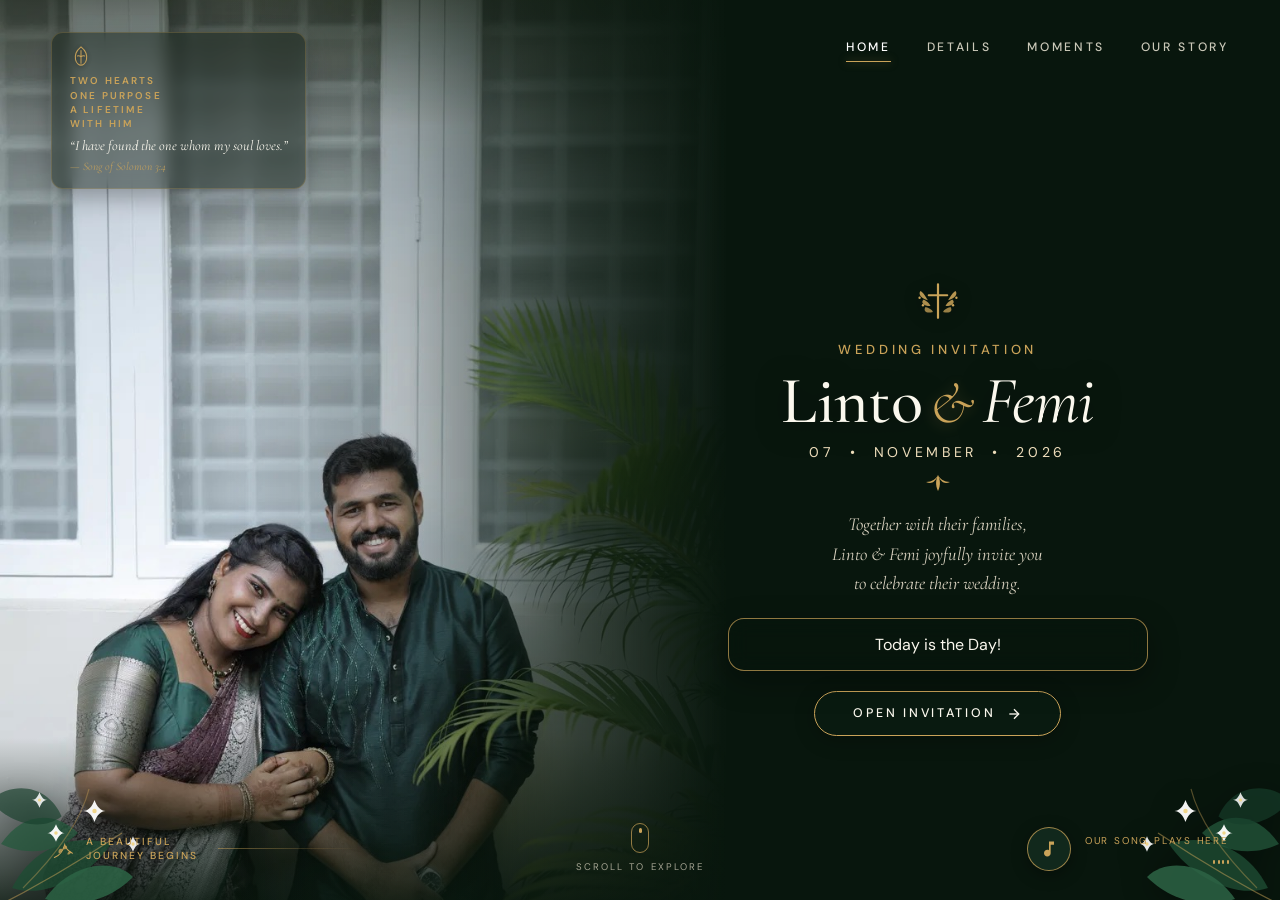
==== index.html @ 7516a6d4 "Show full Groom image without zoom/cropping, adjust Hero image framing with natural headroom" ====
<!DOCTYPE html>
<html lang="en">

<head>
  <meta charset="UTF-8" />
  <meta name="viewport" content="width=device-width, initial-scale=1.0" />
  <meta http-equiv="X-UA-Compatible" content="IE=edge" />

  <!-- SEO -->
  <title>Linto &amp; Femi | Wedding Invitation</title>
  <meta name="description"
    content="Join Linto George &amp; Femi Roy as they celebrate their wedding on 7 November 2026 at St. Mary's Church, Chittissery, Thrissur." />
  <meta name="theme-color" content="#173F2B" />

  <!-- Open Graph -->
  <meta property="og:title" content="Linto &amp; Femi | Wedding Invitation" />
  <meta property="og:description"
    content="Join Linto George &amp; Femi Roy as they celebrate their wedding on 7 November 2026." />
  <meta property="og:image" content="Images/Hero.jpeg" />
  <meta property="og:type" content="website" />

  <!-- Fonts (display=swap for performance) -->
  <link rel="preconnect" href="https://fonts.googleapis.com" />
  <link rel="preconnect" href="https://fonts.gstatic.com" crossorigin />
  <link rel="preload"
    href="https://fonts.googleapis.com/css2?family=Alex+Brush&family=Cormorant+Garamond:ital,wght@0,300;0,400;0,500;0,600;0,700;1,300;1,400;1,500;1,600&family=DM+Sans:wght@300;400;500;600&family=Great+Vibes&display=swap"
    as="style" onload="this.onload=null;this.rel='stylesheet'" />
  <noscript>
    <link rel="stylesheet"
      href="https://fonts.googleapis.com/css2?family=Alex+Brush&family=Cormorant+Garamond:ital,wght@0,300;0,400;0,500;0,600;0,700;1,300;1,400;1,500;1,600&family=DM+Sans:wght@300;400;500;600&family=Great+Vibes&display=swap" />
  </noscript>

  <!-- Styles -->
  <link rel="stylesheet" href="css/style.css" />
</head>

<body>

  <!-- ═══════════════════════════════════════════════════════
       FLOATING NAVIGATION
  ═══════════════════════════════════════════════════════ -->
  <nav id="floating-nav" class="floating-nav" aria-label="Page navigation">
    <a href="#hero" class="floating-nav__link" data-scroll>Home</a>
    <div class="floating-nav__divider" aria-hidden="true"></div>
    <a href="#couple" class="floating-nav__link" data-scroll>Bride &amp; Groom</a>
    <div class="floating-nav__divider" aria-hidden="true"></div>
    <a href="#ceremony" class="floating-nav__link" data-scroll>Ceremony</a>
    <div class="floating-nav__divider" aria-hidden="true"></div>
    <a href="#reception" class="floating-nav__link" data-scroll>Reception</a>
    <div class="floating-nav__divider" aria-hidden="true"></div>
    <a href="#gallery" class="floating-nav__link" data-scroll>Moments</a>
    <div class="floating-nav__divider" aria-hidden="true"></div>
    <a href="#celebration-hub" class="floating-nav__link" data-scroll>Cards &amp; Wishes</a>
    <div class="floating-nav__divider" aria-hidden="true"></div>
    <a href="#journey" class="floating-nav__link" data-scroll>Our Story</a>
  </nav>

  <!-- ═══════════════════════════════════════════════════════
       MUSIC BUTTON
  ═══════════════════════════════════════════════════════ -->
  <button id="music-btn" class="music-btn" aria-label="Play music" title="Toggle wedding music (M)">
    <!-- Play icon -->
    <svg class="music-btn__icon--play" xmlns="http://www.w3.org/2000/svg" viewBox="0 0 24 24" fill="currentColor"
      aria-hidden="true">
      <polygon points="5,3 19,12 5,21" />
    </svg>
    <!-- Pause icon -->
    <svg class="music-btn__icon--pause" xmlns="http://www.w3.org/2000/svg" viewBox="0 0 24 24" fill="currentColor"
      aria-hidden="true">
      <rect x="6" y="4" width="4" height="16"></rect>
      <rect x="14" y="4" width="4" height="16"></rect>
    </svg>
  </button>

  <!-- ═══════════════════════════════════════════════════════
       SECTION 1: HERO
  ═══════════════════════════════════════════════════════ -->
  <section id="hero" class="hero-section" aria-label="Hero — Linto &amp; Femi Wedding Invitation">

    <!-- Full-Bleed Photo Canvas & Natural Gradient Blend -->
    <div class="hero__photo-canvas" aria-hidden="true">
      <img src="Images/Hero.jpeg" alt="Linto &amp; Femi smiling together in green wedding attire"
        class="hero__photo-img" fetchpriority="high" decoding="async" />
      <div class="hero__photo-overlay"></div>

    </div>

    <!-- Top Header Bar -->
    <header class="hero__header">
      <!-- Left: Two Hearts & Song of Solomon Quote -->
      <div class="hero__header-left">
        <div class="hero__quote-crest">
          <svg class="hero__quote-leaf-svg" viewBox="0 0 24 24" fill="none" aria-hidden="true">
            <path d="M12 2C7 6 5 11 6 16C7 20 10 22 12 22C14 22 17 20 18 16C19 11 17 6 12 2Z" stroke="#caa359"
              stroke-width="1.2" />
            <path d="M12 6V20M8 12C10 11 12 13 12 13M16 12C14 11 12 13 12 13" stroke="#caa359" stroke-width="1.1"
              stroke-linecap="round" />
          </svg>
          <div class="hero__quote-content">
            <p class="hero__quote-eyebrow">TWO HEARTS<br />ONE PURPOSE<br />A LIFETIME<br />WITH HIM</p>
            <blockquote class="hero__quote-body">&ldquo;I have found the one whom my soul loves.&rdquo;</blockquote>
            <cite class="hero__quote-citation">&mdash; Song of Solomon 3:4</cite>
          </div>
        </div>
      </div>

      <!-- Right: Desktop Navigation Links -->
      <nav class="hero__desktop-nav" aria-label="Primary navigation">
        <a href="#hero" class="hero__nav-link hero__nav-link--active">HOME</a>
        <a href="#ceremony" class="hero__nav-link" data-scroll>DETAILS</a>
        <a href="#gallery" class="hero__nav-link" data-scroll>MOMENTS</a>
        <a href="#journey" class="hero__nav-link" data-scroll>OUR STORY</a>
      </nav>

      <!-- Right: Mobile Controls (Music + Hamburger) -->
      <div class="hero__mobile-controls">
        <button id="mobile-music-btn" class="hero__music-circle-btn" aria-label="Toggle wedding music"
          title="Toggle music">
          <svg class="hero__music-note-icon" viewBox="0 0 24 24" fill="currentColor">
            <path d="M12 3v10.55c-.59-.34-1.27-.55-2-.55-2.21 0-4 1.79-4 4s1.79 4 4 4 4-1.79 4-4V7h4V3h-6z" />
          </svg>
        </button>
        <button id="hero-menu-btn" class="hero__hamburger-btn" aria-label="Open mobile menu" aria-expanded="false">
          <span class="hero__hamburger-bar"></span>
          <span class="hero__hamburger-bar"></span>
          <span class="hero__hamburger-bar"></span>
        </button>
      </div>
    </header>

    <!-- Mobile Slide-In Navigation Drawer -->
    <div id="hero-mobile-drawer" class="hero__mobile-drawer" aria-hidden="true">
      <div class="hero__drawer-backdrop" id="hero-drawer-backdrop"></div>
      <div class="hero__drawer-panel">
        <button id="hero-drawer-close" class="hero__drawer-close" aria-label="Close menu">&times;</button>
        <div class="hero__drawer-header">
          <span class="hero__drawer-title">LINTO &amp; FEMI</span>
          <span class="hero__drawer-subtitle">07 &bull; NOVEMBER &bull; 2026</span>
        </div>
        <nav class="hero__drawer-nav">
          <a href="#hero" class="hero__drawer-link" data-drawer-link>HOME</a>
          <a href="#ceremony" class="hero__drawer-link" data-drawer-link>DETAILS</a>
          <a href="#gallery" class="hero__drawer-link" data-drawer-link>MOMENTS</a>
          <a href="#celebration-hub" class="hero__drawer-link" data-drawer-link>CARDS &amp; WISHES</a>
          <a href="#journey" class="hero__drawer-link" data-drawer-link>OUR STORY</a>
        </nav>
      </div>
    </div>

    <!-- "Better Together ♡" Script Badge (Mobile View over shoulder) -->
    <div class="hero__script-badge" aria-hidden="true">
      <span class="hero__script-line">Better</span>
      <span class="hero__script-line">Together</span>
      <span class="hero__script-heart">♡</span>
    </div>

    <!-- Main Invitation Content Area (Right on Desktop, Lower on Mobile) -->
    <div class="hero__content-wrap">
      <div class="hero__card">

        <!-- Golden Cross with Laurel Olive Sprigs Crest -->
        <div class="hero__crest" aria-hidden="true">
          <svg class="hero__crest-svg" viewBox="0 0 110 50" fill="none">
            <!-- Golden Latin Cross -->
            <path d="M55 4V44M44 17H66" stroke="#caa359" stroke-width="2.6" stroke-linecap="round" />
            <!-- Laurel Sprigs Left -->
            <path d="M43 23C35 21 31 16 34 12C38 14 40 19 43 23Z" fill="#caa359" opacity="0.9" />
            <path d="M46 30C37 30 34 25 38 22C42 24 45 27 46 30Z" fill="#caa359" opacity="0.85" />
            <path d="M49 37C41 39 37 36 40 31C44 32 48 34 49 37Z" fill="#caa359" opacity="0.75" />
            <circle cx="33" cy="20" r="1.4" fill="#caa359" />
            <circle cx="37" cy="29" r="1.4" fill="#caa359" />
            <!-- Laurel Sprigs Right -->
            <path d="M67 23C75 21 79 16 76 12C72 14 70 19 67 23Z" fill="#caa359" opacity="0.9" />
            <path d="M64 30C73 30 76 25 72 22C68 24 65 27 64 30Z" fill="#caa359" opacity="0.85" />
            <path d="M61 37C69 39 73 36 70 31C66 32 62 34 61 37Z" fill="#caa359" opacity="0.75" />
            <circle cx="77" cy="20" r="1.4" fill="#caa359" />
            <circle cx="73" cy="29" r="1.4" fill="#caa359" />
          </svg>
        </div>

        <!-- Eyebrow -->
        <p class="hero__eyebrow">WEDDING INVITATION</p>

        <!-- Couple Names: Upright "Linto", Italic "&", Italic "Femi" -->
        <h1 class="hero__names">
          <span class="hero__name--groom">Linto</span>
          <span class="hero__amp">&amp;</span>
          <span class="hero__name--bride">Femi</span>
        </h1>

        <!-- Date -->
        <p class="hero__date">07 &nbsp;&bull;&nbsp; NOVEMBER &nbsp;&bull;&nbsp; 2026</p>

        <!-- Botanical Leaf Flourish (Three Leaves from Reference) -->
        <div class="hero__flourish" aria-hidden="true">
          <svg width="26" height="16" viewBox="0 0 26 16" fill="none">
            <path d="M13 0C11 4 7 7 1 7C6 9 10 8 13 0Z" fill="#caa359" />
            <path d="M13 0C15 4 19 7 25 7C20 9 16 8 13 0Z" fill="#caa359" />
            <path d="M13 0C11 4 10 10 13 16C16 10 15 4 13 0Z" fill="#caa359" />
          </svg>
        </div>

        <!-- Invitation Tagline -->
        <p class="hero__tagline">
          Together with their families,<br />
          Linto &amp; Femi joyfully invite you<br />
          to celebrate their wedding.
        </p>

        <!-- Countdown Timer Pill Capsule -->
        <div class="hero__countdown-capsule" aria-label="Live wedding countdown timer">
          <div id="countdown-grid" class="hero__countdown-grid" aria-live="polite">
            <div class="hero__cd-col">
              <div id="cd-days-slot" class="hero__cd-slot">
                <span id="cd-days" class="hero__cd-val">48</span>
              </div>
              <span class="hero__cd-lbl">DAYS</span>
            </div>
            <span class="hero__cd-divider" aria-hidden="true"></span>
            <div class="hero__cd-col">
              <div id="cd-hours-slot" class="hero__cd-slot">
                <span id="cd-hours" class="hero__cd-val">02</span>
              </div>
              <span class="hero__cd-lbl">HOURS</span>
            </div>
            <span class="hero__cd-divider" aria-hidden="true"></span>
            <div class="hero__cd-col">
              <div id="cd-mins-slot" class="hero__cd-slot">
                <span id="cd-mins" class="hero__cd-val">19</span>
              </div>
              <span class="hero__cd-lbl">MINS</span>
            </div>
            <span class="hero__cd-divider" aria-hidden="true"></span>
            <div class="hero__cd-col">
              <div id="cd-secs-slot" class="hero__cd-slot">
                <span id="cd-secs" class="hero__cd-val">45</span>
              </div>
              <span class="hero__cd-lbl">SECS</span>
            </div>
          </div>
          <div id="countdown-complete" class="countdown__complete" style="display:none;">
            Today is the Day!
          </div>
        </div>

        <!-- Call-to-Action Button -->
        <div class="hero__actions">
          <a href="#invitation-intro" id="btn-open-invitation" class="hero__open-btn"
            aria-label="Open wedding invitation">
            <span>OPEN INVITATION</span>
            <svg class="hero__open-arrow" viewBox="0 0 24 24" fill="none" stroke="currentColor" stroke-width="2"
              aria-hidden="true">
              <line x1="5" y1="12" x2="19" y2="12"></line>
              <polyline points="12 5 19 12 12 19"></polyline>
            </svg>
          </a>
        </div>

        <!-- Mobile-Only Scroll Indicator directly below button -->
        <div class="hero__mobile-scroll">
          <div class="hero__scroll-lead" aria-hidden="true"></div>
          <a href="#invitation-intro" class="hero__scroll-indicator" aria-label="Scroll to explore">
            <div class="hero__scroll-pill">
              <div class="hero__scroll-dot"></div>
            </div>
            <span class="hero__scroll-label">SCROLL TO EXPLORE</span>
          </a>
        </div>

      </div>
    </div>

    <!-- Desktop Footer Controls -->
    <footer class="hero__footer">

      <!-- Bottom Left: Journey Begins Crest (Desktop) -->
      <div class="hero__footer-left">
        <div class="hero__journey-crest">
          <svg class="hero__journey-svg" viewBox="0 0 28 28" fill="none" aria-hidden="true">
            <path d="M4 24C10 22 14 16 16 9C17 13 21 17 25 19" stroke="#caa359" stroke-width="1.2"
              stroke-linecap="round" />
            <path d="M9 19C8 15 10 13 13 14C13 17 11 19 9 19Z" fill="#caa359" opacity="0.8" />
            <path d="M14 14C15 10 18 9 19 12C18 14 16 15 14 14Z" fill="#caa359" opacity="0.8" />
            <path d="M19 20C20 16 23 16 24 18C22 20 20 21 19 20Z" fill="#caa359" opacity="0.8" />
          </svg>
          <div class="hero__journey-text">
            <span>A BEAUTIFUL</span>
            <span>JOURNEY BEGINS</span>
          </div>
        </div>
        <div class="hero__journey-rule" aria-hidden="true"></div>
      </div>

      <!-- Bottom Center: Scroll to Explore Capsule (Desktop) -->
      <div class="hero__footer-center">
        <a href="#invitation-intro" id="hero-scroll-btn" class="hero__scroll-indicator"
          aria-label="Scroll to explore invitation">
          <div class="hero__scroll-pill">
            <div class="hero__scroll-dot"></div>
          </div>
          <span class="hero__scroll-label">SCROLL TO EXPLORE</span>
        </a>
      </div>

      <!-- Bottom Right: Music Control & Waveform (Desktop) -->
      <div class="hero__footer-right">
        <button id="desktop-music-btn" class="hero__music-circle-btn" aria-label="Toggle wedding music"
          title="Toggle music">
          <svg class="hero__music-note-icon" viewBox="0 0 24 24" fill="currentColor">
            <path d="M12 3v10.55c-.59-.34-1.27-.55-2-.55-2.21 0-4 1.79-4 4s1.79 4 4 4 4-1.79 4-4V7h4V3h-6z" />
          </svg>
        </button>
        <div class="hero__music-details">
          <span class="hero__music-caption">OUR SONG PLAYS HERE</span>
          <div class="hero__music-bars" aria-hidden="true">
            <span></span><span></span><span></span><span></span>
          </div>
        </div>
      </div>

    </footer>

    <!-- Jasmine Blossom & Botanical Corner Flourishes (Mobile & Desktop) -->
    <div class="hero__botanical-corners" aria-hidden="true">
      <!-- Left Blossom Cluster -->
      <svg class="hero__blossom hero__blossom--left" viewBox="0 0 200 200" fill="none">
        <!-- Foliage leaves -->
        <path d="M20 180C40 140 80 130 110 140C90 170 50 190 20 180Z" fill="#1e4d34" opacity="0.8" />
        <path d="M50 190C70 160 110 150 130 170C110 190 80 200 50 190Z" fill="#2d6446" opacity="0.85" />
        <path d="M10 140C30 110 60 110 80 130C60 150 30 150 10 140Z" fill="#24583d" opacity="0.75" />
        <path d="M0 100C25 80 55 90 65 115C45 130 15 120 0 100Z" fill="#173f2b" opacity="0.65" />
        <!-- Stems -->
        <path d="M0 200Q60 170 120 130" stroke="#caa359" stroke-width="1.2" opacity="0.5" />
        <path d="M30 180Q80 130 90 90" stroke="#caa359" stroke-width="1" opacity="0.4" />
        <!-- Star Jasmine Blossoms -->
        <g transform="translate(60, 130)">
          <path d="M0 -8C2 -3 5 0 8 0C5 0 2 3 0 8C-2 3 -5 0 -8 0C-5 0 -2 -3 0 -8Z" fill="#ffffff" opacity="0.95" />
          <circle cx="0" cy="0" r="1.6" fill="#f0d58a" />
        </g>
        <g transform="translate(95, 110)">
          <path d="M0 -10C2 -4 6 0 10 0C6 0 2 4 0 10C-2 4 -6 0 -10 0C-6 0 -2 -4 0 -10Z" fill="#ffffff" opacity="0.95" />
          <circle cx="0" cy="0" r="2" fill="#f0d58a" />
        </g>
        <g transform="translate(130, 140)">
          <path d="M0 -7C2 -2 4 0 7 0C4 0 2 2 0 7C-2 2 -4 0 -7 0C-4 0 -2 -2 0 -7Z" fill="#ffffff" opacity="0.9" />
          <circle cx="0" cy="0" r="1.5" fill="#f0d58a" />
        </g>
        <g transform="translate(45, 100)">
          <path d="M0 -7C2 -2 4 0 7 0C4 0 2 2 0 7C-2 2 -4 0 -7 0C-4 0 -2 -2 0 -7Z" fill="#ffffff" opacity="0.85" />
          <circle cx="0" cy="0" r="1.4" fill="#f0d58a" />
        </g>
      </svg>

      <!-- Right Blossom Cluster -->
      <svg class="hero__blossom hero__blossom--right" viewBox="0 0 200 200" fill="none">
        <!-- Foliage leaves -->
        <path d="M180 180C160 140 120 130 90 140C110 170 150 190 180 180Z" fill="#1e4d34" opacity="0.8" />
        <path d="M150 190C130 160 90 150 70 170C90 190 120 200 150 190Z" fill="#2d6446" opacity="0.85" />
        <path d="M190 140C170 110 140 110 120 130C140 150 170 150 190 140Z" fill="#24583d" opacity="0.75" />
        <path d="M200 100C175 80 145 90 135 115C155 130 185 120 200 100Z" fill="#173f2b" opacity="0.65" />
        <!-- Stems -->
        <path d="M200 200Q140 170 80 130" stroke="#caa359" stroke-width="1.2" opacity="0.5" />
        <path d="M170 180Q120 130 110 90" stroke="#caa359" stroke-width="1" opacity="0.4" />
        <!-- Star Jasmine Blossoms -->
        <g transform="translate(140, 130)">
          <path d="M0 -8C2 -3 5 0 8 0C5 0 2 3 0 8C-2 3 -5 0 -8 0C-5 0 -2 -3 0 -8Z" fill="#ffffff" opacity="0.95" />
          <circle cx="0" cy="0" r="1.6" fill="#f0d58a" />
        </g>
        <g transform="translate(105, 110)">
          <path d="M0 -10C2 -4 6 0 10 0C6 0 2 4 0 10C-2 4 -6 0 -10 0C-6 0 -2 -4 0 -10Z" fill="#ffffff" opacity="0.95" />
          <circle cx="0" cy="0" r="2" fill="#f0d58a" />
        </g>
        <g transform="translate(70, 140)">
          <path d="M0 -7C2 -2 4 0 7 0C4 0 2 2 0 7C-2 2 -4 0 -7 0C-4 0 -2 -2 0 -7Z" fill="#ffffff" opacity="0.9" />
          <circle cx="0" cy="0" r="1.5" fill="#f0d58a" />
        </g>
        <g transform="translate(155, 100)">
          <path d="M0 -7C2 -2 4 0 7 0C4 0 2 2 0 7C-2 2 -4 0 -7 0C-4 0 -2 -2 0 -7Z" fill="#ffffff" opacity="0.85" />
          <circle cx="0" cy="0" r="1.4" fill="#f0d58a" />
        </g>
      </svg>
    </div>

  </section>

  <!-- ═══════════════════════════════════════════════════════
       INVITATION CONTENT
  ═══════════════════════════════════════════════════════ -->
  <div id="invitation-content">

    <!-- ─── SECTION 2: WITH JOYFUL HEARTS ────────────────────── -->
    <section id="invitation-intro" class="joyful-hearts-section" aria-label="Invitation introduction">
      <!-- Crisp Vector Botanical Corner Branches -->
      <div class="joyful__bg-decorations" aria-hidden="true">
        <img src="Images/botanical-corner-branch.svg" alt="" class="joyful__bg-leaf joyful__bg-leaf--tl" />
        <img src="Images/botanical-corner-branch.svg" alt="" class="joyful__bg-leaf joyful__bg-leaf--tr" />
        <img src="Images/botanical-corner-branch.svg" alt="" class="joyful__bg-leaf joyful__bg-leaf--bl" />
        <img src="Images/botanical-corner-branch.svg" alt="" class="joyful__bg-leaf joyful__bg-leaf--br" />
      </div>

      <div class="container--narrow joyful-hearts__inner">

        <!-- Golden Floral Cross Vector Crest -->
        <div class="joyful__crest-wrap reveal" aria-hidden="true">
          <img src="Images/joyful-cross-crest.svg" alt="Golden wedding cross with eucalyptus foliage"
            class="joyful__crest-img" />
        </div>

        <!-- Section Eyebrow -->
        <p class="joyful__eyebrow reveal">WITH JOYFUL HEARTS</p>

        <!-- Golden Heart Line Divider -->
        <div class="joyful__heart-divider reveal" aria-hidden="true">
          <span class="joyful__divider-line"></span>
          <svg class="joyful__heart-icon" viewBox="0 0 24 24" fill="url(#heartGoldGrad)">
            <defs>
              <linearGradient id="heartGoldGrad" x1="0%" y1="0%" x2="100%" y2="100%">
                <stop offset="0%" stop-color="#caa359" />
                <stop offset="100%" stop-color="#9e7938" />
              </linearGradient>
            </defs>
            <path
              d="M12 21.35l-1.45-1.32C5.4 15.36 2 12.28 2 8.5 2 5.42 4.42 3 7.5 3c1.74 0 3.41.81 4.5 2.09C13.09 3.81 14.76 3 16.5 3 19.58 3 22 5.42 22 8.5c0 3.78-3.4 6.86-8.55 11.54L12 21.35z" />
          </svg>
          <span class="joyful__divider-line"></span>
        </div>

        <!-- Invitation Message -->
        <p class="joyful__quote reveal reveal-delay-1">
          With grateful hearts and the blessings of our families,<br class="desktop-br" />
          we invite you to share in the joy of our wedding celebration.
        </p>

        <!-- Vector Botanical Sprig Flourish Divider -->
        <div class="joyful__sprig-wrap reveal reveal-delay-1" aria-hidden="true">
          <img src="Images/joyful-sprig-divider.svg" alt="" class="joyful__sprig-img" />
        </div>

        <!-- Couple Full Names -->
        <h2 class="joyful__couple reveal reveal-delay-2">
          <span class="joyful__groom">Linto George</span>
          <span class="joyful__amp">&amp;</span>
          <span class="joyful__bride">Femi Roy</span>
        </h2>

        <!-- Wedding Date -->
        <p class="joyful__date reveal reveal-delay-3">
          SATURDAY &nbsp;&middot;&nbsp; 7 NOVEMBER 2026
        </p>

        <!-- Interlocking Wedding Rings Divider -->
        <div class="joyful__rings-divider reveal reveal-delay-3" aria-hidden="true">
          <span class="joyful__divider-line"></span>
          <svg class="joyful__rings-svg" viewBox="0 0 44 24" fill="none">
            <defs>
              <linearGradient id="ringGoldGrad" x1="0%" y1="0%" x2="100%" y2="100%">
                <stop offset="0%" stop-color="#caa359" />
                <stop offset="45%" stop-color="#edd8a8" />
                <stop offset="100%" stop-color="#9e7938" />
              </linearGradient>
            </defs>
            <ellipse cx="17" cy="12" rx="8.5" ry="6.5" transform="rotate(-15 17 12)" stroke="url(#ringGoldGrad)"
              stroke-width="1.8" />
            <ellipse cx="27" cy="12" rx="8.5" ry="6.5" transform="rotate(15 27 12)" stroke="url(#ringGoldGrad)"
              stroke-width="1.8" />
          </svg>
          <span class="joyful__divider-line"></span>
        </div>

      </div>
    </section>

    <!-- ─── SECTION 3: THE COUPLE ────────────────────────────── -->
    <section id="couple" class="couple-section" aria-label="Bride and Groom profiles">
      <!-- Crisp Vector Botanical Corner Branches -->
      <div class="couple__bg-decorations" aria-hidden="true">
        <img src="Images/botanical-corner-branch.svg" alt="" class="couple__bg-leaf couple__bg-leaf--tl" />
        <img src="Images/botanical-corner-branch.svg" alt="" class="couple__bg-leaf couple__bg-leaf--tr" />
        <img src="Images/botanical-corner-branch.svg" alt="" class="couple__bg-leaf couple__bg-leaf--bl" />
        <img src="Images/botanical-corner-branch.svg" alt="" class="couple__bg-leaf couple__bg-leaf--br" />
      </div>

      <div class="container couple__container">

        <!-- Top Header -->
        <header class="couple__header">
          <div class="couple__eyebrow-wrap reveal">
            <span class="couple__eyebrow-line"></span>
            <span class="couple__eyebrow">THE COUPLE</span>
            <span class="couple__eyebrow-line"></span>
          </div>
          <h2 class="couple__title reveal reveal-delay-1">
            <span class="couple__title--bound">Bound Together</span>
            <span class="couple__title--love">in Love</span>
          </h2>
          <p class="couple__desc reveal reveal-delay-2">
            Two lives, two families, one beautiful purpose &mdash;<br class="desktop-br" />
            to walk together in faith, love and joy.
          </p>
        </header>

        <!-- Main 3-Column Showcase: Groom | Center Spine | Bride -->
        <div class="couple__showcase">

          <!-- Groom Profile (Left) -->
          <article class="couple__profile couple__profile--groom reveal">
            <div class="couple__portrait-stage">
              <!-- Luxury Rounded Rectangle Frame with Double Gold Fillet -->
              <div class="couple__arch-wrap">
                <div class="couple__arch-frame couple__luxury-frame">
                  <div class="couple__frame-inner">
                    <img src="Images/Groom.jpg" alt="Linto George, the groom"
                      class="couple__arch-img couple__arch-img--groom" loading="lazy" decoding="async" />
                  </div>
                  <!-- 4 Refined Gold Filigree Corner Accents -->
                  <span class="couple__corner-filigree couple__corner-filigree--tl" aria-hidden="true"></span>
                  <span class="couple__corner-filigree couple__corner-filigree--tr" aria-hidden="true"></span>
                  <span class="couple__corner-filigree couple__corner-filigree--bl" aria-hidden="true"></span>
                  <span class="couple__corner-filigree couple__corner-filigree--br" aria-hidden="true"></span>
                </div>
              </div>
            </div>

            <!-- Groom Details -->
            <div class="couple__info">
              <p class="couple__role">THE GROOM</p>
              <h3 class="couple__name">Linto George</h3>
              <div class="couple__flourish" aria-hidden="true">
                <svg width="40" height="12" viewBox="0 0 40 12" fill="none">
                  <path d="M20 6C16 6 13 3 9 3C5 3 2 6 0 6C3 8 7 9 10 9C14 9 17 6 20 6Z" fill="#7a927e"
                    opacity="0.85" />
                  <path d="M20 6C24 6 27 3 31 3C35 3 38 6 40 6C37 8 33 9 30 9C26 9 23 6 20 6Z" fill="#7a927e"
                    opacity="0.85" />
                  <circle cx="20" cy="6" r="1.8" fill="#caa359" />
                </svg>
              </div>
              <p class="couple__parents">Son of George T L &amp; Jessy George</p>
              <div class="couple__house">
                <svg class="couple__house-icon" viewBox="0 0 24 24" fill="none" stroke="#caa359" stroke-width="1.8">
                  <path d="M3 9.5L12 3l9 6.5V20a1 1 0 0 1-1 1H4a1 1 0 0 1-1-1V9.5z" />
                  <polyline points="9 21 9 12 15 12 15 21" />
                </svg>
                <div class="couple__house-text">
                  <span class="couple__house-name">Thottan House</span>
                  <span class="couple__house-loc">Chittissery P O, Thrissur</span>
                </div>
              </div>
            </div>
          </article>

          <!-- Center Spine Pillar -->
          <aside class="couple__spine reveal reveal-delay-1" aria-label="Spiritual foundation">
            <!-- Top Cross with Olive Sprigs (Vector SVG) -->
            <div class="couple__spine-cross-wrap">
              <img src="Images/couple-center-cross.svg" alt="Golden Cross with Olive Leaves"
                class="couple__spine-cross-img" />
            </div>

            <!-- Upper Vertical Thread -->
            <span class="couple__spine-line"></span>

            <!-- Scripture Parchment Deckled Card -->
            <div class="couple__parchment-card">
              <p class="parchment__verse">&ldquo;A cord of three strands<br />is not quickly broken.&rdquo;</p>
              <p class="parchment__ref">ECCLESIASTES 4:12</p>
            </div>

            <!-- Interlocking Gold Rings -->
            <div class="couple__spine-rings">
              <svg width="40" height="22" viewBox="0 0 44 24" fill="none">
                <defs>
                  <linearGradient id="ringGoldGradCouple" x1="0%" y1="0%" x2="100%" y2="100%">
                    <stop offset="0%" stop-color="#caa359" />
                    <stop offset="45%" stop-color="#edd8a8" />
                    <stop offset="100%" stop-color="#9e7938" />
                  </linearGradient>
                </defs>
                <ellipse cx="17" cy="12" rx="8.5" ry="6.5" transform="rotate(-15 17 12)"
                  stroke="url(#ringGoldGradCouple)" stroke-width="1.8" />
                <ellipse cx="27" cy="12" rx="8.5" ry="6.5" transform="rotate(15 27 12)"
                  stroke="url(#ringGoldGradCouple)" stroke-width="1.8" />
              </svg>
            </div>

            <!-- Lower Vertical Thread -->
            <span class="couple__spine-line"></span>

            <!-- Middle Olive Sprig (Vector SVG) -->
            <div class="couple__spine-sprig-wrap">
              <img src="Images/couple-center-sprig.svg" alt="" class="couple__spine-sprig-img" />
            </div>

            <!-- Script Note: Different Paths, Same Purpose ♡ -->
            <div class="couple__spine-script">
              <span class="couple__script-line-1">Different Paths</span>
              <span class="couple__script-line-2">Same Purpose <span class="script-heart">♡</span></span>
            </div>

            <!-- Bottom Olive Sprig Anchor (Vector SVG) -->
            <div class="couple__spine-sprig-wrap couple__spine-sprig-wrap--bottom">
              <img src="Images/couple-center-sprig.svg" alt=""
                class="couple__spine-sprig-img couple__spine-sprig-img--bottom" />
            </div>
          </aside>

          <!-- Bride Profile (Right) -->
          <article class="couple__profile couple__profile--bride reveal reveal-delay-2">
            <div class="couple__portrait-stage">
              <!-- Luxury Rounded Rectangle Frame with Double Gold Fillet -->
              <div class="couple__arch-wrap">
                <div class="couple__arch-frame couple__luxury-frame">
                  <div class="couple__frame-inner">
                    <img src="Images/Bride.jpeg" alt="Femi Roy, the bride"
                      class="couple__arch-img couple__arch-img--bride" loading="lazy" decoding="async" />
                  </div>
                  <!-- 4 Refined Gold Filigree Corner Accents -->
                  <span class="couple__corner-filigree couple__corner-filigree--tl" aria-hidden="true"></span>
                  <span class="couple__corner-filigree couple__corner-filigree--tr" aria-hidden="true"></span>
                  <span class="couple__corner-filigree couple__corner-filigree--bl" aria-hidden="true"></span>
                  <span class="couple__corner-filigree couple__corner-filigree--br" aria-hidden="true"></span>
                </div>
              </div>
            </div>

            <!-- Bride Details -->
            <div class="couple__info">
              <p class="couple__role">THE BRIDE</p>
              <h3 class="couple__name">Femi Roy</h3>
              <div class="couple__flourish" aria-hidden="true">
                <svg width="40" height="12" viewBox="0 0 40 12" fill="none">
                  <path d="M20 6C16 6 13 3 9 3C5 3 2 6 0 6C3 8 7 9 10 9C14 9 17 6 20 6Z" fill="#7a927e"
                    opacity="0.85" />
                  <path d="M20 6C24 6 27 3 31 3C35 3 38 6 40 6C37 8 33 9 30 9C26 9 23 6 20 6Z" fill="#7a927e"
                    opacity="0.85" />
                  <circle cx="20" cy="6" r="1.8" fill="#caa359" />
                </svg>
              </div>
              <p class="couple__parents">Daughter of Mr. Roy C F &amp; Sherly Roy</p>
              <div class="couple__house">
                <svg class="couple__house-icon" viewBox="0 0 24 24" fill="none" stroke="#caa359" stroke-width="1.8">
                  <path d="M3 9.5L12 3l9 6.5V20a1 1 0 0 1-1 1H4a1 1 0 0 1-1-1V9.5z" />
                  <polyline points="9 21 9 12 15 12 15 21" />
                </svg>
                <div class="couple__house-text">
                  <span class="couple__house-name">Chirayath House</span>
                  <span class="couple__house-loc">Chevoor P O, Chevoor, Thrissur</span>
                </div>
              </div>
            </div>
          </article>

        </div>
      </div>
    </section>

    <!-- ─── SECTION 4: BIBLE VERSE BANNER (1 PETER 4:8) ──────── -->
    <section id="scripture-banner" class="scripture-banner" aria-label="Sacred Bible Verse">
      <div class="scripture-banner__foliage-left" aria-hidden="true"></div>
      <div class="scripture-banner__foliage-right" aria-hidden="true"></div>

      <div class="container--narrow scripture-banner__inner">

        <!-- Golden Cross & Olive Branch -->
        <div class="scripture__cross reveal" aria-hidden="true">
          <svg width="56" height="34" viewBox="0 0 56 34" fill="none">
            <path d="M28 2v30M18 10h20" stroke="#d4af37" stroke-width="2" stroke-linecap="round" />
            <path d="M18 18C12 17 9 12 11 9C15 11 16 15 18 18Z" fill="#8ba58d" opacity="0.8" />
            <path d="M38 18C44 17 47 12 45 9C41 11 40 15 38 18Z" fill="#8ba58d" opacity="0.8" />
          </svg>
        </div>

        <blockquote class="scripture__quote reveal reveal-delay-1">
          &ldquo;Above all, <span class="scripture__love">love</span> each other deeply,<br />
          because love covers over a multitude of sins.&rdquo;
        </blockquote>

        <!-- Intertwined Hearts & Citation -->
        <div class="scripture__citation reveal reveal-delay-2">
          <span class="scripture-line"></span>
          <div class="scripture-hearts" aria-hidden="true">
            <svg width="28" height="18" viewBox="0 0 28 18" fill="none">
              <path
                d="M9 14.5l-1-.9C4 10 1.5 7.5 1.5 4.5 1.5 2 3.5 0 6 0c1.4 0 2.8.7 3.5 1.8C10.2.7 11.6 0 13 0c2.5 0 4.5 2 4.5 4.5 0 3-2.5 5.5-6.5 9.1l-1 .9z"
                stroke="#caa359" stroke-width="1.4" />
              <path
                d="M19 14.5l-1-.9C14 10 11.5 7.5 11.5 4.5 11.5 2 13.5 0 16 0c1.4 0 2.8.7 3.5 1.8C20.2.7 21.6 0 23 0c2.5 0 4.5 2 4.5 4.5 0 3-2.5 5.5-6.5 9.1l-1 .9z"
                stroke="#caa359" stroke-width="1.4" />
            </svg>
          </div>
          <cite class="scripture__ref">1 PETER 4:8</cite>
          <span class="scripture-line"></span>
        </div>

        <!-- Corner Micro Captions -->
        <div class="scripture__corner scripture__corner--left" aria-hidden="true">
          FAITH &bull; LOVE &bull; TOGETHER &bull; FOREVER
        </div>
        <div class="scripture__corner scripture__corner--right" aria-hidden="true">
          DIFFERENT PATHS &bull; SAME PURPOSE
        </div>

      </div>
    </section>

    <!-- ─── SECTION 6: WEDDING CEREMONY (HOLY MATRIMONY) ──────── -->
    <section id="ceremony" class="event-section event-section--ceremony" aria-label="Wedding ceremony details">
      <div class="container event-container">

        <div class="event__card-layout event__card-layout--ceremony">

          <!-- Details Left -->
          <div class="event__details">

            <div class="event__cross" aria-hidden="true">
              <svg width="34" height="34" viewBox="0 0 34 34" fill="none">
                <path d="M17 2v30M9 10h16" stroke="#caa359" stroke-width="2" stroke-linecap="round" />
                <path d="M9 18C5 17 3 13 5 10C8 12 9 16 9 18Z" fill="#7a927e" opacity="0.75" />
                <path d="M25 18C29 17 31 13 29 10C26 12 25 16 25 18Z" fill="#7a927e" opacity="0.75" />
              </svg>
            </div>

            <p class="event__eyebrow reveal">WEDDING CEREMONY</p>
            <h2 class="event__heading reveal reveal-delay-1">Holy Matrimony</h2>
            <p class="event__date reveal reveal-delay-2">SATURDAY, 7 NOVEMBER 2026</p>

            <div class="event__flourish" aria-hidden="true">
              <svg width="40" height="10" viewBox="0 0 40 10" fill="none">
                <path d="M20 5c-4 0-6-3-9-3S5 5 0 5c3 2 6 3 9 3s6-3 9-3z" fill="#caa359" opacity="0.8" />
                <path d="M20 5c4 0 6-3 9-3s6 3 9 3c-3 2-6 3-9 3s-6-3-9-3z" fill="#caa359" opacity="0.8" />
              </svg>
            </div>

            <!-- Sacred Quote from Reference -->
            <div class="event__quote-wrap reveal reveal-delay-2">
              <p class="event__quote">&ldquo;Before a lifetime together, we say &lsquo;I do&rsquo; before God.&rdquo;
              </p>
              <p class="event__quote-ref">MARK 10:9</p>
            </div>

            <!-- Time & Venue Meta -->
            <div class="event__meta-list reveal reveal-delay-3">
              <div class="event__meta-row">
                <div class="event__meta-icon" aria-hidden="true">
                  <svg width="20" height="20" viewBox="0 0 24 24" fill="none" stroke="currentColor" stroke-width="1.8">
                    <circle cx="12" cy="12" r="10"></circle>
                    <polyline points="12 6 12 12 16 14"></polyline>
                  </svg>
                </div>
                <div class="event__meta-text">
                  <span class="meta-label">TIME</span>
                  <span class="meta-val">11:00 AM</span>
                </div>
              </div>

              <div class="event__meta-row">
                <div class="event__meta-icon" aria-hidden="true">
                  <svg width="20" height="20" viewBox="0 0 24 24" fill="none" stroke="currentColor" stroke-width="1.8">
                    <path d="M21 10c0 7-9 13-9 13s-9-6-9-13a9 9 0 0 1 18 0z"></path>
                    <circle cx="12" cy="10" r="3"></circle>
                  </svg>
                </div>
                <div class="event__meta-text">
                  <span class="meta-label">VENUE</span>
                  <span class="meta-val">St. Mary's Church<br /><small>Chittissery, Thrissur</small></span>
                </div>
              </div>
            </div>

            <!-- Action Buttons -->
            <div class="event__btn-row reveal reveal-delay-4">
              <a href="https://www.google.com/maps/search/?api=1&query=St.+Mary's+Church+Chittissery+Thrissur"
                target="_blank" rel="noopener noreferrer" class="event-btn event-btn--primary"
                aria-label="View St. Mary's Church on Google Maps">
                <span>View Location &rarr;</span>
              </a>

              <a id="btn-cal-ceremony"
                href="https://calendar.google.com/calendar/render?action=TEMPLATE&amp;text=Holy+Matrimony+%E2%80%94+Linto+George+%26+Femi+Roy&amp;dates=20261107T050000Z%2F20261107T070000Z&amp;details=Wedding+Ceremony+of+Linto+George+%26+Femi+Roy.%0A%0ADate%3A+Saturday%2C+7+November+2026%0ATime%3A+10%3A30+AM+IST%0AVenue%3A+St.+Mary%27s+Church%2C+Chittissery+P+O%2C+Thrissur%0ALocation+map%3A+https%3A%2F%2Fmaps.google.com%2F%3Fq%3DSt%2BMary%27s%2BChurch%2BChittissery%2BThrissur%0A%0AReception+to+follow+at+Jubilee+Memorial+Parish+Hall%2C+Chittissery.&amp;location=St.+Mary%27s+Church%2C+Chittissery+P+O%2C+Thrissur%2C+Kerala"
                target="_blank" rel="noopener noreferrer" class="event-btn event-btn--outline"
                aria-label="Add Holy Matrimony to Google Calendar">
                <svg width="15" height="15" viewBox="0 0 24 24" fill="none" stroke="currentColor" stroke-width="2">
                  <rect x="3" y="4" width="18" height="18" rx="2" ry="2"></rect>
                  <line x1="16" y1="2" x2="16" y2="6"></line>
                  <line x1="8" y1="2" x2="8" y2="6"></line>
                  <line x1="3" y1="10" x2="21" y2="10"></line>
                </svg>
                <span>Add to Calendar</span>
              </a>
            </div>

            <!-- Bottom Scripture Ribbon from Reference -->
            <div class="event__bottom-ribbon" aria-hidden="true">
              <svg width="24" height="6" viewBox="0 0 24 6" fill="none">
                <path d="M12 3c-2.5 0-4-1.5-6-1.5S1 3 0 3c1.5 1 3 1.5 6 1.5s3.5-1.5 6-1.5z" fill="#caa359" />
                <path d="M12 3c2.5 0 4-1.5 6-1.5s5 1.5 6 1.5c-1.5 1-3 1.5-6 1.5s-3.5-1.5-6-1.5z" fill="#caa359" />
              </svg>
              <span>FAITH &bull; LOVE &bull; TOGETHER &bull; FOREVER</span>
            </div>

          </div>

          <!-- Seamless Church Visual Right (No rigid box frame!) -->
          <div class="event__visual-wrap reveal">
            <div class="event__photo-blended">
              <img src="Images/Church.jpg" alt="St. Mary's Church, Chittissery" class="event__blended-img"
                loading="lazy" decoding="async" />
              <div class="event__watercolor-mask" aria-hidden="true"></div>
            </div>



            <!-- Cursive Header Note -->
            <div class="event__script-badge" aria-hidden="true">
              <span>A Sacred Beginning</span>
              <span class="script-heart">♡</span>
            </div>

            <p class="event__bottom-tag" aria-hidden="true">GRACE BRINGS US TOGETHER</p>
          </div>

        </div>
      </div>
    </section>

    <!-- ─── SECTION 7: WEDDING RECEPTION (LUNCH & CELEBRATION) ── -->
    <section id="reception" class="event-section event-section--reception" aria-label="Wedding reception details">
      <div class="container event-container">

        <div class="event__card-layout event__card-layout--reception">

          <!-- Details Left -->
          <div class="event__details">

            <div class="event__cross" aria-hidden="true">
              <svg width="34" height="34" viewBox="0 0 34 34" fill="none">
                <path d="M17 2v30M9 10h16" stroke="#caa359" stroke-width="2" stroke-linecap="round" />
                <path d="M9 18C5 17 3 13 5 10C8 12 9 16 9 18Z" fill="#7a927e" opacity="0.75" />
                <path d="M25 18C29 17 31 13 29 10C26 12 25 16 25 18Z" fill="#7a927e" opacity="0.75" />
              </svg>
            </div>

            <p class="event__eyebrow reveal">WEDDING RECEPTION</p>
            <h2 class="event__heading reveal reveal-delay-1">
              Lunch <span class="event__script-amp">&amp;</span> Celebration
            </h2>
            <p class="event__date reveal reveal-delay-2">SATURDAY, 7 NOVEMBER 2026</p>

            <div class="event__flourish" aria-hidden="true">
              <svg width="40" height="10" viewBox="0 0 40 10" fill="none">
                <path d="M20 5c-4 0-6-3-9-3S5 5 0 5c3 2 6 3 9 3s6-3 9-3z" fill="#caa359" opacity="0.8" />
                <path d="M20 5c4 0 6-3 9-3s6 3 9 3c-3 2-6 3-9 3s-6-3-9-3z" fill="#caa359" opacity="0.8" />
              </svg>
            </div>

            <!-- Quote Accent from Reference -->
            <div class="event__quote-wrap reveal reveal-delay-2">
              <p class="event__quote">&ldquo;Good food, great company, and a celebration of love.&rdquo;</p>
            </div>

            <!-- Time & Venue Meta -->
            <div class="event__meta-list reveal reveal-delay-3">
              <div class="event__meta-row">
                <div class="event__meta-icon" aria-hidden="true">
                  <svg width="20" height="20" viewBox="0 0 24 24" fill="none" stroke="currentColor" stroke-width="1.8">
                    <circle cx="12" cy="12" r="10"></circle>
                    <polyline points="12 6 12 12 16 14"></polyline>
                  </svg>
                </div>
                <div class="event__meta-text">
                  <span class="meta-label">TIME</span>
                  <span class="meta-val">12:30 PM Onwards</span>
                </div>
              </div>

              <div class="event__meta-row">
                <div class="event__meta-icon" aria-hidden="true">
                  <svg width="20" height="20" viewBox="0 0 24 24" fill="none" stroke="currentColor" stroke-width="1.8">
                    <path d="M21 10c0 7-9 13-9 13s-9-6-9-13a9 9 0 0 1 18 0z"></path>
                    <circle cx="12" cy="10" r="3"></circle>
                  </svg>
                </div>
                <div class="event__meta-text">
                  <span class="meta-label">VENUE</span>
                  <span class="meta-val">Jubilee Memorial Parish Hall<br /><small>Chittissery, Thrissur</small></span>
                </div>
              </div>
            </div>

            <!-- Action Buttons with Exact Navigation Link -->
            <div class="event__btn-row reveal reveal-delay-4">
              <a href="https://maps.app.goo.gl/EssXZKgK1YK3cTVZ8" target="_blank" rel="noopener noreferrer"
                class="event-btn event-btn--primary"
                aria-label="View Jubilee Memorial Parish Hall location on Google Maps">
                <span>View Location &rarr;</span>
              </a>

              <a id="btn-cal-reception"
                href="https://calendar.google.com/calendar/render?action=TEMPLATE&amp;text=Wedding+Reception+%E2%80%94+Linto+George+%26+Femi+Roy&amp;dates=20261107T070000Z%2F20261107T100000Z&amp;details=Wedding+Reception+%28Lunch+%26+Celebration%29+of+Linto+George+%26+Femi+Roy.%0A%0ADate%3A+Saturday%2C+7+November+2026%0ATime%3A+12%3A30+PM+IST+onwards%0AVenue%3A+Jubilee+Memorial+Parish+Hall%2C+Chittissery%2C+Thrissur%0ALocation+map%3A+https%3A%2F%2Fmaps.app.goo.gl%2FEssXZKgK1YK3cTVZ8&amp;location=Jubilee+Memorial+Parish+Hall%2C+Chittissery%2C+Thrissur%2C+Kerala"
                target="_blank" rel="noopener noreferrer" class="event-btn event-btn--outline"
                aria-label="Add wedding reception to Google Calendar">
                <svg width="15" height="15" viewBox="0 0 24 24" fill="none" stroke="currentColor" stroke-width="2">
                  <rect x="3" y="4" width="18" height="18" rx="2" ry="2"></rect>
                  <line x1="16" y1="2" x2="16" y2="6"></line>
                  <line x1="8" y1="2" x2="8" y2="6"></line>
                  <line x1="3" y1="10" x2="21" y2="10"></line>
                </svg>
                <span>Add to Calendar</span>
              </a>
            </div>

            <!-- Bottom Scripture Ribbon from Reference -->
            <div class="event__bottom-ribbon" aria-hidden="true">
              <svg width="24" height="6" viewBox="0 0 24 6" fill="none">
                <path d="M12 3c-2.5 0-4-1.5-6-1.5S1 3 0 3c1.5 1 3 1.5 6 1.5s3.5-1.5 6-1.5z" fill="#caa359" />
                <path d="M12 3c2.5 0 4-1.5 6-1.5s5 1.5 6 1.5c-1.5 1-3 1.5-6 1.5s-3.5-1.5-6-1.5z" fill="#caa359" />
              </svg>
              <span>SAME PEOPLE &bull; NEW MEMORIES &bull; A BRIGHTER TOMORROW</span>
            </div>

          </div>

          <!-- Seamless Parish Hall Visual Right (No rigid box frame!) -->
          <div class="event__visual-wrap reveal">
            <div class="event__photo-blended">
              <img src="Images/Hall.jpg" alt="Parish Hall, Chittissery" class="event__blended-img" loading="lazy"
                decoding="async" />
              <div class="event__watercolor-mask" aria-hidden="true"></div>
            </div>

            <!-- Cursive Script Accent -->
            <div class="event__script-badge" aria-hidden="true">
              <span>Together Continues...</span>
              <span class="script-heart">♡</span>
            </div>

            <p class="event__bottom-tag" aria-hidden="true">SAME PEOPLE &bull; NEW MEMORIES &bull; BRIGHTER TOMORROWS
            </p>
          </div>

        </div>
      </div>
    </section>

    <!-- ─── SECTION 8: GALLERY (A GLIMPSE OF OUR JOURNEY) ───── -->
    <section id="gallery" class="gallery-section" aria-label="Moments captured — photo gallery">

      <!-- Background Botanical Corner Branches -->
      <div class="gallery__bg-leaves gallery__bg-leaves--tl" aria-hidden="true">
        <img src="Images/botanical-corner-branch.svg" alt="" class="gallery__leaf-img" />
      </div>
      <div class="gallery__bg-leaves gallery__bg-leaves--bl" aria-hidden="true">
        <img src="Images/botanical-corner-branch.svg" alt="" class="gallery__leaf-img" />
      </div>
      <div class="gallery__bg-leaves gallery__bg-leaves--br" aria-hidden="true">
        <img src="Images/botanical-corner-branch.svg" alt="" class="gallery__leaf-img" />
      </div>

      <div class="container gallery-container">

        <!-- Cursive Accent Top-Right -->
        <div class="gallery__script-callout gallery__script-callout--tr" aria-hidden="true">
          <span>Every</span>
          <span>Moment</span>
          <span>a Blessing</span>
          <span class="script-heart">♡</span>
        </div>

        <!-- Cursive Accent Bottom-Left -->
        <div class="gallery__script-callout gallery__script-callout--bl" aria-hidden="true">
          <span>Grateful</span>
          <span>for this</span>
          <span>Chapter</span>
          <span class="script-heart">♡</span>
        </div>

        <header class="gallery__heading text-center">
          <div class="gallery__eyebrow-wrap reveal">
            <span class="gallery__eyebrow-line"></span>
            <p class="gallery__sub">MOMENTS CAPTURED</p>
            <span class="gallery__eyebrow-line"></span>
          </div>
          <div class="gallery__eyebrow-heart" aria-hidden="true">♥</div>

          <h2 class="gallery__title reveal reveal-delay-1">
            A Glimpse of <span class="gallery__script-title">Our Journey</span>
          </h2>

          <p class="gallery__subtitle reveal reveal-delay-2">
            PEOPLE &nbsp;&middot;&nbsp; PLACES &nbsp;&middot;&nbsp; PROMISES &nbsp;&middot;&nbsp; FOREVER
          </p>
        </header>

        <!-- Dynamic Auto-Aligned Masonry Gallery Grid -->
        <div id="gallery__grid" class="gallery__grid" role="list" aria-label="Wedding photo gallery"></div>

        <!-- Bottom Footer Line -->
        <div class="gallery__footer-line reveal" aria-hidden="true">
          <span class="gallery__line"></span>
          <span class="gallery__line-text">STORIES THAT LEAD TO FOREVER</span>
          <span class="gallery__line"></span>
        </div>

      </div>
    </section>

    <!-- Lightbox -->
    <div id="lightbox" class="lightbox" role="dialog" aria-label="Photo lightbox" aria-modal="true" aria-hidden="true">
      <div class="lightbox__img-wrap">
        <button id="lb-close" class="lightbox__close" aria-label="Close lightbox">
          <svg xmlns="http://www.w3.org/2000/svg" viewBox="0 0 24 24" fill="none" stroke="currentColor" stroke-width="2"
            stroke-linecap="round" aria-hidden="true">
            <line x1="18" y1="6" x2="6" y2="18"></line>
            <line x1="6" y1="6" x2="18" y2="18"></line>
          </svg>
        </button>
        <button id="lb-prev" class="lightbox__btn lightbox__prev" aria-label="Previous photo">
          <svg xmlns="http://www.w3.org/2000/svg" viewBox="0 0 24 24" fill="none" stroke="currentColor" stroke-width="2"
            stroke-linecap="round" aria-hidden="true">
            <polyline points="15 18 9 12 15 6"></polyline>
          </svg>
        </button>
        <img id="lb-img" class="lightbox__img" src="" alt="" />
        <button id="lb-next" class="lightbox__btn lightbox__next" aria-label="Next photo">
          <svg xmlns="http://www.w3.org/2000/svg" viewBox="0 0 24 24" fill="none" stroke="currentColor" stroke-width="2"
            stroke-linecap="round" aria-hidden="true">
            <polyline points="9 18 15 12 9 6"></polyline>
          </svg>
        </button>
        <p id="lb-count" class="lightbox__counter" aria-live="polite"></p>
      </div>
    </div>

    <!-- ─── SECTION 8B: CELEBRATION CARDS & MEMORIES HUB ──────── -->
    <section id="celebration-hub" class="celebration-hub" aria-label="Celebration keepsakes, cards, and greetings">
      <!-- Background Botanical Foliage Accents -->
      <div class="hub__bg-leaves hub__bg-leaves--top-left" aria-hidden="true">
        <svg width="260" height="260" viewBox="0 0 200 200" fill="none">
          <path d="M-20 -20C30 40 70 80 120 100" stroke="#718873" stroke-width="2.5" stroke-linecap="round" />
          <path d="M15 25C22 5 45 2 48 20C32 32 18 35 15 25Z" fill="#8ba58d" fill-opacity="0.35" />
          <path d="M42 48C58 35 78 38 78 55C62 65 48 60 42 48Z" fill="#9db69f" fill-opacity="0.4" />
          <path d="M68 76C88 65 106 72 104 88C88 96 74 90 68 76Z" fill="#8ba58d" fill-opacity="0.35" />
          <path d="M98 94C115 85 132 92 128 106C114 112 102 106 98 94Z" fill="#a4bfa7" fill-opacity="0.35" />
        </svg>
      </div>
      <div class="hub__bg-leaves hub__bg-leaves--bottom-right" aria-hidden="true">
        <svg width="260" height="260" viewBox="0 0 200 200" fill="none">
          <path d="M220 220C170 160 130 120 80 100" stroke="#718873" stroke-width="2.5" stroke-linecap="round" />
          <path d="M185 175C178 195 155 198 152 180C168 168 182 165 185 175Z" fill="#8ba58d" fill-opacity="0.35" />
          <path d="M158 152C142 165 122 162 122 145C138 135 152 140 158 152Z" fill="#9db69f" fill-opacity="0.4" />
          <path d="M132 124C112 135 94 128 96 112C112 104 126 110 132 124Z" fill="#8ba58d" fill-opacity="0.35" />
          <path d="M102 106C85 115 68 108 72 94C86 88 98 94 102 106Z" fill="#a4bfa7" fill-opacity="0.35" />
        </svg>
      </div>

      <div class="container celebration-hub__container">

        <!-- Floating Handwritten Script Callout in Top-Right -->
        <div class="hub__script-callout" aria-hidden="true">
          <span>Love</span>
          <span>Creates</span>
          <span>Beautiful</span>
          <span>Memories</span>
          <span class="hub__script-callout-heart">♡</span>
        </div>

        <header class="hub__heading">
          <div class="hub__eyebrow-wrap reveal">
            <span class="hub__eyebrow-line"></span>
            <p class="hub__sub">Keepsakes &amp; Celebrations</p>
            <span class="hub__eyebrow-line"></span>
          </div>
          <div class="hub__eyebrow-heart" aria-hidden="true">♥</div>

          <h2 class="hub__title reveal reveal-delay-1">
            Celebration Cards <span class="hub__script-amp">&amp;</span> Greetings
          </h2>
          <p class="hub__desc reveal reveal-delay-2">
            Explore our formal printed invitation cards and share your heartfelt prayers and blessings<br
              class="hub__desc-br" /> &mdash; cherished keepsakes on our journey to forever.
          </p>
        </header>

        <!-- 2 Interactive Action Cards (Balanced Centerpiece) -->
        <div class="hub__cards-grid hub__cards-grid--two">

          <!-- Card 1: Formal Invitation Cards -->
          <article class="hub-card reveal" tabindex="0">
            <div class="hub-card__cover">
              <img src="Images/hub-invitation-cards.jpg"
                alt="Formal printed wedding invitation cards with wax seal and envelope" class="hub-card__img"
                loading="lazy" />
            </div>
            <div class="hub-card__badge-wrap">
              <div class="hub-card__badge hub-card__badge--ivory" aria-hidden="true">
                <svg width="22" height="22" viewBox="0 0 24 24" fill="none" stroke="currentColor" stroke-width="1.8">
                  <rect x="3" y="5" width="18" height="14" rx="2"></rect>
                  <polyline points="3 7 12 13 21 7"></polyline>
                </svg>
              </div>
            </div>
            <div class="hub-card__body">
              <h3 class="hub-card__title">Formal Invitation Cards</h3>
              <div class="hub-card__flourish" aria-hidden="true">
                <svg width="48" height="12" viewBox="0 0 48 12" fill="none">
                  <path d="M24 6C20 6 17 3 13 3C9 3 6 6 1 6C4 8 8 9 12 9C16 9 19 6 24 6Z" fill="#8f9c89"
                    opacity="0.85" />
                  <path d="M24 6C28 6 31 3 35 3C39 3 42 6 47 6C44 8 40 9 36 9C32 9 29 6 24 6Z" fill="#8f9c89"
                    opacity="0.85" />
                  <circle cx="24" cy="6" r="2" fill="#b9975b" />
                </svg>
              </div>
              <p class="hub-card__text">
                View the physical invitation cards designed for our Holy Matrimony &amp; Engagement celebrations.
              </p>
              <button id="btn-open-card-modal" class="hub-card__btn" aria-label="Open formal invitation cards popup">
                <span>View Cards</span>
                <svg width="15" height="15" viewBox="0 0 24 24" fill="none" stroke="currentColor" stroke-width="2">
                  <line x1="5" y1="12" x2="19" y2="12"></line>
                  <polyline points="12 5 19 12 12 19"></polyline>
                </svg>
              </button>
            </div>
            <!-- Botanical Corner Accents -->
            <div class="hub-card__corner hub-card__corner--left" aria-hidden="true">
              <svg width="64" height="64" viewBox="0 0 68 68" fill="none">
                <path d="M4 64C12 52 24 38 42 30" stroke="#718873" stroke-width="1.6" stroke-linecap="round" />
                <path d="M12 52C9 42 15 35 24 35C26 44 19 51 12 52Z" fill="#8ba58d" fill-opacity="0.55" stroke="#68806a"
                  stroke-width="0.8" />
                <path d="M22 41C21 30 30 24 38 27C36 36 29 41 22 41Z" fill="#9db69f" fill-opacity="0.6" stroke="#68806a"
                  stroke-width="0.8" />
                <path d="M32 32C36 22 47 20 52 25C47 32 38 33 32 32Z" fill="#8ba58d" fill-opacity="0.5" stroke="#68806a"
                  stroke-width="0.8" />
              </svg>
            </div>
            <div class="hub-card__corner hub-card__corner--right" aria-hidden="true">
              <svg width="64" height="64" viewBox="0 0 68 68" fill="none">
                <path d="M64 64C56 52 44 38 26 30" stroke="#718873" stroke-width="1.6" stroke-linecap="round" />
                <path d="M56 52C59 42 53 35 44 35C42 44 49 51 56 52Z" fill="#8ba58d" fill-opacity="0.55"
                  stroke="#68806a" stroke-width="0.8" />
                <path d="M46 41C47 30 38 24 30 27C32 36 39 41 46 41Z" fill="#9db69f" fill-opacity="0.6" stroke="#68806a"
                  stroke-width="0.8" />
                <path d="M36 32C32 22 21 20 16 25C21 32 30 33 36 32Z" fill="#8ba58d" fill-opacity="0.5" stroke="#68806a"
                  stroke-width="0.8" />
              </svg>
            </div>
          </article>

          <!-- Card 2: Send Greetings & Wishes (Featured Centerpiece) -->
          <article class="hub-card hub-card--featured reveal reveal-delay-1" tabindex="0">
            <div class="hub-card__cover">
              <img src="Images/hub-blessing-heart.jpg" alt="Wooden keepsake heart engraved with Leave a Blessing"
                class="hub-card__img" loading="lazy" />
            </div>
            <div class="hub-card__badge-wrap">
              <div class="hub-card__badge hub-card__badge--green" aria-hidden="true">
                <svg width="22" height="22" viewBox="0 0 24 24" fill="none" stroke="currentColor" stroke-width="2">
                  <path
                    d="M20.84 4.61a5.5 5.5 0 0 0-7.78 0L12 5.67l-1.06-1.06a5.5 5.5 0 0 0-7.78 7.78l1.06 1.06L12 21.23l7.78-7.78 1.06-1.06a5.5 5.5 0 0 0 0-7.78z">
                  </path>
                </svg>
              </div>
            </div>
            <div class="hub-card__body">
              <h3 class="hub-card__title">Sky of Blessings</h3>
              <div class="hub-card__flourish" aria-hidden="true">
                <svg width="48" height="12" viewBox="0 0 48 12" fill="none">
                  <path d="M24 6C20 6 17 3 13 3C9 3 6 6 1 6C4 8 8 9 12 9C16 9 19 6 24 6Z" fill="#8f9c89"
                    opacity="0.85" />
                  <path d="M24 6C28 6 31 3 35 3C39 3 42 6 47 6C44 8 40 9 36 9C32 9 29 6 24 6Z" fill="#8f9c89"
                    opacity="0.85" />
                  <circle cx="24" cy="6" r="2" fill="#b9975b" />
                </svg>
              </div>
              <p class="hub-card__text">
                Leave a personalized prayer or blessing and watch your love become an eternal shining star in Linto
                &amp; Femi&rsquo;s celestial sky.
              </p>
              <button id="btn-open-greetings-modal" class="hub-card__btn"
                aria-label="Open form to light a star in the sky of blessings">
                <span>Light a Star ✨</span>
                <svg width="15" height="15" viewBox="0 0 24 24" fill="none" stroke="currentColor" stroke-width="2">
                  <line x1="5" y1="12" x2="19" y2="12"></line>
                  <polyline points="12 5 19 12 12 19"></polyline>
                </svg>
              </button>
            </div>
            <!-- Botanical Corner Accents -->
            <div class="hub-card__corner hub-card__corner--left" aria-hidden="true">
              <svg width="64" height="64" viewBox="0 0 68 68" fill="none">
                <path d="M4 64C12 52 24 38 42 30" stroke="#718873" stroke-width="1.6" stroke-linecap="round" />
                <path d="M12 52C9 42 15 35 24 35C26 44 19 51 12 52Z" fill="#8ba58d" fill-opacity="0.55" stroke="#68806a"
                  stroke-width="0.8" />
                <path d="M22 41C21 30 30 24 38 27C36 36 29 41 22 41Z" fill="#9db69f" fill-opacity="0.6" stroke="#68806a"
                  stroke-width="0.8" />
                <path d="M32 32C36 22 47 20 52 25C47 32 38 33 32 32Z" fill="#8ba58d" fill-opacity="0.5" stroke="#68806a"
                  stroke-width="0.8" />
              </svg>
            </div>
            <div class="hub-card__corner hub-card__corner--right" aria-hidden="true">
              <svg width="64" height="64" viewBox="0 0 68 68" fill="none">
                <path d="M64 64C56 52 44 38 26 30" stroke="#718873" stroke-width="1.6" stroke-linecap="round" />
                <path d="M56 52C59 42 53 35 44 35C42 44 49 51 56 52Z" fill="#8ba58d" fill-opacity="0.55"
                  stroke="#68806a" stroke-width="0.8" />
                <path d="M46 41C47 30 38 24 30 27C32 36 39 41 46 41Z" fill="#9db69f" fill-opacity="0.6" stroke="#68806a"
                  stroke-width="0.8" />
                <path d="M36 32C32 22 21 20 16 25C21 32 30 33 36 32Z" fill="#8ba58d" fill-opacity="0.5" stroke="#68806a"
                  stroke-width="0.8" />
              </svg>
            </div>
          </article>

        </div>

        <!-- Bottom Handwritten Script & Divider Accents -->
        <div class="hub__footer-accents">
          <p class="hub__handwritten-quote">Your words make our journey brighter ♡</p>
          <div class="hub__footer-divider" aria-hidden="true">
            <span class="hub__footer-divider-line"></span>
            <span class="hub__footer-divider-text">MOMENTS &nbsp;♥&nbsp; BLESSINGS &nbsp;♥&nbsp; MEMORIES</span>
            <span class="hub__footer-divider-line"></span>
          </div>
        </div>

      </div>
    </section>

    <!-- ─── SECTION 8C: CELEBRATION PHOTO ALBUMS ────────────────── -->
    <section id="photo-albums" class="photo-albums-section" aria-label="Celebration photo albums">

      <!-- Ambient Moving Sunlight / Bokeh Background -->
      <div class="photo-albums__sunlight-glow" aria-hidden="true"></div>

      <!-- Top Left Botanical Branch (Jasmine / Olive White Flowers) -->
      <div class="photo-albums__botanical photo-albums__botanical--top-left" aria-hidden="true">
        <svg viewBox="0 0 160 160" fill="none" class="botanical-svg">
          <path d="M0 0 C40 20 80 60 120 120" stroke="#7a927e" stroke-width="2" stroke-linecap="round" />
          <path d="M30 25 C50 15 70 20 75 35 C65 45 45 40 30 25 Z" fill="#8ba58d" opacity="0.85" />
          <path d="M60 55 C80 45 100 50 105 65 C95 75 75 70 60 55 Z" fill="#8ba58d" opacity="0.85" />
          <path d="M90 90 C110 80 130 85 135 100 C125 110 105 105 90 90 Z" fill="#8ba58d" opacity="0.85" />
          <circle cx="75" cy="35" r="4" fill="#ffffff" stroke="#caa359" stroke-width="1.2" />
          <circle cx="105" cy="65" r="5" fill="#ffffff" stroke="#caa359" stroke-width="1.2" />
          <circle cx="135" cy="100" r="4" fill="#ffffff" stroke="#caa359" stroke-width="1.2" />
        </svg>
      </div>

      <!-- Bottom Right Botanical Branch -->
      <div class="photo-albums__botanical photo-albums__botanical--bottom-right" aria-hidden="true">
        <svg viewBox="0 0 160 160" fill="none" class="botanical-svg">
          <path d="M160 160 C120 140 80 100 40 40" stroke="#7a927e" stroke-width="2" stroke-linecap="round" />
          <path d="M130 135 C110 145 90 140 85 125 C95 115 115 120 130 135 Z" fill="#8ba58d" opacity="0.85" />
          <path d="M100 105 C80 115 60 110 55 95 C65 85 85 90 100 105 Z" fill="#8ba58d" opacity="0.85" />
          <circle cx="85" cy="125" r="4" fill="#ffffff" stroke="#caa359" stroke-width="1.2" />
          <circle cx="55" cy="95" r="5" fill="#ffffff" stroke="#caa359" stroke-width="1.2" />
        </svg>
      </div>

      <!-- Photographic Memory Effect: Scattered Polaroids Bottom Left -->
      <div class="photo-albums__memory-layer photo-albums__memory-layer--bottom-left" aria-hidden="true">
        <div class="memory-card memory-card--1">
          <div class="memory-card__inner">
            <img src="Images/Moments/Image 1.jpeg" alt="" loading="lazy" />
          </div>
        </div>
        <div class="memory-card memory-card--2">
          <div class="memory-card__inner">
            <img src="Images/Hero.jpeg" alt="" loading="lazy" />
          </div>
          <span class="memory-card__script">Love in Every Frame ♡</span>
        </div>
      </div>

      <!-- Top-Left Side Quote -->
      <div class="photo-albums__side-caption photo-albums__side-caption--left" aria-hidden="true">
        <span>SAME PEOPLE</span>
        <span>SAME LOVE</span>
        <span>A THOUSAND</span>
        <span>BEAUTIFUL MOMENTS</span>
      </div>

      <!-- Top-Right Script Note -->
      <div class="photo-albums__side-script photo-albums__side-script--top-right" aria-hidden="true">
        <span>Moments</span>
        <span>That</span>
        <span>Matter</span>
        <span class="script-heart">♡</span>
      </div>

      <!-- Bottom-Right Script Note -->
      <div class="photo-albums__side-script photo-albums__side-script--bottom-right" aria-hidden="true">
        <span>Grateful</span>
        <span>for these</span>
        <span>Moments</span>
        <span class="script-heart">♡</span>
      </div>

      <div class="container photo-albums__container">

        <!-- Section Header -->
        <header class="photo-albums__header">
          <div class="photo-albums__eyebrow-wrap">
            <span class="photo-albums__eyebrow-line"></span>
            <span class="photo-albums__eyebrow">CAPTURING FOREVER</span>
            <span class="photo-albums__eyebrow-line"></span>
          </div>
          <h2 class="photo-albums__title">
            Celebration <span class="photo-albums__title-script">Photo</span> Albums
          </h2>
          <p class="photo-albums__subtitle">
            Relive every joyous embrace, sacred prayer, and radiant smile.<br>
            Moments that will forever be a part of our story.
          </p>
          <div class="photo-albums__heart-divider" aria-hidden="true">
            <span class="pa-div-line"></span>
            <span class="pa-div-heart">♥</span>
            <span class="pa-div-line"></span>
          </div>
        </header>

        <!-- 3-Card Interactive Carousel Stage with Left/Right Arrows -->
        <div class="photo-albums__carousel-wrap">

          <!-- Previous Button -->
          <button class="album-nav-arrow album-nav-arrow--prev" id="album-nav-prev" aria-label="Previous albums">
            <svg width="20" height="20" viewBox="0 0 24 24" fill="none" stroke="currentColor" stroke-width="2.2"
              stroke-linecap="round" stroke-linejoin="round">
              <polyline points="15 18 9 12 15 6"></polyline>
            </svg>
          </button>

          <!-- Carousel Viewport & Cards Track -->
          <div class="photo-albums__viewport" id="photo-albums-viewport">
            <div class="photo-albums__track" id="photo-albums-track">

              <!-- Card 1: Together in Love -->
              <a href="album.html" class="album-card album-card--1" target="_blank" rel="noopener noreferrer"
                aria-label="View Album: Together in Love">
                <div class="album-card__img-box">
                  <img src="Images/Moments/Image 2.jpeg" alt="Together in Love" loading="lazy"
                    class="album-card__photo" />
                </div>
              </a>

              <!-- Card 2: Cherished Moments -->
              <a href="album.html" class="album-card album-card--2" target="_blank" rel="noopener noreferrer"
                aria-label="View Album: Cherished Moments">
                <div class="album-card__img-box">
                  <img src="Images/Moments/Image 1.jpeg" alt="Cherished Moments" loading="lazy"
                    class="album-card__photo" />
                </div>
              </a>

              <!-- Card 3: Joyful Smiles -->
              <a href="album.html" class="album-card album-card--3" target="_blank" rel="noopener noreferrer"
                aria-label="View Album: Joyful Smiles">
                <div class="album-card__img-box">
                  <img src="Images/Moments/Image 3.jpeg" alt="Joyful Smiles" loading="lazy" class="album-card__photo" />
                </div>
              </a>

              <!-- Card 4: Together Forever -->
              <a href="album.html" class="album-card album-card--4" target="_blank" rel="noopener noreferrer"
                aria-label="View Album: Together Forever">
                <div class="album-card__img-box">
                  <img src="Images/Moments/Image 5.jpeg" alt="Together Forever" loading="lazy"
                    class="album-card__photo" />
                </div>
              </a>

              <!-- Card 5: Sacred Bond -->
              <a href="album.html" class="album-card album-card--5" target="_blank" rel="noopener noreferrer"
                aria-label="View Album: Sacred Bond">
                <div class="album-card__img-box">
                  <img src="Images/Hero.jpeg" alt="Sacred Bond" loading="lazy" class="album-card__photo" />
                </div>
              </a>

              <!-- Card 6: Holy Matrimony Church -->
              <a href="album.html" class="album-card album-card--6" target="_blank" rel="noopener noreferrer"
                aria-label="View Album: Holy Matrimony Church">
                <div class="album-card__img-box">
                  <img src="Images/Church.jpg" alt="Holy Matrimony Church" loading="lazy" class="album-card__photo" />
                </div>
              </a>

              <!-- Card 7: Grand Celebration Reception -->
              <a href="album.html" class="album-card album-card--7" target="_blank" rel="noopener noreferrer"
                aria-label="View Album: Grand Celebration Reception">
                <div class="album-card__img-box">
                  <img src="Images/Hall.jpg" alt="Grand Celebration Reception" loading="lazy"
                    class="album-card__photo" />
                </div>
              </a>

            </div>
          </div>

          <!-- Next Button -->
          <button class="album-nav-arrow album-nav-arrow--next" id="album-nav-next" aria-label="Next albums">
            <svg width="20" height="20" viewBox="0 0 24 24" fill="none" stroke="currentColor" stroke-width="2.2"
              stroke-linecap="round" stroke-linejoin="round">
              <polyline points="9 18 15 12 9 6"></polyline>
            </svg>
          </button>

        </div>

        <!-- Full Gallery Access CTA -->
        <div class="photo-albums__cta-wrap">
          <a href="album.html" class="photo-albums__explore-btn" target="_blank" rel="noopener noreferrer">
            <svg class="explore-btn-icon" width="20" height="20" viewBox="0 0 24 24" fill="none" stroke="currentColor"
              stroke-width="1.8" stroke-linecap="round" stroke-linejoin="round">
              <rect x="3" y="3" width="18" height="18" rx="2" ry="2" />
              <circle cx="8.5" cy="8.5" r="1.5" />
              <polyline points="21 15 16 10 5 21" />
            </svg>
            <span>Explore Full Wedding Album</span>
            <span class="explore-btn-arrow">&rarr;</span>
          </a>
        </div>

        <!-- Bottom Footer Flourish -->
        <div class="photo-albums__footer-flourish" aria-hidden="true">
          <span class="pa-foot-line"></span>
          <span class="pa-foot-text">MEMORIES TODAY &nbsp;♥&nbsp; A BRIGHTER TOMORROW</span>
          <span class="pa-foot-line"></span>
        </div>
        <p class="photo-albums__footer-caption text-center">LINTO &amp; FEMI</p>

      </div>
    </section>

    <!-- ─── SECTION 8D: SKY OF BLESSINGS (CELESTIAL STARLIT GUESTBOOK) ── -->
    <section id="sky-of-blessings" class="sky-of-blessings-section sky-panoramic-fullwidth"
      aria-label="Sky of Blessings &amp; Celestial Stargazing Guestbook">

      <!-- Stargazing Panoramic Backdrop -->
      <div class="sky-panoramic-bg" aria-hidden="true"></div>
      <div class="sky-panoramic-overlay" aria-hidden="true"></div>

      <!-- Ambient Twinkling Canvas -->
      <canvas id="sky-ambient-canvas" class="sky-ambient-canvas" aria-hidden="true"></canvas>

      <!-- Shooting Stars / Meteors -->
      <div class="sky-shooting-stars" aria-hidden="true">
        <div class="shooting-star shooting-star--1"></div>
        <div class="shooting-star shooting-star--2"></div>
        <div class="shooting-star shooting-star--3"></div>
      </div>

      <!-- SVG Gradients Definition for Celestial Stars -->
      <svg style="position: absolute; width: 0; height: 0; overflow: hidden;" aria-hidden="true">
        <defs>
          <linearGradient id="starGoldGrad" x1="0%" y1="0%" x2="100%" y2="100%">
            <stop offset="0%" stop-color="#ffffff" />
            <stop offset="35%" stop-color="#fff0b3" />
            <stop offset="70%" stop-color="#ffd875" />
            <stop offset="100%" stop-color="#caa359" />
          </linearGradient>
        </defs>
      </svg>

      <!-- Main Central Floating Header & Interaction Area -->
      <div class="sky-panoramic-content-container">

        <header class="sky-panoramic-header text-center" id="sky-header">
          <!-- Top Glowing Star Crest -->
          <div class="sky-header-star-crest reveal" aria-hidden="true">✦</div>

          <h2 class="sky-title reveal">
            Sky <span class="sky-title-of">of</span> Blessings
          </h2>

          <!-- Golden Flourish with Heart -->
          <div class="sky-header-flourish reveal" aria-hidden="true">
            <svg class="sky-flourish-svg" width="160" height="20" viewBox="0 0 160 20" fill="none">
              <path d="M10 10 C45 2 65 14 74 10" stroke="#ffd875" stroke-width="1.2" stroke-linecap="round" />
              <circle cx="80" cy="10" r="2.5" fill="#ffffff" filter="drop-shadow(0 0 4px #ffd875)" />
              <path d="M86 10 C95 14 115 2 150 10" stroke="#ffd875" stroke-width="1.2" stroke-linecap="round" />
            </svg>
          </div>

          <!-- Central Glowing Blessings Count Pill (with fast animated counter) -->
          <div class="sky-stat-pill reveal" id="sky-counter-badge">
            <span class="pill-sparkle" aria-hidden="true">✦</span>
            <span class="sky-stat-num" id="sky-blessings-num">0</span>
            <span class="sky-stat-label">Blessings</span>
            <span class="pill-sparkle" aria-hidden="true">✦</span>
          </div>
        </header>

        <!-- Deterministic Interactive Stars Layer (Where blessings are placed across the full panoramic sky in descending order) -->
        <div class="sky-viewport" id="sky-viewport" role="region"
          aria-label="Interactive Sky of Blessings with Star Wishes">
          <div class="sky-stars-layer" id="sky-stars-layer"></div>
          <div class="sky-particle-layer" id="sky-particle-layer"></div>

          <!-- Empty Sky State Guidance (shown when 0 blessings) -->
          <div class="sky-empty-prompt" id="sky-empty-prompt" style="display:none;">
            <div class="empty-prompt-card">
              <span class="empty-prompt-star">✨</span>
              <p class="empty-prompt-text">The sky awaits its first light. Be the first to light a star for Linto &amp;
                Femi!</p>
            </div>
          </div>

          <!-- Floating Star Popover Card (on star click/tap) -->
          <div id="sky-star-popover" class="sky-star-popover" role="dialog" aria-hidden="true" style="display:none;">
            <button id="sky-popover-close" class="sky-popover-close" aria-label="Close blessing card">&times;</button>
            <div class="sky-popover-header">
              <div class="sky-popover-star-icon" aria-hidden="true">✦</div>
              <div class="sky-popover-author-wrap">
                <h4 id="sky-popover-name" class="sky-popover-name">Anjali</h4>
                <span id="sky-popover-date" class="sky-popover-date">Blessing Star</span>
              </div>
            </div>
            <div class="sky-popover-divider" aria-hidden="true">
              <span class="popover-line"></span>
              <span class="popover-heart">♥</span>
              <span class="popover-line"></span>
            </div>
            <p id="sky-popover-msg" class="sky-popover-msg">&ldquo;May your life together always be filled with love,
              laughter and God&rsquo;s grace.&rdquo;</p>
          </div>

          <!-- Starlight Toast Notification Banner -->
          <div id="sky-toast" class="sky-toast" role="status" aria-live="polite" style="display:none;">
            <div class="sky-toast-icon">✨</div>
            <div class="sky-toast-body">
              <h4 id="sky-toast-title">Your blessing is now a light in their sky. ✨</h4>
              <p id="sky-toast-desc">Thank you for being part of Linto &amp; Femi&rsquo;s journey.</p>
            </div>
          </div>
        </div>

        <!-- Bottom Center Area: Light Your Star CTA -->
        <div class="sky-bottom-center-wrap">
          <!-- Sky Controls & Floating Golden Call To Action -->
          <div class="sky-viewport-controls">
            <button id="btn-open-sky-form" class="btn-light-star" aria-label="Open form to light your star">
              <span class="btn-star-sparkle">✦</span>
              <span>Light Your Star &rarr;</span>
            </button>
            <p class="sky-hint-caption">Tap any star to read a blessing &bull; Showing latest wishes first</p>
          </div>
        </div>

      </div>
    </section>

    <!-- ─── SECTION 8E: OUR STORY (HOW WE MET & THE JOURNEY TO FOREVER) ── -->
    <section id="journey" class="journey-section" aria-label="How we met — Our journey to forever">
      <div class="container">

        <header class="journey__heading">
          <div class="journey__script-top" aria-hidden="true">
            <span>Same Path Same Purpose Forever</span>
            <span class="script-heart">♡</span>
          </div>
          <p class="journey__sub reveal">OUR STORY</p>
          <h2 class="journey__title reveal reveal-delay-1">
            How We Met <span class="journey__script-amp">&amp;</span> The Journey to Forever
          </h2>
          <p class="journey__desc reveal reveal-delay-2">
            Every love story is beautiful, but ours is our favorite. Here are the cherished milestones that brought us
            to this blessed covenant.
          </p>
        </header>

        <div class="journey__timeline">
          <div class="journey__line" aria-hidden="true"></div>

          <!-- Milestone 1: The First Hello -->
          <div class="journey__item journey__item--left reveal">
            <div class="journey__col journey__col--left">
              <div class="journey__polaroid-wrap">
                <div class="polaroid-card">
                  <div class="polaroid-tape" aria-hidden="true"></div>
                  <img src="Images/How We Met/1.jpeg" alt="When Two Worlds Met — The First Hello" class="polaroid-img"
                    loading="lazy" />
                  <span class="polaroid-caption">The First Hello ♡</span>
                </div>
              </div>
            </div>

            <div class="journey__node" aria-hidden="true">
              <svg width="18" height="18" viewBox="0 0 24 24" fill="currentColor">
                <path
                  d="M12 21.35l-1.45-1.32C5.4 15.36 2 12.28 2 8.5 2 5.42 4.42 3 7.5 3c1.74 0 3.41.81 4.5 2.09C13.09 3.81 14.76 3 16.5 3 19.58 3 22 5.42 22 8.5c0 3.78-3.4 6.86-8.55 11.54L12 21.35z" />
              </svg>
            </div>

            <div class="journey__col journey__col--right">
              <div class="journey__card">
                <span class="journey__num">01</span>
                <span class="journey__tag">THE FIRST HELLO</span>
                <h3 class="journey__title">When Two Worlds Met</h3>
                <p class="journey__text">
                  It began with a simple, warm conversation that felt effortlessly comforting. What started as gentle
                  words quickly revealed two kindred hearts destined to walk the same path.
                </p>
                <p class="journey__cursive-quote">&ldquo;A conversation changed everything ♡&rdquo;</p>
              </div>
            </div>
          </div>

          <!-- Milestone 2: Growing Together -->
          <div class="journey__item journey__item--right reveal reveal-delay-1">
            <div class="journey__col journey__col--left">
              <div class="journey__card">
                <span class="journey__num">02</span>
                <span class="journey__tag">GROWING TOGETHER</span>
                <h3 class="journey__title">From Friends to Lifelong Partners</h3>
                <p class="journey__text">
                  Through late-night talks, shared dreams, laughter, and prayer, we discovered in each other not just
                  love, but a trusted confidant, best friend, and safe haven.
                </p>
                <p class="journey__cursive-quote">&ldquo;More than love &bull; A best friend for life ♡&rdquo;</p>
              </div>
            </div>

            <div class="journey__node" aria-hidden="true">
              <svg width="18" height="18" viewBox="0 0 24 24" fill="currentColor">
                <path d="M12 3v10.55c-.59-.34-1.27-.55-2-.55-2.21 0-4 1.79-4 4s1.79 4 4 4 4-1.79 4-4V7h4V3h-6z" />
              </svg>
            </div>

            <div class="journey__col journey__col--right">
              <div class="journey__polaroid-wrap">
                <div class="polaroid-card">
                  <div class="polaroid-tape" aria-hidden="true"></div>
                  <img src="Images/How We Met/2.jpeg" alt="Growing Together — From Friends to Lifelong Partners"
                    class="polaroid-img" loading="lazy" />
                  <span class="polaroid-caption">Best Friends for Life ♡</span>
                </div>
              </div>
            </div>
          </div>

          <!-- Milestone 3: Family Blessings -->
          <div class="journey__item journey__item--left reveal reveal-delay-2">
            <div class="journey__col journey__col--left">
              <div class="journey__polaroid-wrap">
                <div class="polaroid-card">
                  <div class="polaroid-tape" aria-hidden="true"></div>
                  <img src="Images/How We Met/3.jpeg" alt="Family Blessings — The Promise &amp; Engagement"
                    class="polaroid-img" loading="lazy" />
                  <span class="polaroid-caption">Two Families, One Blessing ♡</span>
                </div>
              </div>
            </div>

            <div class="journey__node" aria-hidden="true">
              <svg width="18" height="18" viewBox="0 0 24 24" fill="currentColor">
                <path
                  d="M12 2C6.48 2 2 6.48 2 12s4.48 10 10 10 10-4.48 10-10S17.52 2 12 2zm-2 15l-5-5 1.41-1.41L10 14.17l7.59-7.59L19 8l-9 9z" />
              </svg>
            </div>

            <div class="journey__col journey__col--right">
              <div class="journey__card">
                <span class="journey__num">03</span>
                <span class="journey__tag">FAMILY BLESSINGS</span>
                <h3 class="journey__title">The Promise &amp; Engagement</h3>
                <p class="journey__text">
                  With the joyful approval, heartfelt prayers, and blessings of both our families, our two worlds
                  officially united with a promise of lifelong devotion.
                </p>
                <p class="journey__cursive-quote">&ldquo;Two families &bull; One blessing ♡&rdquo;</p>
              </div>
            </div>
          </div>

          <!-- Milestone 4: Our Wedding -->
          <div class="journey__item journey__item--right reveal reveal-delay-3">
            <div class="journey__col journey__col--left">
              <div class="journey__card journey__card--gold">
                <span class="journey__num">04</span>
                <span class="journey__tag">OUR WEDDING</span>
                <h3 class="journey__title">Holy Matrimony &amp; Beyond</h3>
                <p class="journey__text">
                  Standing before God at St. Mary's Church, Chittissery, surrounded by all those we love, we begin the
                  most sacred and joyful journey of our lives.
                </p>
                <p class="journey__cursive-quote">&ldquo;The beginning of our forever ♡&rdquo;</p>
              </div>
            </div>

            <div class="journey__node journey__node--gold" aria-hidden="true">
              <svg width="20" height="20" viewBox="0 0 24 24" fill="currentColor">
                <path d="M12 17.27L18.18 21l-1.64-7.03L22 9.24l-7.19-.61L12 2 9.19 8.63 2 9.24l5.46 4.73L5.82 21z" />
              </svg>
            </div>

            <div class="journey__col journey__col--right">
              <div class="journey__polaroid-wrap">
                <div class="polaroid-card">
                  <div class="polaroid-tape" aria-hidden="true"></div>
                  <img src="Images/How We Met/4.jpeg" alt="Our Wedding — Holy Matrimony &amp; Beyond"
                    class="polaroid-img" loading="lazy" />
                  <span class="polaroid-caption">Beginning of Forever ♡</span>
                </div>
              </div>
            </div>
          </div>

        </div>

        <!-- Story Footer Note -->
        <div class="journey__footer reveal">
          <div class="journey__cross" aria-hidden="true">
            <svg width="24" height="24" viewBox="0 0 24 24" fill="none">
              <path d="M12 2v20M6 8h12" stroke="#caa359" stroke-width="2" stroke-linecap="round" />
            </svg>
          </div>
          <p class="journey__footer-verse">&ldquo;A cord of three strands is not quickly broken.&rdquo; &bull;
            ECCLESIASTES 4:12</p>
          <p class="journey__footer-sig">Linto &amp; Femi &nbsp;&bull;&nbsp; 07 &bull; 11 &bull; 2026</p>
        </div>

      </div>
    </section>

    <!-- ─── SECTION 9: BIBLE VERSE 2 ─────────────────────────── -->
    <section class="verse-section verse-section--light" aria-label="Sacred Marriage Blessing">
      <div class="container--narrow">

        <div class="verse__deco-line reveal" aria-hidden="true">
          <svg width="14" height="20" viewBox="0 0 14 20" fill="currentColor" xmlns="http://www.w3.org/2000/svg">
            <path d="M5.5 0H8.5V12H5.5V0Z" />
            <path d="M0 5H14V8H0V5Z" />
          </svg>
        </div>

        <blockquote>
          <p class="verse__text reveal reveal-delay-1">
            &ldquo;Therefore what God has joined together,<br />
            let no one separate.&rdquo;
          </p>
          <footer class="verse__ref reveal reveal-delay-3">
            <cite>MARK 10:9</cite>
          </footer>
        </blockquote>

      </div>
    </section>

    <!-- ─── SECTION 10: FOOTER / SHARING HAPPINESS ───────────── -->
    <footer id="footer" aria-label="Closing — Sharing happiness">

      <div class="particles-wrap" id="particles" aria-hidden="true"></div>

      <div class="container footer__inner">

        <!-- Golden Cross & Olive Sprigs Motif -->
        <div class="footer__cross-motif reveal" aria-hidden="true">
          <svg width="42" height="42" viewBox="0 0 42 42" fill="none">
            <path d="M21 4V38M12 15H30" stroke="#caa359" stroke-width="2.2" stroke-linecap="round" />
            <path d="M12 21C7 20 5 15 7 12C10 14 11 18 12 21Z" fill="#7a927e" opacity="0.8" />
            <path d="M30 21C35 20 37 15 35 12C32 14 31 18 30 21Z" fill="#7a927e" opacity="0.8" />
          </svg>
        </div>

        <p class="footer__eyebrow reveal">Sharing Happiness</p>

        <h2 class="footer__couple reveal reveal-delay-1">
          Linto <span class="footer__script-amp">&amp;</span> Femi
        </h2>

        <div class="gold-divider reveal reveal-delay-2" style="max-width:400px; margin-inline:auto;" aria-hidden="true">
          <svg viewBox="0 0 24 24" fill="currentColor" xmlns="http://www.w3.org/2000/svg" style="color:var(--gold);">
            <path
              d="M12 21.35l-1.45-1.32C5.4 15.36 2 12.28 2 8.5 2 5.42 4.42 3 7.5 3c1.74 0 3.41.81 4.5 2.09C13.09 3.81 14.76 3 16.5 3 19.58 3 22 5.42 22 8.5c0 3.78-3.4 6.86-8.55 11.54L12 21.35z" />
          </svg>
        </div>

        <p class="footer__message reveal reveal-delay-3">
          We would be honoured by your presence, prayers and blessings<br class="d-only" />
          as we begin this sacred and joyful journey together.
        </p>

        <p class="footer__family reveal reveal-delay-4">
          <span>Jessy</span><span class="dot">&bull;</span>
          <span>Lijo</span><span class="dot">&bull;</span>
          <span>Anitta</span>
        </p>

        <div class="footer__contacts reveal reveal-delay-5">
          <a href="tel:8593850720" class="footer__phone" aria-label="Call 8593850720">
            <svg xmlns="http://www.w3.org/2000/svg" viewBox="0 0 24 24" fill="none" stroke="currentColor"
              stroke-width="2" stroke-linecap="round" stroke-linejoin="round" aria-hidden="true">
              <path
                d="M22 16.92v3a2 2 0 0 1-2.18 2 19.79 19.79 0 0 1-8.63-3.07A19.5 19.5 0 0 1 4.73 12a19.79 19.79 0 0 1-3-8.59A2 2 0 0 1 3.73 2h3a2 2 0 0 1 2 1.72c.127.96.361 1.903.7 2.81a2 2 0 0 1-.45 2.11L7.91 9.91a16 16 0 0 0 6.13 6.13l1.27-1.27a2 2 0 0 1 2.11-.45c.907.339 1.85.573 2.81.7A2 2 0 0 1 22 16.92z">
              </path>
            </svg>
            <span>8593850720</span>
          </a>
          <a href="tel:9895558575" class="footer__phone" aria-label="Call 9895558575">
            <svg xmlns="http://www.w3.org/2000/svg" viewBox="0 0 24 24" fill="none" stroke="currentColor"
              stroke-width="2" stroke-linecap="round" stroke-linejoin="round" aria-hidden="true">
              <path
                d="M22 16.92v3a2 2 0 0 1-2.18 2 19.79 19.79 0 0 1-8.63-3.07A19.5 19.5 0 0 1 4.73 12a19.79 19.79 0 0 1-3-8.59A2 2 0 0 1 3.73 2h3a2 2 0 0 1 2 1.72c.127.96.361 1.903.7 2.81a2 2 0 0 1-.45 2.11L7.91 9.91a16 16 0 0 0 6.13 6.13l1.27-1.27a2 2 0 0 1 2.11-.45c.907.339 1.85.573 2.81.7A2 2 0 0 1 22 16.92z">
              </path>
            </svg>
            <span>9895558575</span>
          </a>
        </div>

        <p class="footer__copyright reveal">
          With love &amp; grace &mdash; Linto &amp; Femi &bull; 7 November 2026
        </p>

      </div>
    </footer>

  </div>
  <!-- end #invitation-content -->

  <!-- ═══════════════════════════════════════════════════════
       MODAL 1: PHYSICAL INVITATION CARDS POPUP
  ═══════════════════════════════════════════════════════ -->
  <div id="invitation-modal" class="modal-backdrop" role="dialog" aria-modal="true" aria-hidden="true">
    <div class="modal-card">
      <header class="modal-header">
        <div>
          <span class="modal-eyebrow">Official Keepsake</span>
          <h3 class="modal-title">Formal Invitation Cards</h3>
        </div>
        <button id="close-card-modal" class="modal-close-btn" aria-label="Close modal">&times;</button>
      </header>

      <!-- Tabs for Marriage vs Engagement -->
      <div class="modal-tabs">
        <button class="modal-tab active" data-tab="marriage">Wedding Invitation</button>
        <button class="modal-tab" data-tab="engagement">Engagement Invitation</button>
      </div>

      <div class="modal-body">
        <!-- Tab 1: Wedding Invitation -->
        <div id="tab-marriage" class="modal-tab-pane active">
          <!-- Dynamic uploaded image container (populated by JS if physical image exists in Images/Formal Invitation Cards/) -->
          <div id="uploaded-card-wedding" class="uploaded-card-container" style="display:none;"></div>

          <!-- Designed Digital Keepsake Card (fallback when no image in folder) -->
          <div id="digital-card-wedding" class="invitation-card-preview">
            <div class="invitation-card-ornament">
              <div class="invitation-card-border">
                <p class="inv-card-header">HOLY MATRIMONY &bull; WEDDING INVITATION</p>
                <div class="inv-card-cross">✝</div>
                <h4 class="inv-card-names">Linto <span class="amp">&amp;</span> Femi</h4>
                <p class="inv-card-script">
                  Together with their families, cordially invite you to celebrate the solemnisation of Holy Matrimony
                </p>
                <div class="inv-card-details">
                  <p><strong>Date:</strong> Saturday, 7 November 2026</p>
                  <p><strong>Ceremony:</strong> 11:00 AM at St. Mary's Church, Chittissery</p>
                  <p><strong>Reception:</strong> 12:30 PM Onwards at Jubilee Memorial Parish Hall</p>
                  <p class="inv-card-parents"><strong>Groom:</strong> Linto George (Son of George T L &amp; Jessy
                    George)</p>
                  <p class="inv-card-parents"><strong>Bride:</strong> Femi Roy (Daughter of Mr. Roy C F &amp; Sherly
                    Roy)</p>
                </div>
                <p class="inv-card-footer">BLESS US WITH YOUR PRAYERS AND PRESENCE</p>
              </div>
            </div>
          </div>
          <p class="modal-hint" id="hint-card-wedding">Physical printed card keepsake preview.</p>
        </div>

        <!-- Tab 2: Engagement Invitation -->
        <div id="tab-engagement" class="modal-tab-pane">
          <!-- Dynamic uploaded image container (populated by JS if physical image exists in Images/Formal Invitation Cards/) -->
          <div id="uploaded-card-engagement" class="uploaded-card-container" style="display:none;"></div>

          <!-- Designed Digital Keepsake Card (fallback when no image in folder) -->
          <div id="digital-card-engagement" class="invitation-card-preview">
            <div class="invitation-card-ornament" style="border-color: rgba(197, 160, 89, 0.55);">
              <div class="invitation-card-border">
                <p class="inv-card-header">ENGAGEMENT &bull; RING EXCHANGE</p>
                <div class="inv-card-cross">✦</div>
                <h4 class="inv-card-names">Linto <span class="amp">&amp;</span> Femi</h4>
                <p class="inv-card-script">
                  Cordially invite your gracious presence on the joyous occasion of our Engagement &amp; Ring Exchange
                </p>
                <div class="inv-card-details">
                  <p><strong>Date:</strong> Saturday, 31 October 2026</p>
                  <p><strong>Event:</strong> Engagement Ceremony &amp; Betrothal</p>
                  <p class="inv-card-parents"><strong>Groom:</strong> Linto George (Son of George T L &amp; Jessy
                    George)</p>
                  <p class="inv-card-parents"><strong>Bride:</strong> Femi Roy (Daughter of Mr. Roy C F &amp; Sherly
                    Roy)</p>
                </div>
                <p class="inv-card-footer">JOIN US IN CELEBRATING THIS JOYOUS MILESTONE</p>
              </div>
            </div>
          </div>
          <p class="modal-hint" id="hint-card-engagement">Physical printed card keepsake preview.</p>
        </div>
      </div>
    </div>
  </div>

  <!-- ═══════════════════════════════════════════════════════
       MODAL 2: LIGHT YOUR STAR (SKY OF BLESSINGS FORM)
  ═══════════════════════════════════════════════════════ -->
  <div id="light-star-modal" class="modal-backdrop" role="dialog" aria-modal="true" aria-hidden="true">
    <div class="modal-card modal-card--star-form">
      <header class="modal-header modal-header--star">
        <div class="modal-header-star-icon" aria-hidden="true">✨</div>
        <div>
          <span class="modal-eyebrow">Celestial Keepsake</span>
          <h3 class="modal-title">Light Your Star</h3>
        </div>
        <button id="close-star-modal" class="modal-close-btn" aria-label="Close modal">&times;</button>
      </header>

      <div class="modal-body">
        <p class="modal-intro-text">
          Every blessing becomes a permanent starlight in Linto &amp; Femi&rsquo;s sky.
        </p>

        <form id="star-blessing-form" class="star-blessing-form">
          <div class="form-group">
            <label for="star-input-name">Your Name</label>
            <input type="text" id="star-input-name" class="form-input"
              placeholder="Your Name (e.g. Rahul, Anjali, Thomas &amp; Family)" required maxlength="60" />
          </div>

          <div class="form-group">
            <div class="label-row">
              <label for="star-input-message">Your Blessing</label>
              <span class="char-count" id="star-char-counter">0 / 300</span>
            </div>
            <textarea id="star-input-message" class="form-input form-textarea" rows="4"
              placeholder="May your life together always be filled with love, laughter and God's grace..." required
              maxlength="300"></textarea>
          </div>

          <!-- Privacy Choice: Show Name -->
          <div class="form-group form-group--checkbox">
            <label class="checkbox-label" for="star-input-show-name">
              <input type="checkbox" id="star-input-show-name" class="form-checkbox" checked />
              <span class="checkbox-custom" aria-hidden="true"></span>
              <span class="checkbox-text">Show my name on the star (if unchecked, shows as &ldquo;A
                Well-Wisher&rdquo;)</span>
            </label>
          </div>

          <div id="star-form-error" class="star-form-error" style="display:none;" role="alert">
            Something went wrong while lighting your star. Please try again in a moment.
          </div>

          <button type="submit" id="btn-submit-star" class="btn-submit-star">
            <span class="btn-star-text">Light My Star ✨</span>
            <div class="btn-star-spinner" style="display:none;" aria-hidden="true"></div>
          </button>
        </form>

        <div id="star-form-success" class="star-form-success" style="display:none;">
          <div class="success-icon">✨</div>
          <h4>Your blessing is now a light in their sky!</h4>
          <p id="star-success-guest-msg">Thank you for being part of Linto &amp; Femi&rsquo;s journey.</p>
          <div class="success-actions">
            <button id="btn-view-star-sky" class="btn-maps btn-maps--primary" style="margin-top:1.25rem;">
              View in Sky of Blessings &rarr;
            </button>
            <button id="btn-light-another-star" class="btn-maps btn-maps--secondary"
              style="margin-top:1.25rem; margin-left:0.5rem;">
              Light Another Star
            </button>
          </div>
        </div>
      </div>
    </div>
  </div>

  <!-- Canvas for festive interactive confetti animations -->
  <canvas id="confetti-canvas" class="confetti-canvas" aria-hidden="true"></canvas>

  <!-- ═══════════════════════════════════════════════════════
       SCRIPTS & API CONFIGURATION
  ═══════════════════════════════════════════════════════ -->
  <script>
    window.GOOGLE_SHEETS_SCRIPT_URL = "https://script.google.com/macros/s/AKfycby9dsm5qLJqMJyjZf_aTPGjd3lL4B_0l4edbqiK1heE_K6FR_hy3MY1MLOeVNM5aDJX/exec";
  </script>
  <script src="js/main.js" defer></script>

</body>

</html>
---- css/style.css ----
/* ============================================================
   LINTO & FEMI — WEDDING INVITATION
   Premium Responsive CSS
   Deep Green · Cream · Champagne Gold
   ============================================================ */

/* ── Google Fonts ─────────────────────────────────────────── */
@import url('https://fonts.googleapis.com/css2?family=Alex+Brush&family=Cormorant+Garamond:ital,wght@0,300;0,400;0,500;0,600;0,700;1,300;1,400;1,500;1,600;1,700&family=DM+Sans:wght@300;400;500;600;700&family=Great+Vibes&display=swap');

/* ── Design Tokens ─────────────────────────────────────────── */
:root {
  /* Palette */
  --green-deep:    #123825;
  --green-forest:  #18412c;
  --green-mid:     #24583d;
  --green-sage:    #7a927e;
  --cream:         #f6f3ed;
  --cream-light:   #faf7f2;
  --cream-warm:    #f0ede6;
  --ivory:         #fdfaf3;
  --gold:          #c5a059;
  --gold-light:    #d4af37;
  --gold-pale:     #e5c67c;
  --text-dark:     #1a2e22;
  --text-mid:      #2c4033;
  --text-muted:    #5a7565;
  --text-on-dark:  #eae4d4;
  --white:         #ffffff;

  /* Typography */
  --font-serif:    'Cormorant Garamond', Georgia, serif;
  --font-sans:     'DM Sans', system-ui, -apple-system, sans-serif;
  --font-script:   'Alex Brush', 'Great Vibes', cursive;

  /* Spacing scale (fluid) */
  --space-xs:   clamp(0.5rem, 1.5vw, 0.75rem);
  --space-sm:   clamp(0.75rem, 2vw, 1rem);
  --space-md:   clamp(1rem, 3vw, 1.5rem);
  --space-lg:   clamp(1.5rem, 4vw, 2.5rem);
  --space-xl:   clamp(2.5rem, 6vw, 5rem);
  --space-2xl:  clamp(4rem, 10vw, 8rem);

  /* Transitions */
  --ease-elegant: cubic-bezier(0.25, 0.46, 0.45, 0.94);
  --duration-med: 700ms;

  /* Border radius */
  --radius-sm: 4px;
  --radius-md: 12px;
  --radius-lg: 20px;
}

/* ── Reset & Base ──────────────────────────────────────────── */
*, *::before, *::after {
  box-sizing: border-box;
  margin: 0;
  padding: 0;
}

html {
  scroll-behavior: smooth;
  font-size: 16px;
  -webkit-text-size-adjust: 100%;
}

body {
  font-family: var(--font-sans);
  color: var(--text-dark);
  background-color: var(--cream-light);
  line-height: 1.6;
  overflow-x: hidden;
  -webkit-font-smoothing: antialiased;
  -moz-osx-font-smoothing: grayscale;
}

img {
  max-width: 100%;
  height: auto;
  display: block;
}

a {
  color: inherit;
  text-decoration: none;
}

button {
  cursor: pointer;
  font-family: inherit;
  border: none;
  background: none;
  appearance: none;
}

/* ── Focus States ──────────────────────────────────────────── */
:focus-visible {
  outline: 2px solid var(--gold);
  outline-offset: 3px;
  border-radius: 3px;
}

/* ── Master Animation Suite ────────────────────────────────── */

/* Floating Bob motion */
@keyframes floatBob {
  0%, 100% { transform: translateY(0px); }
  50% { transform: translateY(-8px); }
}

/* Gold foil sweep light beam */
@keyframes goldShimmer {
  0% { background-position: -200% 0; }
  100% { background-position: 200% 0; }
}

.cinematic-gold-text {
  background: linear-gradient(90deg, #caa359 0%, #fff6d9 25%, #d4af37 50%, #9e7938 75%, #caa359 100%);
  background-size: 200% auto;
  -webkit-background-clip: text;
  -webkit-text-fill-color: transparent;
  animation: goldShimmer 7s linear infinite;
}

/* Gentle botanical leaf breeze sway */
@keyframes leafSway {
  0%, 100% { transform: rotate(0deg); }
  50% { transform: rotate(3.5deg) scale(1.02); }
}

/* Radial crest glow pulse */
@keyframes crestGlowPulse {
  0%, 100% { box-shadow: 0 0 15px rgba(197, 160, 89, 0.2), 0 0 30px rgba(197, 160, 89, 0.1); }
  50% { box-shadow: 0 0 28px rgba(197, 160, 89, 0.45), 0 0 50px rgba(197, 160, 89, 0.25); }
}

/* Map pin bounce */
@keyframes pinBounce {
  0%, 100% { transform: translateY(0); }
  50% { transform: translateY(-6px); }
}

/* Active Music Soundwave pulse */
@keyframes soundwavePulse {
  0% { box-shadow: 0 0 0 0 rgba(197, 160, 89, 0.6); }
  70% { box-shadow: 0 0 0 14px rgba(197, 160, 89, 0); }
  100% { box-shadow: 0 0 0 0 rgba(197, 160, 89, 0); }
}

/* Elastic spring sprout for newly blooming leaf */
@keyframes leafSproutSpring {
  0% { transform: scale(0) rotate(-20deg); opacity: 0; }
  60% { transform: scale(1.4) rotate(5deg); opacity: 1; }
  80% { transform: scale(0.95) rotate(-2deg); }
  100% { transform: scale(1) rotate(0deg); opacity: 1; }
}

/* Glowing golden aura ring around new leaf */
@keyframes leafPulseGlow {
  0% { box-shadow: 0 0 0 0 rgba(212, 175, 55, 0.8), 0 0 15px rgba(212, 175, 55, 0.6); }
  50% { box-shadow: 0 0 0 16px rgba(212, 175, 55, 0), 0 0 30px rgba(212, 175, 55, 0.9); }
  100% { box-shadow: 0 0 0 0 rgba(212, 175, 55, 0), 0 0 15px rgba(212, 175, 55, 0.6); }
}

/* Floating indicator tag bounce */
@keyframes leafTagBounce {
  0%, 100% { transform: translateY(0) scale(1); }
  50% { transform: translateY(-5px) scale(1.05); }
}

/* Floating ambient gold dust particle drift */
@keyframes particleFloat {
  0% { transform: translateY(0) rotate(0deg); opacity: 0; }
  20% { opacity: 0.85; }
  80% { opacity: 0.85; }
  100% { transform: translateY(-140px) rotate(360deg); opacity: 0; }
}

/* Marquee continuous horizontal scroll */
@keyframes marqueeScroll {
  0% { transform: translateX(0); }
  100% { transform: translateX(-50%); }
}

/* ── Utility Classes ───────────────────────────────────────── */
.visually-hidden {
  position: absolute;
  width: 1px;
  height: 1px;
  padding: 0;
  margin: -1px;
  overflow: hidden;
  clip: rect(0,0,0,0);
  white-space: nowrap;
  border: 0;
}

.container {
  width: 100%;
  max-width: min(92%, 1200px);
  margin-inline: auto;
  padding-inline: clamp(1rem, 4vw, 3rem);
}

.container--narrow {
  width: 100%;
  max-width: min(92%, 760px);
  margin-inline: auto;
  padding-inline: clamp(1rem, 4vw, 3rem);
}

/* ── Typography System ─────────────────────────────────────── */
.heading-display {
  font-family: var(--font-serif);
  font-weight: 400;
  font-style: italic;
  line-height: 1.1;
  color: var(--text-dark);
}

.heading-section {
  font-family: var(--font-serif);
  font-weight: 500;
  line-height: 1.2;
  color: var(--text-dark);
}

.label-caps {
  font-family: var(--font-sans);
  font-weight: 500;
  font-size: clamp(0.65rem, 1.2vw, 0.75rem);
  letter-spacing: 0.2em;
  text-transform: uppercase;
  color: var(--text-muted);
}

/* ── Gold Divider ──────────────────────────────────────────── */
.gold-divider {
  display: flex;
  align-items: center;
  gap: 0.75rem;
  margin-block: var(--space-md);
}

.gold-divider::before,
.gold-divider::after {
  content: '';
  flex: 1;
  height: 1px;
  background: linear-gradient(90deg, transparent, var(--gold), transparent);
}

.gold-divider svg {
  flex-shrink: 0;
  color: var(--gold);
  width: 20px;
  height: 20px;
}

/* ── Scroll Reveal Animations ──────────────────────────────── */
.reveal {
  opacity: 0;
  transform: translateY(28px);
  transition: opacity 0.75s var(--ease-elegant),
              transform 0.75s var(--ease-elegant);
}

.reveal.visible {
  opacity: 1;
  transform: translateY(0);
}

.reveal-delay-1 { transition-delay: 0.1s; }
.reveal-delay-2 { transition-delay: 0.2s; }
.reveal-delay-3 { transition-delay: 0.3s; }
.reveal-delay-4 { transition-delay: 0.4s; }
.reveal-delay-5 { transition-delay: 0.5s; }
.reveal-delay-6 { transition-delay: 0.6s; }

/* ============================================================
   FLOATING NAV
   ============================================================ */
.floating-nav {
  position: fixed;
  top: 1.25rem;
  left: 50%;
  transform: translateX(-50%) translateY(-20px);
  z-index: 100;
  background: rgba(23, 63, 43, 0.85);
  backdrop-filter: blur(16px);
  -webkit-backdrop-filter: blur(16px);
  border: 1px solid rgba(185, 151, 91, 0.2);
  border-radius: 50px;
  padding: 0.5rem 1.25rem;
  display: flex;
  align-items: center;
  gap: clamp(0.75rem, 2vw, 1.5rem);
  opacity: 0;
  pointer-events: none;
  visibility: hidden;
  transition: opacity 0.4s ease, transform 0.4s ease, visibility 0.4s;
}

.floating-nav.show {
  opacity: 1;
  pointer-events: auto;
  visibility: visible;
  transform: translateX(-50%) translateY(0);
}

.floating-nav__link {
  font-family: var(--font-sans);
  font-size: clamp(0.65rem, 1.2vw, 0.72rem);
  font-weight: 500;
  letter-spacing: 0.12em;
  text-transform: uppercase;
  color: rgba(247, 240, 223, 0.75);
  transition: color 0.3s ease;
  white-space: nowrap;
}

.floating-nav__link:hover {
  color: var(--gold-light);
}

.floating-nav__divider {
  width: 1px;
  height: 14px;
  background: rgba(185, 151, 91, 0.3);
  flex-shrink: 0;
}

/* ============================================================
   MUSIC CONTROL
   ============================================================ */
.music-btn {
  position: fixed;
  bottom: 1.5rem;
  right: 1.5rem;
  z-index: 100;
  width: 52px;
  height: 52px;
  border-radius: 50%;
  background: var(--green-deep);
  border: 1.5px solid rgba(185, 151, 91, 0.4);
  color: var(--gold-light);
  display: flex;
  align-items: center;
  justify-content: center;
  box-shadow: 0 4px 20px rgba(23, 63, 43, 0.35);
  transition: transform 0.3s ease, background 0.3s ease, opacity 0.5s ease;
  opacity: 0;
  pointer-events: none;
}

.music-btn.visible {
  opacity: 1;
  pointer-events: auto;
}

.music-btn:hover {
  transform: scale(1.08);
  background: var(--green-forest);
}

.music-btn svg {
  width: 20px;
  height: 20px;
  transition: opacity 0.2s;
}

.music-btn__icon--pause { display: none; }
.music-btn.playing .music-btn__icon--play  { display: none; }
.music-btn.playing .music-btn__icon--pause { display: block; }

/* Ripple animation on music button */
@keyframes ripple {
  0%   { transform: scale(1); opacity: 0.6; }
  100% { transform: scale(1.8); opacity: 0; }
}
.music-btn.playing::after {
  content: '';
  position: absolute;
  inset: 0;
  border-radius: 50%;
  border: 1px solid var(--gold);
  animation: ripple 2s ease-out infinite;
}
/* ============================================================
   HERO SECTION — EXACT APPROVED DESIGN
   Desktop & Mobile Faithful Responsive Implementation
   Deep Emerald · Ivory · Champagne Gold
   ============================================================ */
#hero {
  position: relative;
  width: 100%;
  min-height: 100vh;
  min-height: 100dvh;
  background: #08160d;
  color: #fbf8ee;
  overflow: hidden;
  display: flex;
  flex-direction: column;
  justify-content: space-between;
}

/* ── Full-Bleed Photo Canvas & Natural Gradient Blend ──────── */
.hero__photo-canvas {
  position: absolute;
  top: 0;
  left: 0;
  width: 58%;
  height: 100%;
  pointer-events: none;
  z-index: 1;
  overflow: hidden;
}

.hero__photo-img {
  position: absolute;
  top: 0;
  left: 0;
  width: 100%;
  height: 100%;
  object-fit: cover;
  object-position: center 18%;
}

.hero__photo-overlay {
  position: absolute;
  inset: 0;
  background:
    /* Horizontal blend from photo on left into deep emerald */
    linear-gradient(to right,
      transparent 0%,
      rgba(8, 22, 13, 0.0) 30%,
      rgba(8, 22, 13, 0.25) 55%,
      rgba(8, 22, 13, 0.75) 78%,
      #08160d 98%,
      #08160d 100%
    ),
    /* Subtle top and bottom shadow for text contrast */
    linear-gradient(180deg,
      rgba(8, 22, 13, 0.45) 0%,
      transparent 14%,
      transparent 82%,
      rgba(8, 22, 13, 0.85) 100%
    );
}

/* ── Top Header Bar ────────────────────────────────────────── */
.hero__header {
  position: relative;
  z-index: 10;
  display: flex;
  align-items: flex-start;
  justify-content: space-between;
  width: 100%;
  padding: clamp(1.2rem, 2.5vw, 2.5rem) clamp(1.5rem, 4vw, 4rem);
}

.hero__header-left {
  display: flex;
  align-items: flex-start;
  max-width: 320px;
}

.hero__quote-crest {
  display: flex;
  flex-direction: column;
  align-items: flex-start;
  gap: 0.3rem;
  background: rgba(8, 22, 13, 0.45);
  backdrop-filter: blur(8px);
  -webkit-backdrop-filter: blur(8px);
  border: 1px solid rgba(202, 163, 89, 0.25);
  border-radius: 12px;
  padding: 0.75rem 1.1rem;
  box-shadow: 0 8px 24px rgba(0, 0, 0, 0.3);
}

.hero__quote-leaf-svg {
  width: 22px;
  height: 22px;
  margin-bottom: 0.15rem;
  opacity: 0.95;
  filter: drop-shadow(0 1px 2px rgba(0,0,0,0.5));
}

.hero__quote-content {
  display: flex;
  flex-direction: column;
}

.hero__quote-eyebrow {
  font-family: var(--font-sans);
  font-size: clamp(0.55rem, 0.8vw, 0.62rem);
  font-weight: 600;
  letter-spacing: 0.22em;
  line-height: 1.45;
  color: #caa359;
  text-transform: uppercase;
}

.hero__quote-body {
  font-family: var(--font-serif);
  font-style: italic;
  font-size: clamp(0.82rem, 1.1vw, 0.95rem);
  font-weight: 400;
  color: #fbf8ee;
  line-height: 1.35;
  margin-top: 0.25rem;
}

.hero__quote-citation {
  font-family: var(--font-serif);
  font-style: italic;
  font-size: clamp(0.7rem, 0.9vw, 0.78rem);
  font-weight: 400;
  color: rgba(202, 163, 89, 0.85);
  margin-top: 0.15rem;
  display: block;
}

/* Desktop Navigation Links (Top-Right) */
.hero__desktop-nav {
  display: flex;
  gap: clamp(1.5rem, 2.8vw, 3rem);
  align-items: center;
  margin-top: 0.35rem;
}

.hero__nav-link {
  font-family: var(--font-sans);
  font-size: clamp(0.68rem, 0.95vw, 0.76rem);
  font-weight: 500;
  letter-spacing: 0.22em;
  text-transform: uppercase;
  color: rgba(247, 240, 223, 0.82);
  transition: color 0.3s ease;
  position: relative;
  padding-bottom: 5px;
}

.hero__nav-link:hover {
  color: #caa359;
}

.hero__nav-link--active {
  color: #ffffff;
}

.hero__nav-link--active::after {
  content: '';
  position: absolute;
  bottom: 0;
  left: 0;
  width: 100%;
  height: 1.5px;
  background: #caa359;
  box-shadow: 0 0 8px rgba(202, 163, 89, 0.6);
}

/* Mobile Controls (Top-Right) */
.hero__mobile-controls {
  display: none;
  align-items: center;
  gap: 0.75rem;
}

.hero__music-circle-btn {
  width: 44px;
  height: 44px;
  border-radius: 50%;
  background: #11281c;
  border: 1.5px solid rgba(202, 163, 89, 0.75);
  color: #caa359;
  display: flex;
  align-items: center;
  justify-content: center;
  cursor: pointer;
  box-shadow: 0 4px 16px rgba(0, 0, 0, 0.35);
  transition: transform 0.25s ease, background 0.25s ease, border-color 0.25s ease;
}

.hero__music-circle-btn:hover {
  transform: scale(1.06);
  background: #193f2c;
  border-color: #caa359;
}

.hero__music-circle-btn.playing {
  animation: musicGlow 2s infinite ease-in-out;
  border-color: #f0d58a;
  color: #f0d58a;
}

@keyframes musicGlow {
  0%, 100% { box-shadow: 0 0 0 0 rgba(202, 163, 89, 0.5); }
  50%      { box-shadow: 0 0 0 8px rgba(202, 163, 89, 0); }
}

.hero__music-note-icon {
  width: 20px;
  height: 20px;
}

.hero__hamburger-btn {
  display: flex;
  flex-direction: column;
  justify-content: center;
  align-items: center;
  gap: 5px;
  width: 44px;
  height: 44px;
  background: transparent;
  border: none;
  cursor: pointer;
  padding: 8px;
}

.hero__hamburger-bar {
  width: 22px;
  height: 2px;
  background: #eeddbb;
  border-radius: 2px;
  transition: transform 0.3s ease, opacity 0.3s ease;
}

/* ── Mobile Slide-In Drawer ────────────────────────────────── */
.hero__mobile-drawer {
  position: fixed;
  inset: 0;
  z-index: 999;
  display: flex;
  pointer-events: none;
  opacity: 0;
  transition: opacity 0.35s ease;
}

.hero__mobile-drawer.active {
  opacity: 1;
  pointer-events: auto;
}

.hero__drawer-backdrop {
  position: absolute;
  inset: 0;
  background: rgba(4, 14, 8, 0.8);
  backdrop-filter: blur(8px);
  -webkit-backdrop-filter: blur(8px);
}

.hero__drawer-panel {
  position: absolute;
  top: 0;
  right: 0;
  width: min(320px, 85vw);
  height: 100%;
  background: #0d2217;
  border-left: 1px solid rgba(202, 163, 89, 0.35);
  padding: 2.5rem 1.75rem;
  display: flex;
  flex-direction: column;
  gap: 2rem;
  transform: translateX(100%);
  transition: transform 0.4s cubic-bezier(0.16, 1, 0.3, 1);
  box-shadow: -10px 0 40px rgba(0,0,0,0.6);
}

.hero__mobile-drawer.active .hero__drawer-panel {
  transform: translateX(0);
}

.hero__drawer-close {
  align-self: flex-end;
  font-size: 2rem;
  color: #eeddbb;
  background: none;
  border: none;
  cursor: pointer;
  line-height: 1;
}

.hero__drawer-header {
  border-bottom: 1px solid rgba(202, 163, 89, 0.25);
  padding-bottom: 1.25rem;
}

.hero__drawer-title {
  font-family: var(--font-serif);
  font-size: 1.5rem;
  color: #ffffff;
  display: block;
}

.hero__drawer-subtitle {
  font-family: var(--font-sans);
  font-size: 0.68rem;
  letter-spacing: 0.18em;
  color: #caa359;
}

.hero__drawer-nav {
  display: flex;
  flex-direction: column;
  gap: 1.25rem;
}

.hero__drawer-link {
  font-family: var(--font-sans);
  font-size: 0.85rem;
  letter-spacing: 0.2em;
  text-transform: uppercase;
  color: rgba(247, 240, 223, 0.85);
  transition: color 0.25s ease, transform 0.25s ease;
}

.hero__drawer-link:hover {
  color: #caa359;
  transform: translateX(4px);
}

/* ── "Better Together ♡" Script Badge (Mobile View) ────────── */
.hero__script-badge {
  display: none; /* Hidden on Desktop, enabled on Mobile */
}

/* ── Main Invitation Content Area ──────────────────────────── */
.hero__content-wrap {
  position: relative;
  z-index: 10;
  display: flex;
  justify-content: flex-end;
  align-items: center;
  width: 100%;
  max-width: min(96%, 1480px);
  margin-inline: auto;
  padding-right: clamp(1.5rem, 6vw, 8rem);
  flex: 1;
}

.hero__card {
  width: min(88%, 480px);
  display: flex;
  flex-direction: column;
  align-items: center;
  text-align: center;
}

/* Golden Cross & Laurel Crest */
.hero__crest {
  margin-bottom: 0.55rem;
}

.hero__crest-svg {
  width: clamp(75px, 8.5vw, 92px);
  height: auto;
  filter: drop-shadow(0 2px 8px rgba(0, 0, 0, 0.45));
}

/* Eyebrow Header */
.hero__eyebrow {
  font-family: var(--font-sans);
  font-size: clamp(0.68rem, 1.1vw, 0.82rem);
  font-weight: 500;
  letter-spacing: 0.28em;
  text-transform: uppercase;
  color: #caa359;
  margin-bottom: 0.45rem;
}

/* Couple Names */
.hero__names {
  display: flex;
  align-items: baseline;
  justify-content: center;
  gap: 0.22em;
  margin-bottom: 0.45rem;
  line-height: 1;
}

.hero__name--groom {
  font-family: 'Cormorant Garamond', Georgia, serif;
  font-style: normal;
  font-weight: 500;
  font-size: clamp(2.6rem, 5.2vw, 4.75rem);
  color: #fbf8ee;
  text-shadow: 0 4px 28px rgba(0, 0, 0, 0.5);
  letter-spacing: -0.01em;
}

.hero__amp {
  font-family: 'Cormorant Garamond', Georgia, serif;
  font-style: italic;
  font-weight: 300;
  font-size: clamp(2.3rem, 4.6vw, 4.2rem);
  color: #caa359;
  padding-inline: 0.05em;
  text-shadow: 0 2px 14px rgba(202, 163, 89, 0.3);
}

.hero__name--bride {
  font-family: 'Cormorant Garamond', Georgia, serif;
  font-style: italic;
  font-weight: 400;
  font-size: clamp(2.6rem, 5.2vw, 4.75rem);
  color: #fbf8ee;
  text-shadow: 0 4px 28px rgba(0, 0, 0, 0.5);
  letter-spacing: -0.01em;
}

/* Date */
.hero__date {
  font-family: var(--font-sans);
  font-size: clamp(0.72rem, 1.25vw, 0.88rem);
  font-weight: 400;
  letter-spacing: 0.26em;
  text-transform: uppercase;
  color: #eeddbb;
  margin-bottom: 0.55rem;
}

/* Leaf Flourish */
.hero__flourish {
  margin-bottom: 0.75rem;
}

/* Invitation Tagline */
.hero__tagline {
  font-family: var(--font-serif);
  font-style: italic;
  font-size: clamp(0.95rem, 1.55vw, 1.15rem);
  font-weight: 400;
  color: rgba(245, 235, 215, 0.88);
  line-height: 1.6;
  margin-bottom: clamp(1rem, 2.2vh, 1.6rem);
  max-width: min(88%, 440px);
}

/* Countdown Timer Capsule */
.hero__countdown-capsule {
  width: 100%;
  max-width: min(88%, 420px);
  border: 1px solid rgba(202, 163, 89, 0.7);
  border-radius: 16px;
  padding: clamp(0.65rem, 1.4vh, 0.9rem) clamp(0.8rem, 2.5vw, 1.8rem);
  background: rgba(8, 22, 13, 0.58);
  backdrop-filter: blur(10px);
  -webkit-backdrop-filter: blur(10px);
  box-shadow: 0 10px 30px rgba(0, 0, 0, 0.35);
  margin-bottom: clamp(1rem, 2.2vh, 1.6rem);
}

.hero__countdown-grid {
  display: flex;
  align-items: center;
  justify-content: space-between;
  width: 100%;
}

.hero__cd-col {
  display: flex;
  flex-direction: column;
  align-items: center;
  flex: 1;
}

/* Animated Dropping Slot */
.hero__cd-slot {
  position: relative;
  overflow: hidden;
  height: clamp(1.75rem, 3.4vw, 2.5rem);
  width: 100%;
  display: flex;
  align-items: center;
  justify-content: center;
}

.hero__cd-val {
  font-family: var(--font-serif);
  font-size: clamp(1.4rem, 3.2vw, 2.1rem);
  font-weight: 500;
  line-height: 1;
  color: #ffffff;
  text-shadow: 0 2px 10px rgba(0, 0, 0, 0.5);
  position: absolute;
  top: 50%;
  left: 50%;
  transform: translate(-50%, -50%);
  display: block;
  white-space: nowrap;
  will-change: transform, opacity;
}

/* Old digit drops down and fades out */
.hero__cd-val--out {
  animation: dropTimeOut 0.45s cubic-bezier(0.3, 0, 0.2, 1) forwards;
}

/* New digit drops down from above and settles */
.hero__cd-val--in {
  animation: dropTimeIn 0.45s cubic-bezier(0.3, 0, 0.2, 1) forwards;
}

@keyframes dropTimeOut {
  0% {
    transform: translate(-50%, -50%);
    opacity: 1;
    filter: blur(0);
  }
  100% {
    transform: translate(-50%, 75%);
    opacity: 0;
    filter: blur(1px);
  }
}

@keyframes dropTimeIn {
  0% {
    transform: translate(-50%, -175%);
    opacity: 0;
    filter: blur(1px);
  }
  70% {
    transform: translate(-50%, -46%);
    opacity: 1;
    filter: blur(0);
  }
  100% {
    transform: translate(-50%, -50%);
    opacity: 1;
    filter: blur(0);
  }
}

.hero__cd-lbl {
  font-family: var(--font-sans);
  font-size: clamp(0.5rem, 0.85vw, 0.6rem);
  font-weight: 500;
  letter-spacing: 0.2em;
  text-transform: uppercase;
  color: #caa359;
  margin-top: 0.28rem;
}

.hero__cd-divider {
  width: 1px;
  height: 24px;
  background: rgba(202, 163, 89, 0.35);
  flex-shrink: 0;
}

/* Call-to-Action Button */
.hero__actions {
  display: flex;
  justify-content: center;
  width: 100%;
}

.hero__open-btn {
  display: inline-flex;
  align-items: center;
  justify-content: center;
  gap: 0.65rem;
  border: 1.5px solid #caa359;
  border-radius: 50px;
  padding: clamp(0.7rem, 1.3vh, 0.82rem) clamp(1.8rem, 3.2vw, 2.4rem);
  background: rgba(12, 30, 19, 0.65);
  color: #fbf8ee;
  font-family: var(--font-sans);
  font-size: clamp(0.68rem, 1.1vw, 0.78rem);
  font-weight: 500;
  letter-spacing: 0.22em;
  text-transform: uppercase;
  cursor: pointer;
  transition: all 0.35s ease;
  box-shadow: 0 4px 20px rgba(0, 0, 0, 0.25);
  text-decoration: none;
}

.hero__open-btn:hover {
  background: #caa359;
  color: #08160d;
  box-shadow: 0 0 28px rgba(202, 163, 89, 0.45);
  transform: translateY(-2px);
}

.hero__open-arrow {
  width: 16px;
  height: 16px;
  transition: transform 0.3s ease;
}

.hero__open-btn:hover .hero__open-arrow {
  transform: translateX(4px);
}

.hero__mobile-scroll {
  display: none; /* Hidden on Desktop */
}

/* ── Bottom Footer Controls (Desktop View) ─────────────────── */
.hero__footer {
  position: relative;
  z-index: 10;
  display: flex;
  align-items: center;
  justify-content: space-between;
  width: 100%;
  padding: clamp(0.75rem, 2vw, 1.75rem) clamp(1.5rem, 4vw, 4rem);
}

/* Left: Journey Begins Crest */
.hero__footer-left {
  display: flex;
  align-items: center;
  gap: 1.25rem;
  flex: 1;
}

.hero__journey-crest {
  display: flex;
  align-items: center;
  gap: 0.65rem;
}

.hero__journey-svg {
  width: 24px;
  height: 24px;
}

.hero__journey-text {
  display: flex;
  flex-direction: column;
  font-family: var(--font-sans);
  font-size: clamp(0.55rem, 0.85vw, 0.64rem);
  font-weight: 500;
  letter-spacing: 0.2em;
  text-transform: uppercase;
  color: #caa359;
  line-height: 1.35;
}

.hero__journey-rule {
  height: 1px;
  flex: 1;
  max-width: 140px;
  background: linear-gradient(90deg, rgba(202, 163, 89, 0.5), transparent);
}

/* Center: Scroll to Explore */
.hero__footer-center {
  display: flex;
  flex-direction: column;
  align-items: center;
}

.hero__scroll-lead {
  width: 1px;
  height: 18px;
  background: linear-gradient(180deg, rgba(202, 163, 89, 0.6), transparent);
  margin-bottom: 0.35rem;
}

.hero__scroll-indicator {
  display: flex;
  flex-direction: column;
  align-items: center;
  gap: 0.4rem;
  cursor: pointer;
  text-decoration: none;
}

.hero__scroll-pill {
  width: 18px;
  height: 30px;
  border: 1.5px solid rgba(202, 163, 89, 0.7);
  border-radius: 10px;
  display: flex;
  justify-content: center;
  padding-top: 4px;
}

.hero__scroll-dot {
  width: 3px;
  height: 5px;
  border-radius: 2px;
  background: #caa359;
  animation: scrollDot 1.8s ease-in-out infinite;
}

@keyframes scrollDot {
  0%   { transform: translateY(0); opacity: 1; }
  50%  { transform: translateY(8px); opacity: 0.3; }
  100% { transform: translateY(0); opacity: 1; }
}

.hero__scroll-label {
  font-family: var(--font-sans);
  font-size: clamp(0.52rem, 0.8vw, 0.6rem);
  letter-spacing: 0.22em;
  text-transform: uppercase;
  color: rgba(245, 235, 215, 0.65);
}

/* Right: Desktop Music Control & Soundwaves */
.hero__footer-right {
  display: flex;
  align-items: center;
  gap: 0.85rem;
  flex: 1;
  justify-content: flex-end;
}

.hero__music-details {
  display: flex;
  flex-direction: column;
  align-items: flex-end;
  gap: 0.25rem;
}

.hero__music-caption {
  font-family: var(--font-sans);
  font-size: 0.62rem;
  letter-spacing: 0.18em;
  text-transform: uppercase;
  color: #caa359;
}

.hero__music-bars {
  display: flex;
  align-items: flex-end;
  gap: 2.5px;
  height: 12px;
}

.hero__music-bars span {
  width: 2px;
  background: #caa359;
  border-radius: 1px;
  height: 4px;
}

.desktop-music-playing .hero__music-bars span:nth-child(1) { animation: soundBar 0.9s ease-in-out infinite alternate; }
.desktop-music-playing .hero__music-bars span:nth-child(2) { animation: soundBar 1.3s ease-in-out 0.2s infinite alternate; }
.desktop-music-playing .hero__music-bars span:nth-child(3) { animation: soundBar 1.1s ease-in-out 0.4s infinite alternate; }
.desktop-music-playing .hero__music-bars span:nth-child(4) { animation: soundBar 0.8s ease-in-out 0.1s infinite alternate; }

@keyframes soundBar {
  0%   { height: 3px; }
  100% { height: 12px; }
}

/* ── Jasmine Blossom Corner Ornaments ──────────────────────── */
.hero__botanical-corners {
  position: absolute;
  inset: 0;
  pointer-events: none;
  z-index: 4;
  overflow: hidden;
}

.hero__blossom {
  position: absolute;
  bottom: -10px;
  filter: drop-shadow(0 4px 15px rgba(0, 0, 0, 0.4));
}

.hero__blossom--left {
  left: -10px;
  width: clamp(120px, 18vw, 220px);
  height: auto;
}

.hero__blossom--right {
  right: -10px;
  width: clamp(120px, 18vw, 220px);
  height: auto;
}

/* ── RESPONSIVE ADAPTATIONS (MOBILE VIEW) ──────────────────── */
@media (max-width: 900px) {
  /* Overall Container: fits cleanly within mobile viewport */
  #hero {
    height: 100vh;
    height: 100dvh;
    min-height: 580px;
    background: #0a2517;
    color: #fbf8ee;
    display: flex;
    flex-direction: column;
    justify-content: space-between;
    position: relative;
    overflow: hidden;
    padding: 0;
  }

  /* Full-Bleed Photo at top with prominent, smiling faces matching Reference */
  .hero__photo-canvas {
    position: absolute;
    top: 0;
    left: 0;
    width: 100%;
    height: 52%;
    z-index: 1;
    overflow: hidden;
    pointer-events: none;
  }

  .hero__photo-img {
    width: 100%;
    height: 100%;
    object-fit: cover;
    object-position: 45% 38%;
  }

  .hero__photo-overlay {
    position: absolute;
    inset: 0;
    background: linear-gradient(
      180deg,
      rgba(10, 37, 23, 0.15) 0%,
      transparent 18%,
      transparent 45%,
      rgba(10, 37, 23, 0.52) 68%,
      rgba(10, 37, 23, 0.92) 88%,
      #0a2517 98%,
      #0a2517 100%
    );
  }

  /* Header: transparent floating elements spaced with % */
  .hero__header {
    position: relative;
    z-index: 20;
    width: 100%;
    display: flex;
    justify-content: space-between;
    align-items: flex-start;
    padding: clamp(0.75rem, 2.5vh, 1.25rem) clamp(1rem, 4%, 1.5rem);
    flex-shrink: 0;
  }

  .hero__header-left {
    max-width: 58%;
    background: none !important;
    border: none !important;
    box-shadow: none !important;
    padding: 0 !important;
  }

  .hero__quote-crest {
    background: none !important;
    border: none !important;
    box-shadow: none !important;
    backdrop-filter: none !important;
    -webkit-backdrop-filter: none !important;
    padding: 0 !important;
    gap: 0.12rem;
  }

  .hero__quote-leaf-svg {
    width: clamp(14px, 3.5vw, 18px);
    height: clamp(14px, 3.5vw, 18px);
    margin-bottom: 0.1rem;
    stroke: #caa359;
  }

  .hero__quote-eyebrow {
    font-size: clamp(0.44rem, 1.2vw, 0.52rem);
    font-weight: 600;
    letter-spacing: 0.16em;
    line-height: 1.25;
    color: #244131;
    text-shadow: none;
  }

  .hero__quote-body {
    font-size: clamp(0.68rem, 1.8vw, 0.78rem);
    line-height: 1.2;
    color: #1a3325;
    margin-top: 0.18rem;
    text-shadow: none;
  }

  .hero__quote-citation {
    font-size: clamp(0.52rem, 1.4vw, 0.62rem);
    color: #4b6655;
    margin-top: 0.08rem;
    text-shadow: none;
  }

  /* Hide Desktop Elements */
  .hero__desktop-nav,
  .hero__footer {
    display: none;
  }

  /* Show Mobile Controls */
  .hero__mobile-controls {
    display: flex;
    align-items: center;
    gap: clamp(0.4rem, 1.5vw, 0.6rem);
    position: static;
    z-index: 25;
  }

  .hero__music-circle-btn {
    width: clamp(32px, 7.5vw, 38px);
    height: clamp(32px, 7.5vw, 38px);
    border-radius: 50%;
    background: rgba(10, 32, 21, 0.85);
    border: 1px solid rgba(202, 163, 89, 0.5);
    color: #caa359;
    display: flex;
    align-items: center;
    justify-content: center;
    box-shadow: 0 4px 12px rgba(0, 0, 0, 0.3);
    cursor: pointer;
  }

  .hero__hamburger-btn {
    width: clamp(32px, 7.5vw, 38px);
    height: clamp(32px, 7.5vw, 38px);
    border-radius: 50%;
    background: rgba(10, 32, 21, 0.75);
    border: 1px solid rgba(202, 163, 89, 0.4);
    display: flex;
    flex-direction: column;
    align-items: center;
    justify-content: center;
    gap: 3.5px;
    cursor: pointer;
  }

  .hero__hamburger-bar {
    width: 15px;
    height: 1.5px;
    background: #ffffff;
    border-radius: 2px;
  }

  /* "Better Together ♡" Badge over groom's shoulder */
  .hero__script-badge {
    display: flex;
    flex-direction: column;
    align-items: center;
    position: absolute;
    top: clamp(10%, 12vh, 16%);
    right: clamp(3%, 4vw, 5%);
    z-index: 15;
    pointer-events: none;
    font-family: 'Alex Brush', cursive;
    font-size: clamp(1.4rem, 4.5vw, 1.85rem);
    color: #dfca9a;
    line-height: 0.95;
    text-shadow: 0 2px 8px rgba(0, 0, 0, 0.4);
    transform: rotate(3deg);
  }

  .hero__script-heart {
    font-size: clamp(0.95rem, 3vw, 1.2rem);
    color: #caa359;
    margin-top: 0.1rem;
  }

  /* Content Wrap: Seamless Lower Half fitting naturally on screen */
  .hero__content-wrap {
    position: relative;
    z-index: 10;
    width: 100%;
    margin-top: auto;
    padding-inline: 4%;
    display: flex;
    justify-content: center;
    padding-bottom: clamp(0.4rem, 1.5vh, 1.2rem);
    flex: none;
  }

  .hero__card {
    max-width: 94%;
    width: 100%;
    display: flex;
    flex-direction: column;
    align-items: center;
    text-align: center;
    background: none !important;
    border: none !important;
    box-shadow: none !important;
    padding: 0 !important;
  }

  .hero__crest {
    margin-bottom: 0.25rem;
  }

  .hero__crest-svg {
    width: clamp(38px, 8.5vw, 50px);
    height: auto;
    filter: drop-shadow(0 2px 6px rgba(0, 0, 0, 0.5));
  }

  .hero__eyebrow {
    font-family: var(--font-sans);
    font-size: clamp(0.48rem, 1.3vw, 0.56rem);
    font-weight: 500;
    letter-spacing: 0.24em;
    color: #caa359;
    text-transform: uppercase;
    margin-bottom: 0.2rem;
  }

  .hero__names {
    display: flex;
    align-items: baseline;
    justify-content: center;
    gap: 0.12em;
    margin-bottom: 0.2rem;
    line-height: 1.0;
    white-space: nowrap;
  }

  .hero__name--groom,
  .hero__name--bride {
    font-family: 'Cormorant Garamond', Georgia, serif;
    font-size: clamp(1.7rem, 6.2vw, 2.3rem);
    font-weight: 500;
    color: #ffffff;
    letter-spacing: -0.01em;
    text-shadow: 0 2px 12px rgba(0, 0, 0, 0.5);
  }

  .hero__amp {
    font-family: 'Cormorant Garamond', Georgia, serif;
    font-style: italic;
    font-weight: 300;
    font-size: clamp(1.5rem, 5.5vw, 2.0rem);
    color: #caa359;
    padding-inline: 0.04em;
    text-shadow: 0 2px 10px rgba(202, 163, 89, 0.35);
  }

  .hero__date {
    font-family: var(--font-sans);
    font-size: clamp(0.56rem, 1.6vw, 0.66rem);
    font-weight: 500;
    letter-spacing: 0.2em;
    color: #eed8a5;
    margin-bottom: 0.2rem;
    text-shadow: 0 1px 4px rgba(0, 0, 0, 0.4);
  }

  .hero__flourish {
    margin-bottom: 0.35rem;
  }

  .hero__flourish svg {
    width: clamp(28px, 7vw, 36px);
    height: 8px;
  }

  .hero__tagline {
    font-family: 'Cormorant Garamond', Georgia, serif;
    font-style: italic;
    font-size: clamp(0.76rem, 2.3vw, 0.88rem);
    font-weight: 400;
    line-height: 1.3;
    color: #ede2d0;
    margin-bottom: 0.55rem;
    max-width: 90%;
  }

  .hero__countdown-capsule {
    width: 90%;
    max-width: 290px;
    background: rgba(10, 32, 21, 0.65);
    backdrop-filter: blur(10px);
    -webkit-backdrop-filter: blur(10px);
    border: 1px solid rgba(202, 163, 89, 0.5);
    border-radius: 10px;
    padding: 0.35rem 0.6rem;
    margin-bottom: 0.55rem;
    box-shadow: 0 6px 20px rgba(0, 0, 0, 0.35);
  }

  .hero__countdown-grid {
    display: flex;
    align-items: center;
    justify-content: space-around;
  }

  .hero__cd-item {
    display: flex;
    flex-direction: column;
    align-items: center;
    flex: 1;
  }

  .hero__cd-slot {
    height: 1.35rem;
    display: flex;
    align-items: center;
    justify-content: center;
  }

  .hero__cd-val {
    font-family: 'Cormorant Garamond', Georgia, serif;
    font-size: clamp(1.05rem, 3.2vw, 1.3rem);
    font-weight: 400;
    color: #ffffff;
    text-shadow: none;
    line-height: 1;
  }

  .hero__cd-lbl {
    font-family: var(--font-sans);
    font-size: clamp(0.4rem, 1.1vw, 0.46rem);
    font-weight: 600;
    letter-spacing: 0.14em;
    color: #caa359;
    margin-top: 0.1rem;
  }

  .hero__cd-divider {
    width: 1px;
    height: 14px;
    background: rgba(202, 163, 89, 0.35);
  }

  /* Call To Action Button */
  .hero__open-btn {
    padding: 0.45rem 1.6rem;
    border: 1.3px solid #caa359;
    border-radius: 9999px;
    background: rgba(8, 25, 16, 0.85);
    color: #ffffff;
    font-family: var(--font-sans);
    font-size: clamp(0.58rem, 1.7vw, 0.66rem);
    font-weight: 600;
    letter-spacing: 0.18em;
    box-shadow: 0 4px 16px rgba(0, 0, 0, 0.35), 0 0 15px rgba(26, 80, 50, 0.4);
    display: inline-flex;
    align-items: center;
    gap: 0.45rem;
    cursor: pointer;
    transition: transform 0.25s ease, background 0.25s ease;
  }

  .hero__open-btn:hover {
    background: rgba(14, 45, 29, 0.95);
    transform: translateY(-2px);
  }

  /* Mobile Scroll Indicator below button */
  .hero__mobile-scroll {
    display: flex;
    flex-direction: column;
    align-items: center;
    margin-top: 0.35rem;
    gap: 2px;
  }

  .hero__scroll-lead {
    width: 1px;
    height: 8px;
    background: rgba(202, 163, 89, 0.4);
  }

  .hero__scroll-pill {
    width: 13px;
    height: 20px;
    border: 1.2px solid #caa359;
    border-radius: 9999px;
    display: flex;
    align-items: flex-start;
    justify-content: center;
    padding-top: 2.5px;
  }

  .hero__scroll-dot {
    width: 2.5px;
    height: 2.5px;
    border-radius: 50%;
    background: #caa359;
    animation: mouseScrollDot 1.8s infinite ease-in-out;
  }

  .hero__scroll-label {
    font-family: var(--font-sans);
    font-size: clamp(0.42rem, 1.2vw, 0.48rem);
    font-weight: 600;
    letter-spacing: 0.18em;
    color: #cbb892;
    text-transform: uppercase;
    margin-top: 0.1rem;
  }

  .hero__blossom--left {
    position: absolute;
    bottom: -6px;
    left: -6px;
    width: clamp(75px, 20%, 120px);
    filter: drop-shadow(0 4px 12px rgba(0, 0, 0, 0.5));
    pointer-events: none;
    z-index: 12;
  }

  .hero__blossom--right {
    position: absolute;
    bottom: -6px;
    right: -6px;
    width: clamp(75px, 20%, 120px);
    filter: drop-shadow(0 4px 12px rgba(0, 0, 0, 0.5));
    pointer-events: none;
    z-index: 12;
  }
}


/* ============================================================
   SECTION 2: WITH JOYFUL HEARTS (INVITATION INTRO)
   ============================================================ */
#invitation-intro,
.joyful-hearts-section {
  position: relative;
  background-color: #fbf9f5;
  padding: clamp(3.5rem, 7vw, 6.5rem) clamp(1.25rem, 4vw, 2.5rem);
  text-align: center;
  overflow: hidden;
}

/* Background Corner Botanical Foliage Accents */
.joyful__bg-decorations {
  position: absolute;
  inset: 0;
  pointer-events: none;
  overflow: hidden;
  z-index: 1;
}

.joyful__bg-leaf {
  position: absolute;
  width: clamp(140px, 20vw, 280px);
  height: auto;
  opacity: 0.45;
  user-select: none;
  -webkit-user-select: none;
  pointer-events: none;
}

.joyful__bg-leaf--tl {
  top: -2%;
  left: -2%;
  transform: rotate(-5deg);
}

.joyful__bg-leaf--tr {
  top: -2%;
  right: -2%;
  transform: scaleX(-1) rotate(-5deg);
}

.joyful__bg-leaf--bl {
  bottom: -2%;
  left: -2%;
  transform: scaleY(-1) rotate(15deg);
}

.joyful__bg-leaf--br {
  bottom: -2%;
  right: -2%;
  transform: scale(-1) rotate(10deg);
  opacity: 0.55;
}

.joyful-hearts__inner {
  position: relative;
  z-index: 2;
  max-width: min(94%, 820px);
  margin-inline: auto;
  display: flex;
  flex-direction: column;
  align-items: center;
}

/* Top Golden Floral Cross Vector Crest */
.joyful__crest-wrap {
  width: 100%;
  max-width: clamp(340px, 58vw, 620px);
  margin-inline: auto;
  margin-bottom: clamp(1.2rem, 2.5vw, 1.8rem);
}

.joyful__crest-img {
  width: 100%;
  height: auto;
  display: block;
  margin-inline: auto;
}

/* Eyebrow: WITH JOYFUL HEARTS */
.joyful__eyebrow {
  font-family: var(--font-serif);
  font-size: clamp(1rem, 2.2vw, 1.35rem);
  font-weight: 500;
  letter-spacing: clamp(0.22em, 0.38vw, 0.3em);
  text-transform: uppercase;
  color: #163e2a;
  margin: 0 0 clamp(0.75rem, 1.4vw, 1rem) 0;
}

/* Golden Heart Line Divider */
.joyful__heart-divider {
  display: flex;
  align-items: center;
  justify-content: center;
  gap: 0.75rem;
  width: clamp(130px, 22vw, 200px);
  margin: 0 auto clamp(1.2rem, 2.4vw, 1.7rem) auto;
}

.joyful__heart-icon {
  width: 13px;
  height: 13px;
  flex-shrink: 0;
  fill: #b9975b;
}

.joyful__divider-line {
  flex: 1;
  height: 1px;
  background: linear-gradient(90deg, transparent, #caa359 25%, #caa359 75%, transparent);
}

/* Invitation Quote */
.joyful__quote {
  font-family: var(--font-serif);
  font-style: italic;
  font-size: clamp(1.08rem, 2.1vw, 1.32rem);
  font-weight: 400;
  color: #2e4c3d;
  line-height: 1.72;
  max-width: 640px;
  margin: 0 auto clamp(1.1rem, 2.2vw, 1.6rem) auto;
}

/* Vector Sprig Flourish Divider */
.joyful__sprig-wrap {
  width: 100%;
  max-width: clamp(240px, 36vw, 380px);
  margin-inline: auto;
  margin-bottom: clamp(1.2rem, 2.5vw, 1.85rem);
}

.joyful__sprig-img {
  width: 100%;
  height: auto;
  display: block;
  margin-inline: auto;
}

/* Couple Names */
.joyful__couple {
  font-family: var(--font-serif);
  font-size: clamp(2.3rem, 5.8vw, 4.2rem);
  font-weight: 400;
  font-style: italic;
  color: #173f2b;
  line-height: 1.15;
  margin: 0 0 clamp(0.75rem, 1.5vw, 1.1rem) 0;
  display: inline-flex;
  align-items: center;
  justify-content: center;
  flex-wrap: wrap;
  gap: 0.25rem 0.5rem;
}

.joyful__groom,
.joyful__bride {
  font-style: italic;
  color: #173f2b;
}

.joyful__amp {
  color: #caa359;
  font-family: var(--font-serif);
  font-style: italic;
  font-weight: 400;
  font-size: 1.15em;
  padding-inline: 0.15rem;
}

/* Wedding Date */
.joyful__date {
  font-family: var(--font-sans);
  font-size: clamp(0.72rem, 1.3vw, 0.85rem);
  font-weight: 500;
  letter-spacing: clamp(0.22em, 0.35vw, 0.3em);
  text-transform: uppercase;
  color: #355646;
  margin: 0 0 clamp(0.9rem, 1.8vw, 1.25rem) 0;
}

/* Interlocking Wedding Rings Divider */
.joyful__rings-divider {
  display: flex;
  align-items: center;
  justify-content: center;
  gap: 0.75rem;
  width: clamp(130px, 22vw, 200px);
  margin: 0 auto;
}

.joyful__rings-svg {
  width: 38px;
  height: 21px;
  flex-shrink: 0;
}

@media (max-width: 600px) {
  .joyful__bg-leaf {
    width: 130px;
    opacity: 0.42;
    filter: blur(1.2px);
  }
  .joyful__bg-leaf--tl { top: -2%; left: -6%; }
  .joyful__bg-leaf--tr { top: -2%; right: -6%; }
  .joyful__bg-leaf--bl { bottom: -2%; left: -6%; }
  .joyful__bg-leaf--br { bottom: -2%; right: -6%; }
  .joyful__quote br { display: none; }
  .joyful__couple {
    font-size: clamp(2.1rem, 8.8vw, 2.8rem);
  }
}

/* ============================================================
   SECTION 3: THE COUPLE ("Bound Together in Love")
   ============================================================ */
#couple,
.couple-section {
  position: relative;
  background-color: #fbf9f5;
  padding: clamp(4rem, 8vw, 6.5rem) clamp(1rem, 3vw, 2.5rem);
  overflow: hidden;
  text-align: center;
}

/* Background Corner Botanical Foliage Accents */
.couple__bg-decorations {
  position: absolute;
  inset: 0;
  pointer-events: none;
  overflow: hidden;
  z-index: 1;
}

.couple__bg-leaf {
  position: absolute;
  width: clamp(140px, 20vw, 280px);
  height: auto;
  opacity: 0.45;
  user-select: none;
  -webkit-user-select: none;
  pointer-events: none;
}

.couple__bg-leaf--tl {
  top: -2%;
  left: -2%;
  transform: rotate(-5deg);
}

.couple__bg-leaf--tr {
  top: -2%;
  right: -2%;
  transform: scaleX(-1) rotate(-5deg);
}

.couple__bg-leaf--bl {
  bottom: -2%;
  left: -2%;
  transform: scaleY(-1) rotate(15deg);
}

.couple__bg-leaf--br {
  bottom: -2%;
  right: -2%;
  transform: scale(-1) rotate(10deg);
  opacity: 0.55;
}

.couple__container {
  position: relative;
  z-index: 2;
  max-width: 1180px;
  margin-inline: auto;
}

/* Top Header */
.couple__header {
  text-align: center;
  max-width: 680px;
  margin: 0 auto clamp(2.5rem, 5vw, 4rem) auto;
}

.couple__eyebrow-wrap {
  display: flex;
  align-items: center;
  justify-content: center;
  gap: 0.85rem;
  margin-bottom: 0.6rem;
}

.couple__eyebrow-line {
  width: clamp(25px, 4vw, 40px);
  height: 1px;
  background: linear-gradient(90deg, transparent, #caa359 30%, #caa359 70%, transparent);
}

.couple__eyebrow {
  font-family: var(--font-sans);
  font-size: clamp(0.7rem, 1.2vw, 0.76rem);
  font-weight: 500;
  letter-spacing: 0.25em;
  text-transform: uppercase;
  color: #caa359;
}

.couple__title {
  font-family: var(--font-serif);
  font-size: clamp(2.4rem, 5.5vw, 3.8rem);
  line-height: 1.15;
  margin: 0 0 0.85rem 0;
  display: flex;
  align-items: center;
  justify-content: center;
  flex-wrap: wrap;
  gap: 0.2em 0.35em;
}

.couple__title--bound {
  font-style: italic;
  font-weight: 400;
  color: #173f2b;
}

.couple__title--love {
  font-style: italic;
  font-weight: 400;
  color: #caa359;
}

.couple__desc {
  font-family: var(--font-serif);
  font-size: clamp(0.98rem, 1.8vw, 1.12rem);
  color: #3b5646;
  line-height: 1.65;
  max-width: 540px;
  margin: 0 auto;
}

/* Main 3-Column Showcase */
.couple__showcase {
  display: grid;
  grid-template-columns: minmax(0, 1fr) clamp(170px, 20vw, 220px) minmax(0, 1fr);
  align-items: start;
  gap: clamp(1rem, 2.5vw, 2.5rem);
  max-width: 1140px;
  margin: 0 auto;
}

/* Profile Articles */
.couple__profile {
  display: flex;
  flex-direction: column;
  align-items: center;
  text-align: center;
  width: 100%;
}

/* Portrait Stage */
.couple__portrait-stage {
  position: relative;
  display: flex;
  align-items: center;
  justify-content: center;
  width: 100%;
  margin-bottom: clamp(1.25rem, 2.5vw, 1.85rem);
}

/* ── Luxury Wedding Portrait Frame with Double Gold Fillet ── */
.couple__arch-wrap {
  position: relative;
  width: clamp(250px, 28vw, 325px);
  aspect-ratio: 3.4 / 4.4;
  margin-inline: auto;
  padding: 6px;
}

.couple__arch-frame,
.couple__luxury-frame {
  width: 100%;
  height: 100%;
  position: relative;
  z-index: 2;
  border-radius: 28px;
  background: linear-gradient(145deg, #fffefb, #f6f1e7);
  padding: 7px; /* Elegant ivory mat gap for double fillet */
  border: 2px solid #caa359; /* Outer polished gold rim */
  box-shadow: 
    0 18px 45px rgba(185, 151, 91, 0.22), 
    0 6px 18px rgba(23, 63, 43, 0.08),
    inset 0 0 0 1px rgba(255, 255, 255, 0.95);
  transition: transform 0.6s var(--ease-elegant), box-shadow 0.6s var(--ease-elegant);
}

.couple__frame-inner {
  width: 100%;
  height: 100%;
  position: relative;
  border-radius: 20px;
  overflow: hidden;
  border: 1.5px solid #caa359; /* Inner delicate gold fillet line */
  box-shadow: inset 0 0 10px rgba(0, 0, 0, 0.08);
  background-color: #f7f3ec;
}

.couple__arch-img {
  width: 100%;
  height: 100%;
  object-fit: cover;
  display: block;
  transition: transform 0.8s var(--ease-elegant);
}

.couple__profile--groom .couple__arch-img,
.couple__arch-img--groom {
  object-position: center 20%;
  transform: none;
}

.couple__profile--bride .couple__arch-img,
.couple__arch-img--bride {
  object-position: center 20%;
  transform: none;
}

@media (hover: hover) {
  .couple__profile--groom .couple__luxury-frame:hover .couple__arch-img,
  .couple__profile--groom .couple__arch-frame:hover .couple__arch-img {
    transform: scale(1.03);
  }
  .couple__profile--bride .couple__luxury-frame:hover .couple__arch-img,
  .couple__profile--bride .couple__arch-frame:hover .couple__arch-img {
    transform: scale(1.03);
  }
  .couple__luxury-frame:hover {
    box-shadow: 
      0 24px 55px rgba(185, 151, 91, 0.3), 
      0 8px 24px rgba(23, 63, 43, 0.12),
      inset 0 0 0 1px rgba(255, 255, 255, 1);
  }
}

/* 4 Refined Corner Filigree Accents */
.couple__corner-filigree {
  position: absolute;
  width: 24px;
  height: 24px;
  pointer-events: none;
  z-index: 4;
  border-color: #caa359;
  border-style: solid;
  border-width: 0;
  opacity: 0.95;
}

.couple__corner-filigree::after {
  content: '';
  position: absolute;
  width: 5px;
  height: 5px;
  background-color: #caa359;
  border-radius: 50%;
  box-shadow: 0 0 4px rgba(202, 163, 89, 0.6);
}

.couple__corner-filigree--tl {
  top: 3px;
  left: 3px;
  border-top-width: 2px;
  border-left-width: 2px;
  border-top-left-radius: 25px;
}
.couple__corner-filigree--tl::after {
  top: 1px;
  left: 1px;
}

.couple__corner-filigree--tr {
  top: 3px;
  right: 3px;
  border-top-width: 2px;
  border-right-width: 2px;
  border-top-right-radius: 25px;
}
.couple__corner-filigree--tr::after {
  top: 1px;
  right: 1px;
}

.couple__corner-filigree--bl {
  bottom: 3px;
  left: 3px;
  border-bottom-width: 2px;
  border-left-width: 2px;
  border-bottom-left-radius: 25px;
}
.couple__corner-filigree--bl::after {
  bottom: 1px;
  left: 1px;
}

.couple__corner-filigree--br {
  bottom: 3px;
  right: 3px;
  border-bottom-width: 2px;
  border-right-width: 2px;
  border-bottom-right-radius: 25px;
}
.couple__corner-filigree--br::after {
  bottom: 1px;
  right: 1px;
}

/* Script Notes beside Portraits */
.couple__script-note {
  font-family: 'Alex Brush', cursive;
  font-size: clamp(1.45rem, 2.3vw, 1.9rem);
  color: #b9975b;
  line-height: 1.15;
  position: absolute;
  z-index: 4;
  display: flex;
  flex-direction: column;
  user-select: none;
  pointer-events: none;
  text-shadow: 0 1px 2px rgba(255, 255, 255, 0.9);
}

.couple__script-note--left {
  left: max(-45px, -5%);
  top: 24%;
  transform: rotate(-9deg);
  text-align: right;
  align-items: flex-end;
}

.couple__script-note--right {
  right: max(-45px, -5%);
  top: 24%;
  transform: rotate(9deg);
  text-align: left;
  align-items: flex-start;
}

.couple__script-note .script-heart {
  font-size: 1.25em;
  margin-top: 0.15rem;
}

/* Details Under Photo */
.couple__info {
  display: flex;
  flex-direction: column;
  align-items: center;
  text-align: center;
  width: 100%;
}

.couple__role {
  font-family: var(--font-sans);
  font-size: clamp(0.68rem, 1.2vw, 0.76rem);
  font-weight: 500;
  letter-spacing: 0.22em;
  text-transform: uppercase;
  color: #caa359;
  margin: 0 0 0.4rem 0;
}

.couple__name {
  font-family: var(--font-serif);
  font-size: clamp(1.9rem, 3.8vw, 2.65rem);
  font-weight: 400;
  font-style: italic;
  color: #173f2b;
  line-height: 1.2;
  margin: 0 0 0.5rem 0;
}

.couple__flourish {
  margin: 0 auto 0.65rem auto;
  display: flex;
  justify-content: center;
}

.couple__parents {
  font-family: var(--font-serif);
  font-size: clamp(0.94rem, 1.7vw, 1.06rem);
  color: #3b5646;
  font-style: italic;
  margin: 0 0 0.95rem 0;
  line-height: 1.4;
}

.couple__house {
  display: inline-flex;
  align-items: center;
  justify-content: center;
  gap: 0.75rem;
  background: rgba(255, 255, 255, 0.75);
  border: 1px solid rgba(202, 163, 89, 0.25);
  border-radius: 12px;
  padding: 0.55rem 1.1rem;
  text-align: left;
  box-shadow: 0 2px 10px rgba(0, 0, 0, 0.03);
}

.couple__house-icon {
  width: 22px;
  height: 22px;
  flex-shrink: 0;
}

.couple__house-text {
  display: flex;
  flex-direction: column;
}

.couple__house-name {
  font-family: var(--font-serif);
  font-size: 0.96rem;
  font-weight: 500;
  color: #173f2b;
  line-height: 1.25;
}

.couple__house-loc {
  font-family: var(--font-sans);
  font-size: 0.76rem;
  color: #557262;
  line-height: 1.35;
}

/* Center Spine Pillar */
.couple__spine {
  display: flex;
  flex-direction: column;
  align-items: center;
  justify-content: flex-start;
  text-align: center;
  padding-top: 1rem;
}

.couple__spine-cross-wrap {
  width: clamp(75px, 10vw, 95px);
  margin-bottom: 0.6rem;
}

.couple__spine-cross-img {
  width: 100%;
  height: auto;
  mix-blend-mode: multiply;
  display: block;
}

.couple__spine-line {
  width: 1px;
  height: clamp(35px, 5.5vw, 55px);
  background: linear-gradient(180deg, rgba(202, 163, 89, 0.65), rgba(202, 163, 89, 0.35));
}

.couple__parchment-card {
  background: #fcfaf6;
  border: 1px solid rgba(202, 163, 89, 0.32);
  border-radius: 4px;
  padding: 1.15rem 1.3rem;
  box-shadow: 0 8px 24px rgba(0, 0, 0, 0.05), 0 2px 6px rgba(0, 0, 0, 0.03);
  margin: 0.5rem 0;
  width: 100%;
  max-width: 215px;
  position: relative;
}

.parchment__verse {
  font-family: var(--font-serif);
  font-style: italic;
  font-size: 0.98rem;
  color: #2b4234;
  line-height: 1.45;
  margin: 0 0 0.55rem 0;
}

.parchment__ref {
  font-family: var(--font-sans);
  font-size: 0.65rem;
  font-weight: 600;
  letter-spacing: 0.22em;
  text-transform: uppercase;
  color: #a88540;
  margin: 0;
}

.couple__spine-rings {
  margin: 0.75rem 0;
}

.couple__spine-sprig-wrap {
  width: 44px;
  margin: 0.4rem 0;
}

.couple__spine-sprig-img {
  width: 100%;
  height: auto;
  mix-blend-mode: multiply;
  display: block;
}

.couple__spine-script {
  font-family: 'Alex Brush', cursive;
  font-size: clamp(1.45rem, 2.2vw, 1.8rem);
  color: #b9975b;
  line-height: 1.18;
  transform: rotate(-5deg);
  margin: 0.5rem 0;
  text-align: center;
  user-select: none;
}

.couple__spine-script span {
  display: block;
}

.couple__spine-sprig-wrap--bottom {
  width: 38px;
  transform: rotate(180deg);
  margin-top: 0.2rem;
}

/* Mobile & Tablet Responsive Layout */
@media (max-width: 991px) {
  .couple__showcase {
    display: flex;
    flex-direction: column;
    align-items: center;
    gap: 3.5rem;
    max-width: 460px;
    margin-inline: auto;
  }
  .couple__profile--groom {
    order: 1;
  }
  .couple__spine {
    order: 2;
    padding-block: 1rem;
    width: 100%;
  }
  .couple__profile--bride {
    order: 3;
  }
  .couple__script-note--left {
    left: -20px;
  }
  .couple__script-note--right {
    right: -20px;
  }
}

@media (max-width: 600px) {
  .couple__bg-leaf {
    width: 130px;
    opacity: 0.38;
    filter: blur(1.2px);
  }
  .couple__arch-wrap {
    width: min(260px, 78vw);
  }
  .couple__script-note {
    font-size: 1.35rem;
  }
  .couple__script-note--left {
    left: -15px;
  }
  .couple__script-note--right {
    right: -15px;
  }
}

/* ============================================================
   BIBLE VERSE SECTION
   ============================================================ */
.verse-section {
  padding-block: var(--space-2xl);
  text-align: center;
}

.verse-section--dark {
  background: var(--green-deep);
}

.verse-section--light {
  background: var(--cream-warm);
}

.verse__deco-line {
  display: flex;
  justify-content: center;
  align-items: center;
  gap: 1rem;
  margin-bottom: var(--space-md);
  color: var(--gold);
}

.verse__deco-line::before,
.verse__deco-line::after {
  content: '';
  width: clamp(40px, 8vw, 80px);
  height: 1px;
  background: currentColor;
  opacity: 0.4;
}

.verse__text {
  font-family: var(--font-serif);
  font-size: clamp(1.4rem, 4vw, 2.6rem);
  font-weight: 300;
  font-style: italic;
  line-height: 1.5;
  max-width: 780px;
  margin-inline: auto;
  margin-bottom: var(--space-md);
}

.verse-section--dark .verse__text {
  color: var(--cream-light);
}

.verse-section--light .verse__text {
  color: var(--green-deep);
}

.verse__ref {
  font-family: var(--font-sans);
  font-size: clamp(0.65rem, 1.3vw, 0.75rem);
  font-weight: 500;
  letter-spacing: 0.2em;
  text-transform: uppercase;
}

.verse-section--dark .verse__ref {
  color: var(--gold);
}

.verse-section--light .verse__ref {
  color: var(--green-sage);
}

/* ============================================================
   SECTION 5: SACRED SCRIPTURE BANNER (1 PETER 4:8)
   ============================================================ */
.scripture-banner {
  position: relative;
  width: 100%;
  background: linear-gradient(135deg, #0d2719 0%, #153c29 50%, #0d2719 100%);
  color: #ffffff;
  padding-block: clamp(4.5rem, 9vw, 7.5rem);
  overflow: hidden;
  box-shadow: inset 0 10px 30px rgba(0, 0, 0, 0.25), inset 0 -10px 30px rgba(0, 0, 0, 0.25);
}

.scripture-banner__foliage-left,
.scripture-banner__foliage-right {
  position: absolute;
  top: 0;
  width: clamp(200px, 32vw, 420px);
  height: 100%;
  pointer-events: none;
  background-repeat: no-repeat;
  background-size: contain;
  opacity: 0.55;
}

.scripture-banner__foliage-left {
  left: 0;
  background-image: url('../Images/botanical-corner-branch.svg');
  background-position: top left;
  transform: rotate(-10deg) scale(1.1);
}

.scripture-banner__foliage-right {
  right: 0;
  background-image: url('../Images/botanical-corner-branch.svg');
  background-position: bottom right;
  transform: scaleX(-1) rotate(170deg) scale(1.1);
}

.scripture-banner__inner {
  position: relative;
  z-index: 3;
  text-align: center;
}

.scripture__cross {
  display: flex;
  justify-content: center;
  align-items: center;
  margin-bottom: clamp(1.25rem, 2.5vw, 2rem);
}

.scripture__quote {
  font-family: var(--font-serif);
  font-size: clamp(1.65rem, 3.5vw, 2.75rem);
  font-weight: 400;
  font-style: italic;
  line-height: 1.45;
  color: #fdfaf3;
  max-width: 840px;
  margin-inline: auto;
  margin-bottom: clamp(1.5rem, 3vw, 2.25rem);
  text-shadow: 0 2px 10px rgba(0, 0, 0, 0.35);
}

.scripture__love {
  color: #d4af37;
  font-family: var(--font-script);
  font-size: 1.25em;
  font-style: normal;
  display: inline-block;
  padding-inline: 0.12em;
  text-shadow: 0 0 14px rgba(212, 175, 55, 0.45);
}

.scripture__citation {
  display: flex;
  align-items: center;
  justify-content: center;
  gap: 1.25rem;
  max-width: 480px;
  margin-inline: auto;
}

.scripture-line {
  flex: 1;
  height: 1px;
  background: linear-gradient(90deg, transparent, rgba(197, 160, 89, 0.7), transparent);
}

.scripture-hearts {
  flex-shrink: 0;
  display: flex;
  align-items: center;
}

.scripture__ref {
  font-family: var(--font-sans);
  font-size: clamp(0.75rem, 1.2vw, 0.88rem);
  font-weight: 600;
  letter-spacing: 0.35em;
  color: #caa359;
  text-transform: uppercase;
  font-style: normal;
}

.scripture__corner {
  position: absolute;
  bottom: clamp(1rem, 2vw, 1.5rem);
  font-family: var(--font-sans);
  font-size: clamp(0.6rem, 0.9vw, 0.7rem);
  letter-spacing: 0.25em;
  color: rgba(229, 198, 124, 0.7);
  text-transform: uppercase;
  pointer-events: none;
}

.scripture__corner--left {
  left: clamp(1.5rem, 4vw, 3rem);
}

.scripture__corner--right {
  right: clamp(1.5rem, 4vw, 3rem);
}

@media (max-width: 768px) {
  .scripture__corner {
    display: none;
  }
}

/* ============================================================
   EVENT SECTIONS (CEREMONY & RECEPTION)
   ============================================================ */
.event-section {
  padding-block: var(--space-2xl);
}

.event-section--ceremony {
  background: var(--ivory);
}

.event-section--reception {
  background: var(--cream);
}

/* ============================================================
   EVENT SECTIONS (CEREMONY & RECEPTION)
   ============================================================ */
.event-section {
  padding-block: clamp(3.5rem, 8vw, 6.5rem);
  position: relative;
  overflow: hidden;
}

.event-section--ceremony {
  background-color: #faf7f2;
}

.event-section--reception {
  background-color: #f5f1e8;
}

.event-container {
  position: relative;
  z-index: 2;
}

.event__card-layout {
  display: grid;
  grid-template-columns: 1fr;
  align-items: stretch;
  border-radius: 28px;
  overflow: hidden;
}

@media (min-width: 900px) {
  .event__card-layout {
    grid-template-columns: 1fr 1.15fr;
  }
}

/* Ceremony (Holy Matrimony) Panoramic Card */
.event__card-layout--ceremony {
  background: linear-gradient(145deg, #0d2719 0%, #133924 55%, #19482f 100%);
  border: 1.5px solid rgba(202, 163, 89, 0.45);
  box-shadow: 0 24px 60px rgba(10, 30, 20, 0.28), inset 0 0 0 1px rgba(202, 163, 89, 0.2);
}

.event__card-layout--ceremony .event__details {
  padding: clamp(2rem, 4.5vw, 3.8rem);
  color: #f7f3ec;
  z-index: 2;
}

.event__card-layout--ceremony .event__eyebrow {
  color: #caa359;
}

.event__card-layout--ceremony .event__heading {
  color: #ffffff;
}

.event__card-layout--ceremony .event__date {
  color: #e5c67c;
}

.event__card-layout--ceremony .event__quote {
  color: #e2ddd3;
}

.event__card-layout--ceremony .meta-label {
  color: #caa359;
}

.event__card-layout--ceremony .meta-val {
  color: #ffffff;
}

.event__card-layout--ceremony .meta-val small {
  color: #d6ccba;
}

.event__card-layout--ceremony .event__meta-icon {
  background: rgba(202, 163, 89, 0.15);
  border-color: rgba(202, 163, 89, 0.45);
  color: #caa359;
}

.event__card-layout--ceremony .event-btn--primary {
  background: #0b2216;
  border: 1.5px solid #caa359;
  color: #ffffff;
}

.event__card-layout--ceremony .event-btn--primary:hover {
  background: #173f2b;
  border-color: #e5c67c;
  box-shadow: 0 8px 24px rgba(202, 163, 89, 0.35);
}

.event__card-layout--ceremony .event-btn--outline {
  color: #ffffff;
  border: 1.5px solid rgba(202, 163, 89, 0.6);
  background: rgba(13, 39, 25, 0.4);
}

.event__card-layout--ceremony .event-btn--outline:hover {
  background: rgba(202, 163, 89, 0.2);
  border-color: #ffffff;
}

/* Reception (Lunch & Celebration) Panoramic Card */
.event__card-layout--reception {
  background: linear-gradient(145deg, #fdfbf7 0%, #f7f1e4 55%, #ede3cf 100%);
  border: 1.5px solid rgba(202, 163, 89, 0.45);
  box-shadow: 0 24px 60px rgba(18, 56, 37, 0.14), inset 0 0 0 1px rgba(255, 255, 255, 0.9);
}

.event__card-layout--reception .event__details {
  padding: clamp(2rem, 4.5vw, 3.8rem);
  color: #1a3d2b;
  z-index: 2;
}

.event__card-layout--reception .event__heading {
  color: #123825;
}

.event__card-layout--reception .event__quote {
  color: #2e533c;
}

.event__card-layout--reception .meta-val {
  color: #123825;
}

.event__card-layout--reception .event-btn--primary {
  background: #123825;
  border: 1.5px solid #123825;
  color: #ffffff;
}

.event__card-layout--reception .event-btn--primary:hover {
  background: #1a4d33;
  box-shadow: 0 8px 24px rgba(18, 56, 37, 0.28);
}

/* Bottom Ribbon inside cards */
.event__bottom-ribbon {
  display: inline-flex;
  align-items: center;
  gap: 0.65rem;
  font-family: var(--font-sans);
  font-size: 0.68rem;
  letter-spacing: 0.22em;
  text-transform: uppercase;
  color: #caa359;
  margin-top: 1.25rem;
  font-weight: 600;
  border-top: 1px solid rgba(202, 163, 89, 0.3);
  padding-top: 0.85rem;
  width: 100%;
}

/* Details Column (Left) */
.event__details {
  display: flex;
  flex-direction: column;
  align-items: flex-start;
  text-align: left;
}

.event__cross {
  margin-bottom: clamp(1rem, 2vw, 1.5rem);
}

.event__eyebrow {
  font-family: var(--font-sans);
  font-size: clamp(0.7rem, 1.2vw, 0.8rem);
  font-weight: 600;
  letter-spacing: 0.22em;
  text-transform: uppercase;
  color: var(--text-muted);
  margin-bottom: 0.5rem;
}

.event__heading {
  font-family: var(--font-serif);
  font-size: clamp(2.2rem, 5vw, 3.6rem);
  font-weight: 400;
  font-style: italic;
  line-height: 1.1;
  color: var(--text-dark);
  margin-bottom: 0.5rem;
}

.event__script-amp {
  font-family: var(--font-script);
  font-size: 1.15em;
  color: var(--gold);
  font-style: normal;
}

.event__date {
  font-family: var(--font-sans);
  font-size: clamp(0.8rem, 1.4vw, 0.95rem);
  font-weight: 600;
  letter-spacing: 0.18em;
  color: var(--gold);
  text-transform: uppercase;
  margin-bottom: 1.25rem;
}

.event__flourish {
  margin-bottom: clamp(1.25rem, 2.5vw, 2rem);
}

/* Time & Venue Meta Items */
.event__meta-list {
  display: flex;
  flex-direction: column;
  gap: 1.25rem;
  margin-bottom: clamp(1.75rem, 3.5vw, 2.5rem);
  width: 100%;
}

.event__meta-row {
  display: flex;
  align-items: center;
  gap: 1.25rem;
}

.event__meta-icon {
  width: 48px;
  height: 48px;
  border-radius: 50%;
  background: rgba(197, 160, 89, 0.12);
  border: 1px solid rgba(197, 160, 89, 0.3);
  display: flex;
  align-items: center;
  justify-content: center;
  color: var(--gold-light);
  flex-shrink: 0;
}

.event__meta-text {
  display: flex;
  flex-direction: column;
}

.meta-label {
  font-family: var(--font-sans);
  font-size: 0.68rem;
  font-weight: 600;
  letter-spacing: 0.2em;
  text-transform: uppercase;
  color: var(--text-muted);
}

.meta-val {
  font-family: var(--font-serif);
  font-size: clamp(1.15rem, 2.2vw, 1.4rem);
  font-weight: 600;
  color: var(--text-dark);
  line-height: 1.35;
}

.meta-val small {
  font-size: 0.88em;
  font-weight: 400;
  color: var(--text-mid);
}

/* Action Buttons */
.event__btn-row {
  display: flex;
  flex-wrap: wrap;
  gap: 1rem;
  align-items: center;
  margin-bottom: clamp(1.75rem, 3vw, 2.5rem);
}

.event-btn {
  display: inline-flex;
  align-items: center;
  gap: 0.6rem;
  font-family: var(--font-sans);
  font-size: clamp(0.75rem, 1.3vw, 0.82rem);
  font-weight: 600;
  letter-spacing: 0.12em;
  text-transform: uppercase;
  padding: 0.9em 1.8em;
  border-radius: 9999px;
  transition: all 0.35s var(--ease-elegant);
  text-decoration: none;
}

.event-btn--primary {
  background-color: var(--green-deep);
  color: #ffffff;
  border: 1px solid var(--green-deep);
  box-shadow: 0 8px 20px rgba(18, 56, 37, 0.18);
}

.event-btn--primary:hover {
  background-color: var(--green-mid);
  transform: translateY(-2px);
  box-shadow: 0 12px 28px rgba(18, 56, 37, 0.28);
}

.event-btn--outline {
  background-color: transparent;
  color: var(--text-dark);
  border: 1.5px solid rgba(197, 160, 89, 0.6);
  box-shadow: 0 4px 14px rgba(0, 0, 0, 0.04);
}

.event-btn--outline:hover {
  background-color: rgba(197, 160, 89, 0.08);
  border-color: var(--gold);
  transform: translateY(-2px);
}

/* Scripture Quote Accent */
.event__quote-wrap {
  border-left: 2px solid var(--gold);
  padding-left: 1.25rem;
  margin-top: 0.5rem;
}

.event__quote {
  font-family: var(--font-serif);
  font-size: clamp(1.05rem, 1.8vw, 1.25rem);
  font-style: italic;
  color: var(--text-mid);
  margin-bottom: 0.25rem;
}

.event__quote-ref {
  font-family: var(--font-sans);
  font-size: 0.72rem;
  font-weight: 600;
  letter-spacing: 0.2em;
  color: var(--gold);
  text-transform: uppercase;
}

/* Visual Column (Right) */
.event__visual-wrap {
  position: relative;
  width: 100%;
  display: flex;
  flex-direction: column;
  align-items: center;
}

.event__photo-blended {
  position: relative;
  width: 100%;
  max-width: 520px;
  aspect-ratio: 4 / 3.8;
  border-radius: 200px 200px 32px 32px;
  overflow: hidden;
  box-shadow: 0 20px 48px rgba(18, 56, 37, 0.15), inset 0 0 0 2px rgba(255, 255, 255, 0.85);
  border: 2px solid rgba(197, 160, 89, 0.5);
  background-color: #f0eae1;
}

.event__blended-img {
  width: 100%;
  height: 100%;
  object-fit: cover;
  display: block;
  transition: transform 0.8s var(--ease-elegant);
}

.event__photo-blended:hover .event__blended-img {
  transform: scale(1.05);
}

.event__watercolor-mask {
  position: absolute;
  inset: 0;
  pointer-events: none;
  transition: opacity 0.4s ease;
}

.event__card-layout--ceremony .event__watercolor-mask {
  background: linear-gradient(to right, rgba(13, 39, 25, 0.65) 0%, rgba(13, 39, 25, 0.15) 35%, transparent 65%, rgba(13, 39, 25, 0.25) 100%);
}

.event__card-layout--reception .event__watercolor-mask {
  background: linear-gradient(to right, rgba(247, 241, 228, 0.65) 0%, rgba(247, 241, 228, 0.15) 35%, transparent 65%, rgba(247, 241, 228, 0.25) 100%);
}

/* Panoramic Desktop layout overrides */
@media (min-width: 900px) {
  .event__card-layout .event__visual-wrap {
    height: 100%;
    min-height: 540px;
    align-items: stretch;
    justify-content: stretch;
  }
  .event__card-layout .event__photo-blended {
    height: 100%;
    width: 100%;
    max-width: none;
    aspect-ratio: auto;
    border-radius: 0 28px 28px 0;
    border: none;
    border-left: 1.5px solid rgba(202, 163, 89, 0.4);
    box-shadow: none;
  }
  .event__card-layout .event__floating-map-card {
    position: absolute;
    bottom: 1.75rem;
    right: 1.75rem;
  }
}

@media (max-width: 899px) {
  .event__card-layout .event__visual-wrap {
    padding: 0 1.25rem 2rem;
  }
  .event__card-layout .event__photo-blended {
    aspect-ratio: 16 / 10;
    max-width: 100%;
    border-radius: 20px;
  }
}

/* Floating Interactive Maps Card */
.event__floating-map-card {
  position: absolute;
  bottom: -25px;
  right: -10px;
  width: clamp(260px, 32vw, 340px);
  background: #ffffff;
  border-radius: 18px;
  overflow: hidden;
  box-shadow: 0 16px 36px rgba(18, 56, 37, 0.18), 0 0 0 1px rgba(197, 160, 89, 0.3);
  z-index: 5;
  transition: transform 0.4s var(--ease-elegant), box-shadow 0.4s ease;
}

@media (max-width: 600px) {
  .event__floating-map-card {
    position: relative;
    bottom: 0;
    right: 0;
    margin-top: 1.5rem;
    width: 100%;
  }
}

.event__floating-map-card:hover {
  transform: translateY(-4px);
  box-shadow: 0 22px 48px rgba(18, 56, 37, 0.24), 0 0 0 1px var(--gold);
}

.map-card__preview {
  width: 100%;
  height: 140px;
  background-color: #f0ede6;
}

.map-card__body {
  padding: 0.85rem 1.15rem;
  display: flex;
  flex-direction: column;
}

.map-card__title {
  font-family: var(--font-serif);
  font-size: 1.1rem;
  font-weight: 600;
  color: var(--green-deep);
  margin-bottom: 0.1rem;
}

.map-card__sub {
  font-family: var(--font-sans);
  font-size: 0.78rem;
  color: var(--text-muted);
  margin-bottom: 0.6rem;
}

.map-card__link {
  display: inline-flex;
  align-items: center;
  gap: 0.35rem;
  font-family: var(--font-sans);
  font-size: 0.72rem;
  font-weight: 600;
  letter-spacing: 0.1em;
  text-transform: uppercase;
  color: var(--gold);
  text-decoration: none;
  transition: color 0.25s ease;
}

.map-card__link:hover {
  color: var(--green-deep);
}

/* Cursive Badge Overlay on Photo */
.event__script-badge {
  position: absolute;
  top: 1.5rem;
  right: 1.5rem;
  font-family: var(--font-script);
  font-size: clamp(1.4rem, 2.2vw, 1.8rem);
  color: #ffffff;
  text-shadow: 0 2px 8px rgba(0, 0, 0, 0.6);
  z-index: 4;
  pointer-events: none;
  transform: rotate(-4deg);
}

.event__bottom-tag {
  font-family: var(--font-sans);
  font-size: 0.68rem;
  font-weight: 600;
  letter-spacing: 0.2em;
  color: var(--text-muted);
  text-transform: uppercase;
  margin-top: 2rem;
}

/* Buttons */
.btn-maps {
  display: inline-flex;
  align-items: center;
  gap: 0.5rem;
  font-family: var(--font-sans);
  font-size: clamp(0.72rem, 1.5vw, 0.8rem);
  font-weight: 500;
  letter-spacing: 0.1em;
  padding: 0.8em 1.6em;
  border-radius: 50px;
  min-height: 48px;
  transition: transform 0.25s ease, box-shadow 0.25s ease;
  cursor: pointer;
}

.btn-maps--primary {
  background: var(--green-deep);
  color: var(--cream-light);
  border: 1.5px solid transparent;
}

.btn-maps--primary:hover {
  transform: translateY(-2px);
  box-shadow: 0 6px 20px rgba(23, 63, 43, 0.25);
}

.btn-maps--secondary {
  background: transparent;
  color: var(--green-deep);
  border: 1.5px solid rgba(23, 63, 43, 0.3);
}

.event-section--reception .btn-maps--secondary {
  color: var(--text-dark);
  border-color: rgba(185, 151, 91, 0.4);
}

.btn-maps--secondary:hover {
  background: rgba(23, 63, 43, 0.05);
  transform: translateY(-2px);
}

.btn-maps svg {
  width: 16px;
  height: 16px;
  flex-shrink: 0;
}

/* ============================================================
   SECTION 8: GALLERY (A GLIMPSE OF OUR JOURNEY)
   ============================================================ */
.gallery-section {
  position: relative;
  background-color: #faf7f2;
  padding-block: clamp(4rem, 8vw, 7rem);
  overflow: hidden;
}

.gallery-container {
  position: relative;
  z-index: 3;
}

/* Background Botanical Foliage Accents */
.gallery__bg-leaves {
  position: absolute;
  width: clamp(220px, 30vw, 380px);
  pointer-events: none;
  z-index: 1;
  opacity: 0.55;
}

.gallery__bg-leaves--tl {
  top: -20px;
  left: -20px;
  transform: rotate(-15deg);
}

.gallery__bg-leaves--bl {
  bottom: -20px;
  left: -20px;
  transform: scaleY(-1) rotate(20deg);
}

.gallery__bg-leaves--br {
  bottom: -20px;
  right: -20px;
  transform: scale(-1) rotate(-15deg);
}

.gallery__leaf-img {
  width: 100%;
  height: auto;
  display: block;
}

/* Handwritten Cursive Script Callouts */
.gallery__script-callout {
  position: absolute;
  font-family: var(--font-script);
  font-size: clamp(1.4rem, 2.2vw, 1.85rem);
  color: var(--gold);
  line-height: 1.15;
  display: flex;
  flex-direction: column;
  align-items: center;
  z-index: 4;
  pointer-events: none;
}

.gallery__script-callout--tr {
  top: 1rem;
  right: 2rem;
  transform: rotate(6deg);
}

.gallery__script-callout--bl {
  bottom: 2rem;
  left: 2rem;
  transform: rotate(-6deg);
}

@media (max-width: 992px) {
  .gallery__script-callout {
    display: none;
  }
}

/* Header */
.gallery__heading {
  margin-bottom: clamp(2.5rem, 5vw, 4rem);
  text-align: center;
}

.gallery__eyebrow-wrap {
  display: flex;
  align-items: center;
  justify-content: center;
  gap: 1rem;
  margin-bottom: 0.25rem;
}

.gallery__eyebrow-line {
  width: clamp(30px, 6vw, 60px);
  height: 1px;
  background: linear-gradient(90deg, transparent, var(--gold));
}

.gallery__eyebrow-line:last-child {
  background: linear-gradient(90deg, var(--gold), transparent);
}

.gallery__sub {
  font-family: var(--font-sans);
  font-size: clamp(0.7rem, 1.2vw, 0.78rem);
  font-weight: 600;
  letter-spacing: 0.25em;
  text-transform: uppercase;
  color: var(--text-muted);
}

.gallery__eyebrow-heart {
  color: var(--gold);
  font-size: 0.9rem;
  margin-bottom: 0.5rem;
}

.gallery__title {
  font-family: var(--font-serif);
  font-size: clamp(2.4rem, 5.5vw, 3.8rem);
  font-weight: 400;
  color: var(--text-dark);
  line-height: 1.15;
  margin-bottom: 0.5rem;
}

.gallery__script-title {
  font-family: var(--font-serif);
  font-style: italic;
  color: var(--gold);
}

.gallery__subtitle {
  font-family: var(--font-sans);
  font-size: clamp(0.7rem, 1.2vw, 0.8rem);
  font-weight: 500;
  letter-spacing: 0.22em;
  color: var(--text-muted);
  text-transform: uppercase;
}

/* Dynamic Auto-Adjusting Photo Grid (Intelligent 2x2 for 4 images, 3x2 for 6 images) */
.gallery__grid {
  display: grid;
  grid-template-columns: repeat(auto-fit, minmax(280px, 1fr));
  gap: clamp(1.25rem, 2.5vw, 1.75rem);
  margin-bottom: clamp(3rem, 6vw, 4.5rem);
  justify-content: center;
}

/* 4 Images -> 2x2 Grid with centered balance */
.gallery__grid.gallery__grid--count-4 {
  grid-template-columns: repeat(2, minmax(0, 380px));
  max-width: 820px;
  margin-left: auto;
  margin-right: auto;
}

/* 6 Images -> 3x2 Grid with centered balance */
.gallery__grid.gallery__grid--count-6 {
  grid-template-columns: repeat(3, minmax(0, 330px));
  max-width: 1080px;
  margin-left: auto;
  margin-right: auto;
}

/* 2 or 3 Images */
.gallery__grid.gallery__grid--count-2 {
  grid-template-columns: repeat(2, minmax(0, 380px));
  max-width: 820px;
  margin-left: auto;
  margin-right: auto;
}

.gallery__grid.gallery__grid--count-3 {
  grid-template-columns: repeat(3, minmax(0, 330px));
  max-width: 1080px;
  margin-left: auto;
  margin-right: auto;
}

@media (max-width: 768px) {
  .gallery__grid,
  .gallery__grid.gallery__grid--count-4,
  .gallery__grid.gallery__grid--count-6,
  .gallery__grid.gallery__grid--count-2,
  .gallery__grid.gallery__grid--count-3 {
    grid-template-columns: repeat(2, 1fr);
    gap: 0.95rem;
    max-width: 100%;
  }
}

@media (max-width: 480px) {
  .gallery__grid,
  .gallery__grid.gallery__grid--count-4,
  .gallery__grid.gallery__grid--count-6 {
    grid-template-columns: 1fr;
    gap: 1.1rem;
    max-width: 360px;
    margin-left: auto;
    margin-right: auto;
  }
}

.gallery__item {
  position: relative;
  border-radius: 18px;
  overflow: hidden;
  aspect-ratio: 3 / 4;
  background-color: #f0eae1;
  box-shadow: 0 12px 32px rgba(18, 56, 37, 0.12), inset 0 0 0 2px rgba(255, 255, 255, 0.85);
  border: 2px solid rgba(197, 160, 89, 0.4);
  cursor: pointer;
  outline: none;
  transition: transform 0.45s var(--ease-elegant), box-shadow 0.45s ease, border-color 0.45s ease;
}

.gallery__item:hover,
.gallery__item:focus-visible {
  transform: translateY(-6px) scale(1.02);
  box-shadow: 0 20px 48px rgba(18, 56, 37, 0.22), 0 0 0 2px var(--gold);
  border-color: var(--gold);
}

.gallery__item img {
  width: 100%;
  height: 100%;
  object-fit: cover;
  display: block;
  transition: transform 0.7s var(--ease-elegant);
}

.gallery__item:hover img,
.gallery__item:focus-visible img {
  transform: scale(1.08);
}

.gallery__item-overlay {
  position: absolute;
  inset: 0;
  background: linear-gradient(to top, rgba(10, 27, 18, 0.85) 0%, rgba(10, 27, 18, 0.2) 60%, transparent 100%);
  display: flex;
  align-items: flex-end;
  justify-content: center;
  padding: 1.25rem;
  opacity: 0;
  transition: opacity 0.35s ease;
  pointer-events: none;
}

.gallery__item:hover .gallery__item-overlay,
.gallery__item:focus-visible .gallery__item-overlay {
  opacity: 1;
}

.gallery__item-badge {
  display: inline-flex;
  align-items: center;
  gap: 0.5rem;
  padding: 0.45rem 0.9rem;
  border-radius: 20px;
  background: rgba(185, 151, 91, 0.95);
  color: #0d2318;
  font-family: var(--font-sans);
  font-size: 0.75rem;
  font-weight: 600;
  letter-spacing: 0.04em;
  transform: translateY(8px);
  transition: transform 0.35s cubic-bezier(0.16, 1, 0.3, 1);
  box-shadow: 0 4px 12px rgba(0, 0, 0, 0.25);
}

.gallery__item:hover .gallery__item-badge,
.gallery__item:focus-visible .gallery__item-badge {
  transform: translateY(0);
}

/* ── Lightbox ────────────────────────────────────────────── */
.lightbox {
  position: fixed;
  inset: 0;
  z-index: 1000;
  background: rgba(12, 28, 20, 0.96);
  display: flex;
  align-items: center;
  justify-content: center;
  opacity: 0;
  pointer-events: none;
  transition: opacity 0.35s ease;
  padding: 1rem;
}

.lightbox.open {
  opacity: 1;
  pointer-events: auto;
}

.lightbox__img-wrap {
  position: relative;
  max-width: min(90vw, 900px);
  max-height: 90dvh;
  display: flex;
  align-items: center;
  justify-content: center;
}

.lightbox__img {
  max-width: 100%;
  max-height: 90dvh;
  object-fit: contain;
  border-radius: var(--radius-md);
  box-shadow: 0 20px 80px rgba(0,0,0,0.5);
}

.lightbox__btn {
  position: absolute;
  top: 50%;
  transform: translateY(-50%);
  width: 48px;
  height: 48px;
  border-radius: 50%;
  background: rgba(23, 63, 43, 0.8);
  border: 1px solid rgba(185, 151, 91, 0.3);
  color: var(--cream-light);
  display: flex;
  align-items: center;
  justify-content: center;
  cursor: pointer;
  transition: background 0.2s ease, transform 0.2s ease;
  z-index: 10;
}

.lightbox__btn:hover {
  background: var(--green-forest);
  transform: translateY(-50%) scale(1.08);
}

.lightbox__prev { left: -60px; }
.lightbox__next { right: -60px; }

@media (max-width: 700px) {
  .lightbox__prev { left: 0.5rem; }
  .lightbox__next { right: 0.5rem; }
}

.lightbox__close {
  position: absolute;
  top: -50px;
  right: 0;
  width: 44px;
  height: 44px;
  border-radius: 50%;
  background: rgba(23, 63, 43, 0.7);
  border: 1px solid rgba(185, 151, 91, 0.3);
  color: var(--cream-light);
  display: flex;
  align-items: center;
  justify-content: center;
  cursor: pointer;
  transition: background 0.2s ease;
}

.lightbox__close:hover {
  background: rgba(185, 151, 91, 0.3);
}

.lightbox__btn svg,
.lightbox__close svg {
  width: 20px;
  height: 20px;
}

.lightbox__counter {
  position: absolute;
  bottom: -36px;
  left: 50%;
  transform: translateX(-50%);
  font-size: 0.72rem;
  letter-spacing: 0.15em;
  color: rgba(247, 240, 223, 0.5);
}

/* ============================================================
   FOOTER / CLOSING SECTION
   ============================================================ */
#footer {
  background: var(--green-deep);
  padding-block: var(--space-2xl);
  text-align: center;
  position: relative;
  overflow: hidden;
}

/* Subtle grain texture overlay */
#footer::before {
  content: '';
  position: absolute;
  inset: 0;
  background-image: url("data:image/svg+xml,%3Csvg viewBox='0 0 200 200' xmlns='http://www.w3.org/2000/svg'%3E%3Cfilter id='noise'%3E%3CfeTurbulence type='fractalNoise' baseFrequency='0.85' numOctaves='4' stitchTiles='stitch'/%3E%3C/filter%3E%3Crect width='100%25' height='100%25' filter='url(%23noise)' opacity='0.04'/%3E%3C/svg%3E");
  opacity: 0.5;
  pointer-events: none;
}

.footer__inner {
  position: relative;
  z-index: 1;
}

.footer__eyebrow {
  font-family: var(--font-sans);
  font-size: clamp(0.6rem, 1.3vw, 0.7rem);
  font-weight: 500;
  letter-spacing: 0.22em;
  text-transform: uppercase;
  color: var(--gold);
  margin-bottom: var(--space-md);
}

.footer__couple {
  font-family: var(--font-serif);
  font-size: clamp(2.5rem, 8vw, 5.5rem);
  font-weight: 400;
  font-style: italic;
  color: var(--cream-light);
  line-height: 1.1;
  margin-bottom: var(--space-lg);
}

.footer__couple em {
  color: var(--gold-light);
}

.footer__message {
  font-family: var(--font-serif);
  font-size: clamp(1.2rem, 2.5vw, 1.55rem);
  font-weight: 400;
  font-style: italic;
  color: rgba(253, 248, 237, 0.92);
  max-width: 720px;
  margin-inline: auto;
  line-height: 1.7;
  margin-bottom: var(--space-xl);
  text-shadow: 0 1px 4px rgba(0, 0, 0, 0.3);
}

.footer__family {
  font-family: var(--font-sans);
  font-size: clamp(0.95rem, 1.8vw, 1.15rem);
  font-weight: 500;
  letter-spacing: 0.16em;
  color: rgba(253, 248, 237, 0.85);
  margin-bottom: var(--space-xl);
}

.footer__family span {
  margin-inline: 0.5em;
}

.footer__family .dot {
  color: var(--gold);
  opacity: 0.85;
}

.footer__contacts {
  display: flex;
  flex-wrap: wrap;
  justify-content: center;
  gap: 0.75rem 2rem;
  margin-bottom: var(--space-xl);
}

.footer__phone {
  font-family: var(--font-sans);
  font-size: clamp(0.95rem, 2vw, 1.1rem);
  font-weight: 500;
  color: var(--cream-light);
  letter-spacing: 0.08em;
  display: inline-flex;
  align-items: center;
  gap: 0.5rem;
  transition: color 0.2s ease, transform 0.2s ease;
  min-height: 44px;
}

.footer__phone svg {
  width: 17px;
  height: 17px;
  color: var(--gold);
  flex-shrink: 0;
}

.footer__phone:hover {
  color: var(--gold-light);
  transform: translateY(-2px);
}

.footer__copyright {
  font-family: var(--font-sans);
  font-size: clamp(0.78rem, 1.3vw, 0.88rem);
  font-weight: 500;
  letter-spacing: 0.12em;
  color: rgba(247, 240, 223, 0.85);
  margin-top: var(--space-xl);
  text-shadow: 0 1px 4px rgba(0, 0, 0, 0.4);
}

/* ── Floating gold particles ───────────────────────────────── */
.particles-wrap {
  position: absolute;
  inset: 0;
  pointer-events: none;
  overflow: hidden;
}

@keyframes particleFloat {
  0%   { transform: translateY(0) translateX(0) scale(1); opacity: 0; }
  20%  { opacity: 0.7; }
  80%  { opacity: 0.4; }
  100% { transform: translateY(-100px) translateX(20px) scale(0.5); opacity: 0; }
}

.particle {
  position: absolute;
  border-radius: 50%;
  background: var(--gold);
  animation: particleFloat linear infinite;
  will-change: transform, opacity;
}

/* ============================================================
   DECORATIVE ELEMENTS
   ============================================================ */
.deco-leaf {
  pointer-events: none;
  opacity: 0.08;
}

/* Section separator with gold */
.section-divider {
  height: 1px;
  background: linear-gradient(90deg,
    transparent,
    rgba(185, 151, 91, 0.3) 30%,
    rgba(185, 151, 91, 0.5) 50%,
    rgba(185, 151, 91, 0.3) 70%,
    transparent
  );
  margin-inline: clamp(1.25rem, 8vw, 6rem);
}

/* ============================================================
   REDUCED MOTION
   ============================================================ */
@media (prefers-reduced-motion: reduce) {
  *,
  *::before,
  *::after {
    animation-duration: 0.01ms !important;
    animation-iteration-count: 1 !important;
    transition-duration: 0.01ms !important;
  }

  .reveal {
    opacity: 1;
    transform: none;
  }

  .hero__bg img {
    animation: none;
  }
}

/* ============================================================
   RESPONSIVE HELPERS
   ============================================================ */
@media (max-width: 480px) {
  .floating-nav {
    display: none; /* Too cramped on tiny screens — removed */
  }

  .lightbox__prev { left: 0.25rem; }
  .lightbox__next { right: 0.25rem; }

  .event__inner {
    text-align: center;
  }

  .event__actions {
    justify-content: center;
  }
}

@media (min-width: 481px) and (max-width: 767px) {
  .floating-nav .floating-nav__link:nth-child(n+8) {
    display: none;
  }
}

/* Make nav links invisible until scrolled past hero */
.floating-nav {
  opacity: 0;
  transition: opacity 0.4s ease;
}

.floating-nav.show {
  opacity: 1;
}

/* Invitation content initially hidden */
#invitation-content {
  display: none;
}

#invitation-content.revealed {
  display: block;
}

/* ============================================================
   INVITATION CONTENT REVEAL TRANSITION
   ============================================================ */
.invitation-reveal {
  opacity: 0;
  transform: translateY(16px);
  transition: opacity 0.8s var(--ease-elegant), transform 0.8s var(--ease-elegant);
}

.invitation-reveal.shown {
  opacity: 1;
  transform: none;
}

/* ============================================================
   OUR JOURNEY / HOW WE MET (TIMELINE)
   ============================================================ */
.journey-section {
  background: var(--cream);
  padding-block: var(--space-2xl);
  position: relative;
  overflow: hidden;
}

.journey__heading {
  text-align: center;
  max-width: 680px;
  margin-inline: auto;
  margin-bottom: var(--space-2xl);
}

.journey__sub {
  font-size: clamp(0.65rem, 1.3vw, 0.72rem);
  letter-spacing: 0.22em;
  text-transform: uppercase;
  color: var(--gold);
  margin-bottom: 0.5rem;
}

.journey__heading h2 {
  font-family: var(--font-serif);
  font-size: clamp(2rem, 4.5vw, 3.2rem);
  font-weight: 400;
  font-style: italic;
  color: var(--green-deep);
  line-height: 1.15;
  margin-bottom: var(--space-sm);
}

.journey__desc {
  font-family: var(--font-sans);
  font-size: clamp(0.85rem, 1.6vw, 0.95rem);
  color: var(--text-muted);
  line-height: 1.65;
}

.journey__timeline {
  position: relative;
  max-width: 960px;
  margin-inline: auto;
  padding-block: 2rem;
}

/* Central connecting line */
.journey__line {
  position: absolute;
  top: 0;
  bottom: 0;
  left: 50%;
  width: 2px;
  background: linear-gradient(180deg, rgba(185, 151, 91, 0.1) 0%, rgba(185, 151, 91, 0.8) 50%, rgba(185, 151, 91, 0.1) 100%);
  transform: translateX(-50%);
  z-index: 1;
}

.journey__item {
  position: relative;
  display: grid;
  grid-template-columns: 1fr 1fr;
  align-items: center;
  gap: clamp(2.5rem, 5vw, 4.5rem);
  margin-bottom: clamp(3rem, 6vw, 4.5rem);
  width: 100%;
}

.journey__col {
  position: relative;
  width: 100%;
  display: flex;
}

.journey__col--left {
  justify-content: flex-end;
}

.journey__col--right {
  justify-content: flex-start;
}

.journey__node {
  position: absolute;
  left: 50%;
  top: 50%;
  transform: translate(-50%, -50%);
  width: 44px;
  height: 44px;
  border-radius: 50%;
  background: #ffffff;
  border: 2px solid var(--gold);
  color: var(--green-deep);
  display: flex;
  align-items: center;
  justify-content: center;
  box-shadow: 0 4px 16px rgba(185, 151, 91, 0.35);
  z-index: 3;
  transition: transform 0.3s ease, box-shadow 0.3s ease;
}

.journey__item:hover .journey__node {
  transform: translate(-50%, -50%) scale(1.15);
  box-shadow: 0 6px 22px rgba(185, 151, 91, 0.55);
}

.journey__node--gold {
  background: linear-gradient(135deg, var(--gold), #8a6a2f);
  color: #ffffff;
  border-color: #ffffff;
}

.journey__polaroid-wrap {
  width: 100%;
  max-width: 360px;
  perspective: 1000px;
}

.polaroid-card {
  position: relative;
  background: #ffffff;
  padding: 12px 12px 22px 12px;
  border-radius: 6px;
  box-shadow: 0 12px 30px rgba(18, 56, 37, 0.12), 0 2px 8px rgba(0, 0, 0, 0.06);
  border: 1px solid rgba(197, 160, 89, 0.25);
  transition: transform 0.4s var(--ease-elegant), box-shadow 0.4s ease;
}

.journey__item--left .polaroid-card {
  transform: rotate(-1.5deg);
}

.journey__item--right .polaroid-card {
  transform: rotate(1.5deg);
}

.journey__item:hover .polaroid-card {
  transform: rotate(0deg) translateY(-4px);
  box-shadow: 0 18px 40px rgba(18, 56, 37, 0.18);
}

.polaroid-tape {
  position: absolute;
  top: -10px;
  left: 50%;
  transform: translateX(-50%);
  width: 65px;
  height: 18px;
  background: rgba(243, 235, 218, 0.82);
  backdrop-filter: blur(2px);
  border-left: 2px dashed rgba(185, 151, 91, 0.45);
  border-right: 2px dashed rgba(185, 151, 91, 0.45);
  box-shadow: 0 2px 6px rgba(0, 0, 0, 0.08);
  z-index: 2;
}

.polaroid-img {
  width: 100%;
  aspect-ratio: 3 / 4;
  object-fit: cover;
  object-position: top center;
  border-radius: 4px;
  display: block;
}

.polaroid-caption {
  display: block;
  font-family: 'Alex Brush', cursive;
  font-size: 1.15rem;
  color: var(--green-deep);
  text-align: center;
  margin-top: 10px;
  line-height: 1;
}

/* Story Card */
.journey__card {
  width: 100%;
  max-width: 420px;
  background: #ffffff;
  border-radius: 20px;
  padding: clamp(1.25rem, 2.8vw, 1.75rem);
  border: 1px solid rgba(185, 151, 91, 0.22);
  box-shadow: 0 10px 30px -8px rgba(13, 35, 24, 0.08);
  transition: transform 0.4s var(--ease-elegant), box-shadow 0.4s ease, border-color 0.3s ease;
  position: relative;
}

.journey__card:hover {
  transform: translateY(-4px);
  box-shadow: 0 18px 42px -10px rgba(13, 35, 24, 0.16);
  border-color: rgba(185, 151, 91, 0.45);
}

.journey__card--gold {
  background: linear-gradient(145deg, #ffffff, #fdfbf7);
  border-color: rgba(202, 163, 89, 0.45);
}

.journey__num {
  font-family: var(--font-serif);
  font-size: 1.8rem;
  font-weight: 600;
  color: rgba(185, 151, 91, 0.35);
  position: absolute;
  top: 1rem;
  right: 1.25rem;
  line-height: 1;
}

.journey__tag {
  display: inline-block;
  font-family: var(--font-sans);
  font-size: 0.65rem;
  font-weight: 600;
  letter-spacing: 0.16em;
  text-transform: uppercase;
  color: var(--gold);
  margin-bottom: 0.5rem;
}

.journey__title {
  font-family: var(--font-serif);
  font-size: clamp(1.2rem, 2.4vw, 1.5rem);
  font-weight: 400;
  color: var(--green-deep);
  margin-bottom: 0.5rem;
  line-height: 1.25;
}

.journey__text {
  font-family: var(--font-sans);
  font-size: clamp(0.82rem, 1.5vw, 0.9rem);
  color: var(--text-dark);
  line-height: 1.6;
}

.journey__cursive-quote {
  font-family: 'Alex Brush', cursive;
  font-size: 1.2rem;
  color: var(--gold);
  margin-top: 0.75rem;
  line-height: 1.2;
}

@media (max-width: 768px) {
  .journey__line {
    left: 20px;
    transform: none;
  }

  .journey__item {
    display: flex;
    flex-direction: column;
    padding-left: 48px !important;
    gap: 1.25rem;
    margin-bottom: 2.5rem;
  }

  .journey__node {
    left: 20px !important;
    top: 2rem !important;
    width: 36px;
    height: 36px;
    transform: translate(-50%, -50%) !important;
  }

  .journey__col {
    justify-content: flex-start !important;
    width: 100% !important;
  }

  .journey__card,
  .journey__polaroid-wrap {
    max-width: 100% !important;
    margin-left: 0 !important;
    margin-right: 0 !important;
  }

  .journey__item--right .journey__col--left {
    order: 2;
  }

  .journey__item--right .journey__col--right {
    order: 1;
  }
}

/* ============================================================
   CELEBRATION HUB & ACTION CARDS
   ============================================================ */
.celebration-hub {
  background:
    radial-gradient(ellipse at 15% 15%, rgba(243, 237, 226, 0.75), transparent 45%),
    radial-gradient(ellipse at 85% 85%, rgba(240, 233, 218, 0.65), transparent 45%),
    #fdfbf7;
  padding-block: clamp(3.5rem, 6vw, 5.5rem);
  position: relative;
  overflow: hidden;
}

.celebration-hub__container {
  position: relative;
  max-width: 1200px;
}

/* Background Botanical Leaves */
.hub__bg-leaves {
  position: absolute;
  pointer-events: none;
  z-index: 0;
  opacity: 0.65;
  filter: blur(0.4px);
  transition: opacity 0.5s ease;
}

.hub__bg-leaves--top-left {
  top: -40px;
  left: -40px;
}

.hub__bg-leaves--bottom-right {
  bottom: -40px;
  right: -40px;
}

/* ── Heading & Callouts ─────────────────────────────── */
.hub__heading {
  text-align: center;
  max-width: 780px;
  margin-inline: auto;
  margin-bottom: clamp(2.5rem, 4.5vw, 3.8rem);
  position: relative;
}

/* Floating Handwritten Script Callout in Top-Right */
.hub__script-callout {
  position: absolute;
  right: clamp(15px, 4vw, 45px);
  top: 10px;
  transform: rotate(-7deg);
  display: flex;
  flex-direction: column;
  align-items: center;
  pointer-events: none;
  z-index: 2;
  font-family: 'Alex Brush', 'Great Vibes', cursive;
  color: #a48141;
  text-shadow: 0 1px 2px rgba(255, 255, 255, 0.85);
  font-size: clamp(1.4rem, 2vw, 1.75rem);
  line-height: 1.05;
}

.hub__script-callout span {
  display: block;
}

.hub__script-callout-heart {
  font-size: clamp(1.2rem, 1.6vw, 1.45rem);
  color: #caa359;
  margin-top: 3px;
}

@media (max-width: 960px) {
  .hub__script-callout {
    position: static;
    transform: rotate(-3deg);
    margin-bottom: 1.25rem;
    margin-inline: auto;
  }
}

/* Eyebrow & Heart */
.hub__eyebrow-wrap {
  display: inline-flex;
  align-items: center;
  justify-content: center;
  gap: 14px;
  margin-bottom: 0.25rem;
}

.hub__eyebrow-line {
  display: inline-block;
  width: clamp(24px, 4vw, 44px);
  height: 1px;
  background: linear-gradient(90deg, transparent, #b9975b);
}

.hub__eyebrow-wrap .hub__eyebrow-line:last-child {
  background: linear-gradient(90deg, #b9975b, transparent);
}

.hub__sub {
  font-family: var(--font-sans);
  font-size: clamp(0.68rem, 1.2vw, 0.75rem);
  letter-spacing: 0.28em;
  text-transform: uppercase;
  color: #9c7b41;
  font-weight: 500;
  margin: 0;
}

.hub__eyebrow-heart {
  color: #caa359;
  font-size: 0.65rem;
  margin-top: -1px;
  margin-bottom: 0.65rem;
  line-height: 1;
}

.hub__title {
  font-family: var(--font-serif);
  font-size: clamp(2.3rem, 5vw, 3.6rem);
  font-weight: 400;
  color: #173f2b;
  margin-bottom: 0.85rem;
  line-height: 1.15;
}

.hub__script-amp {
  font-family: 'Great Vibes', 'Alex Brush', cursive;
  font-style: italic;
  font-weight: 400;
  color: #b9975b;
  font-size: 1.18em;
  padding-inline: 0.12em;
  vertical-align: baseline;
}

.hub__desc {
  font-family: var(--font-sans);
  font-size: clamp(0.88rem, 1.4vw, 0.98rem);
  color: #556658;
  line-height: 1.65;
  max-width: 680px;
  margin-inline: auto;
}

.hub__desc-br {
  display: inline;
}

@media (max-width: 640px) {
  .hub__desc-br {
    display: none;
  }
}

/* ── 3 Action Cards Grid ────────────────────────────── */
.hub__cards-grid {
  display: grid;
  grid-template-columns: repeat(3, 1fr);
  gap: clamp(1.25rem, 2.5vw, 2rem);
  align-items: stretch;
  margin-bottom: clamp(2rem, 3.5vw, 3rem);
}

@media (max-width: 960px) {
  .hub__cards-grid {
    grid-template-columns: 1fr;
    max-width: 420px;
    margin-inline: auto;
  }
}

/* Individual Card */
.hub-card {
  background: #ffffff;
  border-radius: 26px;
  display: flex;
  flex-direction: column;
  position: relative;
  overflow: hidden;
  box-shadow: 0 16px 36px -12px rgba(23, 63, 43, 0.08), 0 4px 16px rgba(0, 0, 0, 0.02);
  border: 1px solid rgba(185, 151, 91, 0.24);
  transition: transform 0.45s cubic-bezier(0.2, 0.8, 0.2, 1), box-shadow 0.45s ease, border-color 0.3s ease;
  outline: none;
}

.hub-card:hover,
.hub-card:focus-visible {
  transform: translateY(-8px);
  box-shadow: 0 24px 50px -12px rgba(23, 63, 43, 0.16), 0 8px 24px rgba(185, 151, 91, 0.15);
  border-color: rgba(185, 151, 91, 0.45);
}

/* Center Featured Card - Glowing Golden Highlight */
.hub-card--featured {
  border: 2px solid #d4af37;
  box-shadow:
    0 20px 45px -10px rgba(185, 151, 91, 0.25),
    0 0 0 1px rgba(212, 175, 55, 0.3);
}

.hub-card--featured:hover,
.hub-card--featured:focus-visible {
  transform: translateY(-10px);
  box-shadow:
    0 28px 60px -12px rgba(185, 151, 91, 0.38),
    0 0 0 2px #d4af37;
  border-color: #caa359;
}

/* Card Visual Cover */
.hub-card__cover {
  position: relative;
  width: 100%;
  aspect-ratio: 4 / 3;
  overflow: hidden;
  background: #eae4d8;
}

.hub-card__img {
  width: 100%;
  height: 100%;
  object-fit: cover;
  object-position: center;
  display: block;
  transition: transform 0.7s cubic-bezier(0.2, 0.8, 0.2, 1);
}

.hub-card:hover .hub-card__img {
  transform: scale(1.05);
}

/* Floating Circular Badge Overlapping Image */
.hub-card__badge-wrap {
  position: relative;
  display: flex;
  justify-content: center;
  margin-top: -30px;
  z-index: 3;
}

.hub-card__badge {
  width: 58px;
  height: 58px;
  border-radius: 50%;
  display: flex;
  align-items: center;
  justify-content: center;
  box-shadow: 0 8px 20px -4px rgba(23, 63, 43, 0.16);
  transition: transform 0.35s cubic-bezier(0.2, 0.8, 0.2, 1), box-shadow 0.35s ease;
}

.hub-card:hover .hub-card__badge {
  transform: scale(1.1);
  box-shadow: 0 12px 26px -4px rgba(23, 63, 43, 0.24);
}

.hub-card__badge--ivory {
  background: #fffdf9;
  border: 2px solid #b9975b;
  color: #b9975b;
}

.hub-card__badge--green {
  background: #173f2b;
  border: 2.5px solid #d4af37;
  color: #f3e2a9;
}

/* Card Body */
.hub-card__body {
  padding: 1.25rem 1.6rem 2rem;
  display: flex;
  flex-direction: column;
  align-items: center;
  text-align: center;
  flex-grow: 1;
  position: relative;
  z-index: 2;
}

.hub-card__title {
  font-family: var(--font-serif);
  font-size: clamp(1.35rem, 1.8vw, 1.55rem);
  font-weight: 500;
  color: #173f2b;
  margin-bottom: 0.35rem;
  line-height: 1.25;
}

.hub-card__flourish {
  margin-bottom: 0.85rem;
  display: flex;
  align-items: center;
  justify-content: center;
}

.hub-card__text {
  font-family: var(--font-sans);
  font-size: 0.88rem;
  color: #556658;
  line-height: 1.6;
  margin-bottom: 1.65rem;
  max-width: 300px;
  flex-grow: 1;
}

/* Action Button */
.hub-card__btn {
  display: inline-flex;
  align-items: center;
  justify-content: center;
  gap: 0.65rem;
  width: 100%;
  max-width: 220px;
  padding: 0.85rem 1.5rem;
  border-radius: 9999px;
  background: #173f2b;
  color: #fdfbf7;
  font-family: var(--font-sans);
  font-size: 0.82rem;
  font-weight: 500;
  letter-spacing: 0.04em;
  border: 1px solid transparent;
  cursor: pointer;
  text-decoration: none;
  transition: all 0.3s cubic-bezier(0.2, 0.8, 0.2, 1);
  box-shadow: 0 6px 18px -4px rgba(23, 63, 43, 0.22);
}

.hub-card__btn:hover {
  background: #0d261a;
  transform: translateY(-2px);
  box-shadow: 0 10px 24px -4px rgba(23, 63, 43, 0.35);
  color: #ffffff;
}

.hub-card__btn svg {
  transition: transform 0.25s ease;
}

.hub-card__btn:hover svg {
  transform: translateX(4px);
}

/* Subtle Botanical Corner Sprigs */
.hub-card__corner {
  position: absolute;
  bottom: 0;
  pointer-events: none;
  z-index: 1;
  opacity: 0.8;
  transition: opacity 0.3s ease, transform 0.3s ease;
}

.hub-card__corner--left {
  left: 0;
}

.hub-card__corner--right {
  right: 0;
}

.hub-card:hover .hub-card__corner {
  opacity: 1;
  transform: scale(1.05);
}

/* ── Bottom Handwritten Script & Divider Accents ─────── */
.hub__footer-accents {
  text-align: center;
  margin-top: 0.5rem;
  margin-bottom: 2.2rem;
}

.hub__handwritten-quote {
  font-family: 'Alex Brush', 'Great Vibes', cursive;
  font-size: clamp(1.4rem, 2.5vw, 1.85rem);
  color: #9c7b41;
  margin-bottom: 0.95rem;
  letter-spacing: 0.02em;
}

.hub__footer-divider {
  display: flex;
  align-items: center;
  justify-content: center;
  gap: clamp(0.75rem, 2vw, 1.25rem);
}

.hub__footer-divider-line {
  display: inline-block;
  width: clamp(36px, 8vw, 84px);
  height: 1px;
  background: linear-gradient(90deg, transparent, #caa359, transparent);
}

.hub__footer-divider-text {
  font-family: var(--font-sans);
  font-size: clamp(0.65rem, 1.2vw, 0.72rem);
  letter-spacing: 0.26em;
  text-transform: uppercase;
  color: #9c7b41;
  font-weight: 500;
}

/* Horizontal Scroll Container for Drive Photos */
.photo-scroll-section {
  background: #ffffff;
  border-radius: 24px;
  padding: clamp(1.5rem, 3.5vw, 2.5rem);
  border: 1px solid rgba(185, 151, 91, 0.2);
  box-shadow: 0 16px 40px -10px rgba(13, 35, 24, 0.08);
}

.photo-scroll__header {
  display: flex;
  align-items: flex-end;
  justify-content: space-between;
  margin-bottom: 1.5rem;
}

.photo-scroll__eyebrow {
  font-size: 0.65rem;
  letter-spacing: 0.2em;
  text-transform: uppercase;
  color: var(--gold);
  display: block;
  margin-bottom: 0.3rem;
}

.photo-scroll__heading {
  font-family: var(--font-serif);
  font-size: clamp(1.3rem, 2.5vw, 1.75rem);
  color: var(--green-deep);
}

.photo-scroll__arrows {
  display: flex;
  gap: 0.5rem;
}

.photo-scroll__nav-btn {
  width: 38px;
  height: 38px;
  border-radius: 50%;
  background: rgba(23, 63, 43, 0.08);
  border: 1px solid rgba(23, 63, 43, 0.15);
  color: var(--green-deep);
  display: flex;
  align-items: center;
  justify-content: center;
  cursor: pointer;
  transition: all 0.25s ease;
}

.photo-scroll__nav-btn:hover {
  background: var(--green-deep);
  color: #ffffff;
  border-color: var(--green-deep);
}

.photo-scroll-track {
  display: flex;
  gap: 1.25rem;
  overflow-x: auto;
  scroll-behavior: smooth;
  padding-bottom: 1rem;
  scroll-snap-type: x mandatory;
  -webkit-overflow-scrolling: touch;
}

.photo-scroll-track::-webkit-scrollbar {
  height: 6px;
}

.photo-scroll-track::-webkit-scrollbar-track {
  background: rgba(185, 151, 91, 0.1);
  border-radius: 10px;
}

.photo-scroll-track::-webkit-scrollbar-thumb {
  background: var(--gold);
  border-radius: 10px;
}

.scroll-card {
  flex: 0 0 clamp(240px, 32vw, 300px);
  scroll-snap-align: start;
  background: var(--ivory);
  border-radius: 16px;
  overflow: hidden;
  border: 1px solid rgba(185, 151, 91, 0.2);
  display: flex;
  flex-direction: column;
  position: relative;
  transition: transform 0.35s ease, box-shadow 0.35s ease;
}

.scroll-card:hover {
  transform: translateY(-4px);
  box-shadow: 0 14px 30px -6px rgba(0, 0, 0, 0.12);
  border-color: var(--gold);
}

.scroll-card__badge {
  position: absolute;
  top: 12px;
  right: 12px;
  background: rgba(13, 35, 24, 0.85);
  backdrop-filter: blur(8px);
  color: var(--gold-light, #e2cb98);
  font-size: 0.65rem;
  font-weight: 600;
  letter-spacing: 0.08em;
  padding: 0.3rem 0.65rem;
  border-radius: 20px;
  border: 1px solid rgba(185, 151, 91, 0.3);
  z-index: 2;
}

.scroll-card__cover {
  height: 140px;
  display: flex;
  align-items: center;
  justify-content: center;
}

.scroll-card__body {
  padding: 1.25rem;
  display: flex;
  flex-direction: column;
  flex-grow: 1;
}

.scroll-card__category {
  font-size: 0.65rem;
  font-weight: 600;
  letter-spacing: 0.16em;
  text-transform: uppercase;
  color: var(--gold);
  margin-bottom: 0.25rem;
}

.scroll-card__title {
  font-family: var(--font-serif);
  font-size: 1.15rem;
  color: var(--green-deep);
  margin-bottom: 0.4rem;
}

.scroll-card__desc {
  font-size: 0.78rem;
  color: var(--text-dark);
  line-height: 1.5;
  margin-bottom: 1rem;
  flex-grow: 1;
}

.scroll-card__link {
  font-size: 0.75rem;
  font-weight: 600;
  color: var(--green-forest);
  letter-spacing: 0.04em;
  transition: color 0.2s ease;
}

.scroll-card:hover .scroll-card__link {
  color: var(--gold);
}

/* ============================================================
   MODALS (Physical Cards & Greetings)
   ============================================================ */
.modal-backdrop {
  position: fixed;
  inset: 0;
  z-index: 1200;
  background: rgba(10, 25, 17, 0.85);
  backdrop-filter: blur(10px);
  -webkit-backdrop-filter: blur(10px);
  display: flex;
  align-items: center;
  justify-content: center;
  padding: 1rem;
  opacity: 0;
  pointer-events: none;
  transition: opacity 0.35s ease;
}

.modal-backdrop.open {
  opacity: 1;
  pointer-events: auto;
}

.modal-card {
  width: 100%;
  max-width: 540px;
  max-height: 90vh;
  background: #ffffff;
  border-radius: 24px;
  overflow-y: auto;
  border: 1.5px solid rgba(185, 151, 91, 0.35);
  box-shadow: 0 24px 60px rgba(0, 0, 0, 0.4);
  transform: translateY(20px) scale(0.96);
  transition: transform 0.4s var(--ease-elegant);
  display: flex;
  flex-direction: column;
}

.modal-backdrop.open .modal-card {
  transform: translateY(0) scale(1);
}

.modal-header {
  display: flex;
  align-items: center;
  justify-content: space-between;
  padding: 1.5rem 1.75rem 1rem;
  border-bottom: 1px solid rgba(185, 151, 91, 0.15);
}

.modal-eyebrow {
  font-size: 0.65rem;
  letter-spacing: 0.2em;
  text-transform: uppercase;
  color: var(--gold);
  display: block;
  margin-bottom: 0.2rem;
}

.modal-title {
  font-family: var(--font-serif);
  font-size: 1.45rem;
  color: var(--green-deep);
}

.modal-close-btn {
  background: transparent;
  border: none;
  font-size: 2rem;
  line-height: 1;
  color: var(--text-muted);
  cursor: pointer;
  padding: 0.25rem 0.5rem;
  border-radius: 50%;
  transition: color 0.2s ease, transform 0.2s ease;
}

.modal-close-btn:hover {
  color: var(--green-deep);
  transform: rotate(90deg);
}

.modal-tabs {
  display: flex;
  padding: 0.75rem 1.75rem 0;
  gap: 0.5rem;
  border-bottom: 1px solid rgba(185, 151, 91, 0.15);
}

.modal-tab {
  padding: 0.6rem 1rem;
  background: transparent;
  border: none;
  font-family: var(--font-sans);
  font-size: 0.8rem;
  font-weight: 500;
  color: var(--text-muted);
  border-bottom: 2px solid transparent;
  cursor: pointer;
  transition: all 0.25s ease;
}

.modal-tab.active {
  color: var(--green-deep);
  border-color: var(--gold);
  font-weight: 600;
}

.modal-body {
  padding: 1.5rem 1.75rem 1.75rem;
}

.modal-tab-pane {
  display: none;
}

.modal-tab-pane.active {
  display: block;
}

/* Formal Printed Card Mockup */
.invitation-card-preview {
  background: #fcf9f2;
  border-radius: 16px;
  padding: 1.25rem;
  box-shadow: inset 0 0 0 1px rgba(185, 151, 91, 0.25), 0 8px 24px rgba(0, 0, 0, 0.08);
}

.invitation-card-ornament {
  border: 2px solid rgba(185, 151, 91, 0.6);
  border-radius: 12px;
  padding: 1.5rem 1.25rem;
  text-align: center;
  position: relative;
  background: #fffdf9;
}

.inv-card-header {
  font-size: 0.68rem;
  letter-spacing: 0.22em;
  font-weight: 600;
  color: var(--gold);
  margin-bottom: 0.5rem;
}

.inv-card-cross {
  font-size: 1.5rem;
  color: var(--gold);
  line-height: 1;
  margin-bottom: 0.6rem;
}

.inv-card-names {
  font-family: var(--font-serif);
  font-size: clamp(1.8rem, 4vw, 2.3rem);
  font-style: italic;
  color: var(--green-deep);
  margin-bottom: 0.75rem;
}

.inv-card-script {
  font-family: var(--font-serif);
  font-style: italic;
  font-size: 0.95rem;
  color: var(--text-dark);
  line-height: 1.55;
  max-width: 380px;
  margin: 0 auto 1.25rem;
}

.inv-card-details {
  border-top: 1px solid rgba(185, 151, 91, 0.2);
  border-bottom: 1px solid rgba(185, 151, 91, 0.2);
  padding: 0.75rem 0;
  margin-bottom: 1rem;
  font-size: 0.8rem;
  color: var(--text-dark);
}

.inv-card-details p {
  margin: 0.25rem 0;
}

.inv-card-footer {
  font-size: 0.75rem;
  letter-spacing: 0.1em;
  color: var(--gold);
  text-transform: uppercase;
  font-weight: 500;
}

.inv-card-parents {
  font-size: 0.76rem;
  color: var(--text-muted);
  margin-top: 0.25rem !important;
}

/* Uploaded Card Image Styling */
.uploaded-card-container {
  width: 100%;
  max-height: 480px;
  overflow: hidden;
  border-radius: 16px;
  box-shadow: 0 10px 30px rgba(18, 56, 37, 0.15), 0 0 0 1.5px var(--gold);
  background-color: #f6f2ea;
  display: flex;
  justify-content: center;
  align-items: center;
  margin-bottom: 0.75rem;
}

.uploaded-card-img {
  width: 100%;
  height: auto;
  max-height: 480px;
  object-fit: contain;
  display: block;
  border-radius: 16px;
}

.modal-hint {
  font-size: 0.75rem;
  color: var(--text-muted);
  text-align: center;
  margin-top: 0.9rem;
}

/* Greetings Form */
.form-group {
  margin-bottom: 1.1rem;
}

.form-group label {
  display: block;
  font-size: 0.75rem;
  font-weight: 600;
  letter-spacing: 0.05em;
  color: var(--green-deep);
  margin-bottom: 0.4rem;
}

.form-input {
  width: 100%;
  padding: 0.75rem 1rem;
  border-radius: 12px;
  border: 1.5px solid rgba(185, 151, 91, 0.3);
  font-family: var(--font-sans);
  font-size: 0.85rem;
  color: var(--text-dark);
  background: #ffffff;
  outline: none;
  transition: border-color 0.25s ease, box-shadow 0.25s ease;
}

.form-input:focus {
  border-color: var(--gold);
  box-shadow: 0 0 0 3px rgba(185, 151, 91, 0.2);
}

.form-textarea {
  resize: vertical;
}

.btn-submit-wishes {
  width: 100%;
  padding: 0.9rem 1.5rem;
  border-radius: 14px;
  background: var(--green-deep);
  color: #ffffff;
  font-family: var(--font-sans);
  font-size: 0.85rem;
  font-weight: 600;
  letter-spacing: 0.08em;
  border: none;
  cursor: pointer;
  display: flex;
  align-items: center;
  justify-content: center;
  gap: 0.6rem;
  transition: background 0.3s ease, transform 0.25s ease, box-shadow 0.25s ease;
}

.btn-submit-wishes:hover {
  background: var(--green-forest);
  transform: translateY(-2px);
  box-shadow: 0 8px 20px rgba(23, 63, 43, 0.25);
}

.greetings-success {
  text-align: center;
  padding: 2rem 1rem;
}

.success-icon {
  font-size: 2.5rem;
  margin-bottom: 0.75rem;
}

.greetings-success h4 {
  font-family: var(--font-serif);
  font-size: 1.4rem;
  color: var(--green-deep);
  margin-bottom: 0.5rem;
}

.greetings-success p {
  font-size: 0.85rem;
  color: var(--text-muted);
}

/* Confetti overlay canvas */
.confetti-canvas {
  position: fixed;
  inset: 0;
  width: 100%;
  height: 100%;
  pointer-events: none;
  z-index: 9999;
}

/* ── Rich Interactive Micro-Animations ── */
.btn-open {
  position: relative;
  overflow: hidden;
}

.btn-open::after {
  content: '';
  position: absolute;
  top: -50%;
  left: -60%;
  width: 40%;
  height: 200%;
  background: linear-gradient(90deg, transparent, rgba(255, 255, 255, 0.25), transparent);
  transform: rotate(25deg);
  animation: shimmerButton 4s infinite ease-in-out;
}

@keyframes shimmerButton {
  0%   { left: -60%; }
  35%  { left: 140%; }
  100% { left: 140%; }
}

/* Glowing pulse on Couple Photos */
.couple__card:hover .couple__img-wrap {
  box-shadow: 0 16px 36px -6px rgba(13, 35, 24, 0.3), 0 0 0 2px var(--gold);
}

/* ═════════════════════════════════════════════════════════════
   CELEBRATION HUB 2-CARD BALANCED CENTERPIECE
   ═════════════════════════════════════════════════════════════ */
.hub__cards-grid--two {
  grid-template-columns: repeat(2, 1fr) !important;
  max-width: 900px;
  margin-inline: auto;
  gap: clamp(1.5rem, 3vw, 2.5rem);
}

@media (max-width: 768px) {
  .hub__cards-grid--two {
    grid-template-columns: 1fr !important;
    max-width: 440px;
  }
}

/* ═════════════════════════════════════════════════════════════
   SECTION 8C: CELEBRATION PHOTO ALBUMS
   Editorial Luxury Wedding Photography & Cinematic Motion
   ═════════════════════════════════════════════════════════════ */
.photo-albums-section {
  background:
    radial-gradient(ellipse at 50% 0%, rgba(255, 250, 240, 0.95), transparent 60%),
    radial-gradient(circle at 10% 80%, rgba(247, 238, 222, 0.65), transparent 50%),
    radial-gradient(circle at 90% 20%, rgba(245, 235, 218, 0.65), transparent 50%),
    #faf6f0;
  padding-block: clamp(4.5rem, 7.5vw, 6.5rem);
  position: relative;
  overflow: hidden;
}

/* ── Level 1: Ambient Moving Sunlight / Bokeh Glow ── */
.photo-albums__sunlight-glow {
  position: absolute;
  inset: 0;
  background:
    radial-gradient(circle at 20% 30%, rgba(255, 245, 220, 0.45) 0%, transparent 60%),
    radial-gradient(circle at 80% 70%, rgba(246, 235, 210, 0.35) 0%, transparent 50%);
  pointer-events: none;
  z-index: 1;
  animation: sunlightDrift 20s infinite ease-in-out alternate;
}

@keyframes sunlightDrift {
  0% { transform: translate(-30px, -20px) scale(0.98); opacity: 0.6; }
  50% { transform: translate(20px, 15px) scale(1.05); opacity: 0.9; }
  100% { transform: translate(40px, -10px) scale(1.02); opacity: 0.7; }
}

/* ── Level 1: Botanical Floating Branches ── */
.photo-albums__botanical {
  position: absolute;
  pointer-events: none;
  z-index: 2;
}

.photo-albums__botanical--top-left {
  top: -15px;
  left: -15px;
  width: clamp(140px, 18vw, 220px);
  animation: botanicalFloatLeft 8s infinite ease-in-out;
  transform-origin: top left;
}

.photo-albums__botanical--bottom-right {
  bottom: -15px;
  right: -15px;
  width: clamp(140px, 18vw, 220px);
  animation: botanicalFloatRight 9.5s infinite ease-in-out 1.5s;
  transform-origin: bottom right;
}

@keyframes botanicalFloatLeft {
  0%, 100% { transform: translateY(0) rotate(0deg); }
  50% { transform: translateY(-6px) rotate(1deg); }
}

@keyframes botanicalFloatRight {
  0%, 100% { transform: translateY(0) rotate(0deg); }
  50% { transform: translateY(-5px) rotate(-1deg); }
}

/* ── Level 1: Photographic Memory Effect (Bottom Left Vintage Polaroids) ── */
.photo-albums__memory-layer {
  position: absolute;
  bottom: 20px;
  left: 24px;
  z-index: 2;
  pointer-events: none;
  opacity: 0.88;
}

.memory-card {
  position: absolute;
  background: #ffffff;
  padding: 6px 6px 18px 6px;
  border-radius: 4px;
  box-shadow: 0 10px 24px -4px rgba(0, 0, 0, 0.12), 0 2px 6px rgba(0, 0, 0, 0.04);
  border: 1px solid rgba(202, 163, 89, 0.25);
  transition: transform 0.4s ease;
}

.memory-card--1 {
  width: 95px;
  transform: rotate(-16deg) translate(-20px, 30px);
  opacity: 0.65;
}

.memory-card--2 {
  width: 105px;
  transform: rotate(8deg) translate(20px, 0);
}

.memory-card__inner {
  width: 100%;
  aspect-ratio: 1 / 1;
  overflow: hidden;
  background: #eae3d5;
}

.memory-card__inner img {
  width: 100%;
  height: 100%;
  object-fit: cover;
}

.memory-card__script {
  position: absolute;
  bottom: -22px;
  left: 8px;
  font-family: 'Great Vibes', cursive;
  font-size: 1.15rem;
  color: #8c7b65;
  white-space: nowrap;
  transform: rotate(-6deg);
}

@media (max-width: 1024px) {
  .photo-albums__memory-layer {
    display: none;
  }
}

/* ── Side Quotes (Left & Right) ── */
.photo-albums__side-caption {
  position: absolute;
  top: 160px;
  left: clamp(16px, 3.5vw, 48px);
  display: flex;
  flex-direction: column;
  gap: 3px;
  font-family: var(--font-sans);
  font-size: clamp(0.6rem, 0.9vw, 0.7rem);
  font-weight: 600;
  letter-spacing: 0.22em;
  color: #998875;
  text-transform: uppercase;
  z-index: 2;
  pointer-events: none;
}

.photo-albums__side-script {
  position: absolute;
  display: flex;
  flex-direction: column;
  align-items: flex-end;
  text-align: right;
  z-index: 2;
  pointer-events: none;
}

.photo-albums__side-script--top-right {
  top: 110px;
  right: clamp(16px, 3.5vw, 48px);
  font-family: 'Great Vibes', cursive;
  font-size: clamp(1.25rem, 2.2vw, 1.55rem);
  color: #8c7b65;
  line-height: 1.25;
}

.photo-albums__side-script--bottom-right {
  bottom: 60px;
  right: clamp(16px, 3.5vw, 48px);
  font-family: 'Great Vibes', cursive;
  font-size: clamp(1.25rem, 2.2vw, 1.55rem);
  color: #8c7b65;
  line-height: 1.25;
}

.photo-albums__side-script .script-heart {
  color: #caa359;
  font-size: 1.1rem;
  margin-top: 2px;
}

@media (max-width: 900px) {
  .photo-albums__side-caption,
  .photo-albums__side-script {
    display: none;
  }
}

.photo-albums__container {
  position: relative;
  max-width: 1200px;
  margin-inline: auto;
  padding-inline: clamp(1rem, 3vw, 2rem);
  z-index: 3;
}

/* ── Section Header ── */
.photo-albums__header {
  text-align: center;
  max-width: 780px;
  margin-inline: auto;
  margin-bottom: clamp(2.2rem, 4vw, 3.2rem);
}

.photo-albums__eyebrow-wrap {
  display: inline-flex;
  align-items: center;
  gap: 14px;
  margin-bottom: 0.45rem;
}

.photo-albums__eyebrow-line {
  display: inline-block;
  width: clamp(24px, 4vw, 42px);
  height: 1px;
  background: linear-gradient(90deg, transparent, #caa359);
}

.photo-albums__eyebrow-wrap .photo-albums__eyebrow-line:last-child {
  background: linear-gradient(90deg, #caa359, transparent);
}

.photo-albums__eyebrow {
  font-family: var(--font-sans);
  font-size: 0.74rem;
  letter-spacing: 0.25em;
  text-transform: uppercase;
  color: #947a4a;
  font-weight: 700;
}

.photo-albums__title {
  font-family: var(--font-serif);
  font-size: clamp(2.4rem, 5.2vw, 3.8rem);
  font-weight: 400;
  color: #173f2b;
  margin-bottom: 0.6rem;
  line-height: 1.15;
}

.photo-albums__title-script {
  font-family: 'Great Vibes', cursive;
  font-weight: 400;
  color: #caa359;
  font-size: 1.15em;
  margin-inline: 4px;
}

.photo-albums__subtitle {
  font-family: var(--font-serif);
  font-style: italic;
  font-size: clamp(1rem, 1.6vw, 1.15rem);
  color: #594f42;
  line-height: 1.6;
  margin-bottom: 0.8rem;
}

.photo-albums__heart-divider {
  display: flex;
  align-items: center;
  justify-content: center;
  gap: 12px;
  margin-top: 0.4rem;
}

.pa-div-line {
  width: 40px;
  height: 1px;
  background: linear-gradient(90deg, transparent, #caa359);
}

.photo-albums__heart-divider .pa-div-line:last-child {
  background: linear-gradient(90deg, #caa359, transparent);
}

.pa-div-heart {
  color: #caa359;
  font-size: 0.85rem;
}

/* ── 3-Card Interactive Carousel Stage ── */
.photo-albums__carousel-wrap {
  position: relative;
  display: flex;
  align-items: center;
  justify-content: center;
  gap: clamp(10px, 2vw, 24px);
  width: 100%;
}

.album-nav-arrow {
  flex-shrink: 0;
  width: 46px;
  height: 46px;
  border-radius: 50%;
  background: rgba(255, 255, 255, 0.95);
  border: 1.5px solid rgba(202, 163, 89, 0.45);
  color: #173f2b;
  display: flex;
  align-items: center;
  justify-content: center;
  cursor: pointer;
  box-shadow: 0 6px 18px -2px rgba(23, 63, 43, 0.1);
  transition: all 0.3s cubic-bezier(0.22, 1, 0.36, 1);
  z-index: 5;
}

.album-nav-arrow:hover {
  background: #173f2b;
  color: #ffffff;
  border-color: #173f2b;
  transform: scale(1.08);
  box-shadow: 0 10px 24px -2px rgba(23, 63, 43, 0.25);
}

.album-nav-arrow:active {
  transform: scale(0.96);
}

.photo-albums__viewport {
  width: 100%;
  overflow: hidden;
  position: relative;
  padding-block: 0.75rem;
}

.photo-albums__track {
  display: flex;
  gap: clamp(1.25rem, 2.5vw, 2rem);
  transition: transform 0.65s cubic-bezier(0.22, 1, 0.36, 1);
  will-change: transform;
}

/* ── Individual Album Card ── */
.album-card {
  flex: 0 0 calc((100% - clamp(2.5rem, 5vw, 4rem)) / 3);
  min-width: 0;
  aspect-ratio: 3 / 4;
  background: #13241b;
  border-radius: 22px;
  overflow: hidden;
  border: 1.5px solid rgba(202, 163, 89, 0.35);
  box-shadow: 0 12px 32px -6px rgba(23, 63, 43, 0.12), 0 2px 8px rgba(0, 0, 0, 0.04);
  text-decoration: none;
  display: block;
  position: relative;
  transition:
    transform 0.5s cubic-bezier(0.22, 1, 0.36, 1),
    box-shadow 0.5s cubic-bezier(0.22, 1, 0.36, 1),
    border-color 0.4s ease;
}

/* Level 3: Card Hover Interactions */
.album-card:hover {
  transform: translateY(-8px) scale(1.02);
  box-shadow: 0 24px 48px -8px rgba(23, 63, 43, 0.22), 0 0 26px rgba(202, 163, 89, 0.5);
  border-color: #caa359;
}

.album-card__img-box {
  position: relative;
  width: 100%;
  height: 100%;
  overflow: hidden;
  background: #13241b;
  border-radius: 20px;
}

.album-card__img-box::after {
  content: '';
  position: absolute;
  inset: 0;
  background: linear-gradient(115deg, transparent 35%, rgba(255, 255, 255, 0.45) 50%, transparent 65%);
  transform: translateX(-100%);
  transition: transform 0.85s cubic-bezier(0.22, 1, 0.36, 1);
  pointer-events: none;
  z-index: 2;
}

.album-card:hover .album-card__img-box::after {
  transform: translateX(100%);
}

.album-card__photo {
  width: 100%;
  height: 100%;
  object-fit: cover;
  object-position: center top;
  display: block;
  transition: transform 0.75s cubic-bezier(0.22, 1, 0.36, 1);
}

.album-card:hover .album-card__photo {
  transform: scale(1.08);
}

/* Responsive Breakpoints for Carousel */
@media (max-width: 980px) {
  .album-card {
    flex: 0 0 calc((100% - 1.25rem) / 2);
  }
}

@media (max-width: 640px) {
  .album-card {
    flex: 0 0 100%;
  }
  .album-nav-arrow {
    width: 38px;
    height: 38px;
  }
}

/* ── Full Album Access CTA ── */
.photo-albums__cta-wrap {
  text-align: center;
  margin-top: clamp(2.2rem, 4vw, 3rem);
}

.photo-albums__explore-btn {
  display: inline-flex;
  align-items: center;
  justify-content: center;
  gap: 0.7rem;
  padding: 0.95rem 2.4rem;
  border-radius: 9999px;
  background: #143826;
  color: #ffffff;
  font-family: var(--font-sans);
  font-size: 0.92rem;
  font-weight: 600;
  letter-spacing: 0.03em;
  text-decoration: none;
  box-shadow: 0 10px 26px -4px rgba(20, 56, 38, 0.35);
  transition: all 0.3s cubic-bezier(0.22, 1, 0.36, 1);
  border: 1.5px solid #235238;
}

.photo-albums__explore-btn:hover {
  background: #0d261a;
  transform: translateY(-2px);
  box-shadow: 0 16px 32px -4px rgba(20, 56, 38, 0.45), 0 0 20px rgba(202, 163, 89, 0.3);
  border-color: #caa359;
  color: #ffffff;
}

.explore-btn-icon {
  stroke: #caa359;
  transition: stroke 0.3s ease;
}

.photo-albums__explore-btn:hover .explore-btn-icon {
  stroke: #ffd875;
}

.explore-btn-arrow {
  display: inline-block;
  transition: transform 0.3s cubic-bezier(0.22, 1, 0.36, 1);
}

.photo-albums__explore-btn:hover .explore-btn-arrow {
  transform: translateX(5px);
}

/* ── Bottom Footer Flourish ── */
.photo-albums__footer-flourish {
  display: flex;
  align-items: center;
  justify-content: center;
  gap: 12px;
  max-width: 480px;
  margin: 2.2rem auto 0.4rem;
}

.pa-foot-line {
  flex: 1;
  height: 1px;
  background: linear-gradient(90deg, transparent, #caa359, transparent);
}

.pa-foot-text {
  font-family: var(--font-sans);
  font-size: 0.68rem;
  font-weight: 700;
  letter-spacing: 0.22em;
  color: #8c7e6b;
  text-transform: uppercase;
}

.photo-albums__footer-caption {
  font-family: var(--font-sans);
  font-size: 0.7rem;
  font-weight: 600;
  letter-spacing: 0.28em;
  color: #8c7e6b;
  margin: 0;
}

/* ── Level 2: Scroll Entrance Animations Timeline ── */
.photo-albums-section.in-view .photo-albums__eyebrow-wrap {
  animation: albumFadeUp 0.7s cubic-bezier(0.22, 1, 0.36, 1) 0.2s both;
}

.photo-albums-section.in-view .photo-albums__title {
  animation: albumFadeUp 0.8s cubic-bezier(0.22, 1, 0.36, 1) 0.4s both;
}

.photo-albums-section.in-view .photo-albums__subtitle {
  animation: albumFadeUp 0.8s cubic-bezier(0.22, 1, 0.36, 1) 0.6s both;
}

.photo-albums-section.in-view .photo-albums__heart-divider {
  animation: albumFadeUp 0.7s cubic-bezier(0.22, 1, 0.36, 1) 0.8s both;
}

.photo-albums-section.in-view .album-card:nth-child(1) {
  animation: albumCardEntrance 0.85s cubic-bezier(0.22, 1, 0.36, 1) 0.75s both;
}

.photo-albums-section.in-view .album-card:nth-child(2) {
  animation: albumCardEntrance 0.85s cubic-bezier(0.22, 1, 0.36, 1) 0.90s both;
}

.photo-albums-section.in-view .album-card:nth-child(3) {
  animation: albumCardEntrance 0.85s cubic-bezier(0.22, 1, 0.36, 1) 1.05s both;
}

.photo-albums-section.in-view .album-card:nth-child(n+4) {
  animation: albumCardEntrance 0.85s cubic-bezier(0.22, 1, 0.36, 1) 1.15s both;
}

@keyframes albumFadeUp {
  0% {
    opacity: 0;
    transform: translateY(14px);
  }
  100% {
    opacity: 1;
    transform: translateY(0);
  }
}

@keyframes albumCardEntrance {
  0% {
    opacity: 0;
    transform: translateY(30px);
  }
  100% {
    opacity: 1;
    transform: translateY(0);
  }
}

/* ═════════════════════════════════════════════════════════════
   SECTION 8D: SKY OF BLESSINGS (CELESTIAL STARLIT GUESTBOOK)
   ═════════════════════════════════════════════════════════════ */
.sky-of-blessings-section.sky-panoramic-fullwidth {
  position: relative;
  width: 100%;
  min-height: clamp(820px, 92vh, 1050px);
  background-color: #060a12;
  color: #fff8eb;
  padding-block: clamp(2.5rem, 4.5vw, 4rem);
  overflow: hidden;
  display: flex;
  flex-direction: column;
  justify-content: space-between;
}

/* Panoramic Background */
.sky-panoramic-bg {
  position: absolute;
  inset: 0;
  background-image: url("../Images/sky-couple-stargazing-clean.jpg?v=5");
  background-position: center bottom;
  background-size: cover;
  background-repeat: no-repeat;
  z-index: 1;
  pointer-events: none;
  transform: translateZ(0);
}

.sky-panoramic-overlay {
  position: absolute;
  inset: 0;
  background:
    radial-gradient(ellipse at 50% 20%, rgba(6, 12, 24, 0.25) 0%, rgba(4, 8, 16, 0.65) 100%),
    linear-gradient(180deg, rgba(6, 10, 18, 0.75) 0%, rgba(6, 10, 18, 0.1) 35%, rgba(6, 10, 18, 0.05) 65%, rgba(4, 7, 14, 0.45) 100%);
  z-index: 1;
  pointer-events: none;
}

/* Ambient Starry Texture Canvas */
.sky-ambient-canvas {
  position: absolute;
  inset: 0;
  width: 100%;
  height: 100%;
  pointer-events: none;
  z-index: 2;
}

/* Shooting Stars Animations */
.sky-shooting-stars {
  position: absolute;
  inset: 0;
  z-index: 2;
  pointer-events: none;
}

.shooting-star {
  position: absolute;
  height: 2px;
  background: linear-gradient(-45deg, #ffffff, rgba(255, 235, 170, 0.85), transparent);
  border-radius: 999px;
  filter: drop-shadow(0 0 8px #ffd875);
  opacity: 0;
}

.shooting-star--1 {
  top: 12%;
  left: 18%;
  width: 140px;
  transform: rotate(-35deg);
  animation: meteorStreak1 9s infinite ease-in;
}

.shooting-star--2 {
  top: 22%;
  right: 15%;
  width: 160px;
  transform: rotate(-40deg);
  animation: meteorStreak2 12s infinite ease-in 4s;
}

.shooting-star--3 {
  top: 8%;
  left: 55%;
  width: 110px;
  transform: rotate(-30deg);
  animation: meteorStreak1 15s infinite ease-in 8s;
}

@keyframes meteorStreak1 {
  0% { opacity: 0; transform: rotate(-35deg) translateX(0); }
  4% { opacity: 1; }
  10% { opacity: 0; transform: rotate(-35deg) translateX(280px); }
  100% { opacity: 0; transform: rotate(-35deg) translateX(280px); }
}

@keyframes meteorStreak2 {
  0% { opacity: 0; transform: rotate(-40deg) translateX(0); }
  3% { opacity: 1; }
  9% { opacity: 0; transform: rotate(-40deg) translateX(320px); }
  100% { opacity: 0; transform: rotate(-40deg) translateX(320px); }
}



/* ── Main Panoramic Content Container ── */
.sky-panoramic-content-container {
  position: relative;
  z-index: 3;
  width: 100%;
  max-width: 1280px;
  margin-inline: auto;
  padding-inline: clamp(1rem, 3.5vw, 2.5rem);
  display: flex;
  flex-direction: column;
  align-items: center;
}

/* ── Panoramic Section Header (Exact Luxury Starlight Design) ── */
.sky-panoramic-header {
  margin-bottom: clamp(1rem, 2.5vw, 1.8rem);
  max-width: 820px;
  width: 100%;
  display: flex;
  flex-direction: column;
  align-items: center;
  text-align: center;
  position: relative;
}

/* Top Glowing Star Crest */
.sky-header-star-crest {
  font-size: 1.8rem;
  color: #ffd875;
  filter: drop-shadow(0 0 12px #ffd875) drop-shadow(0 0 24px rgba(255, 216, 117, 0.8));
  margin-bottom: 0.1rem;
  animation: starCrestPulse 3s infinite ease-in-out;
}

@keyframes starCrestPulse {
  0%, 100% { transform: scale(0.92); opacity: 0.85; }
  50% { transform: scale(1.15); opacity: 1; filter: drop-shadow(0 0 18px #ffd875) drop-shadow(0 0 32px #ffd875); }
}

.sky-title {
  font-family: var(--font-serif);
  font-size: clamp(2.4rem, 5.5vw, 4.2rem);
  font-weight: 400;
  color: #ffffff;
  margin-bottom: 0.1rem;
  letter-spacing: 0.02em;
  text-shadow:
    0 0 24px rgba(255, 216, 117, 0.45),
    0 4px 16px rgba(0, 0, 0, 0.95);
}

.sky-title-of {
  font-family: 'Great Vibes', cursive;
  font-style: normal;
  font-weight: 400;
  color: #ffd875;
  margin-inline: 6px;
  font-size: 1.18em;
  text-shadow: 0 0 16px rgba(212, 175, 55, 0.9);
}

/* Golden Flourish with Heart */
.sky-header-flourish {
  display: flex;
  align-items: center;
  justify-content: center;
  margin-block: 0.2rem 0.8rem;
}

.sky-flourish-svg {
  filter: drop-shadow(0 0 8px rgba(255, 216, 117, 0.7));
}

/* ── Central Glowing Blessings Count Pill ── */
.sky-stat-pill {
  display: inline-flex;
  align-items: center;
  justify-content: center;
  gap: 10px;
  background: rgba(10, 16, 28, 0.72);
  backdrop-filter: blur(14px);
  -webkit-backdrop-filter: blur(14px);
  border: 1.5px solid rgba(255, 216, 117, 0.65);
  border-radius: 9999px;
  padding: 0.55rem clamp(1.4rem, 3.2vw, 2.2rem);
  box-shadow: 0 8px 30px rgba(0, 0, 0, 0.6), 0 0 22px rgba(255, 216, 117, 0.35);
  margin-bottom: 0.9rem;
  transition: all 0.3s cubic-bezier(0.22, 1, 0.36, 1);
}

.sky-stat-pill:hover,
.sky-stat-pill.pulse-highlight {
  transform: translateY(-2px) scale(1.04);
  box-shadow: 0 12px 36px rgba(0, 0, 0, 0.7), 0 0 32px rgba(255, 216, 117, 0.6);
  border-color: #ffd875;
}

.pill-sparkle {
  color: #ffd875;
  font-size: 1.05rem;
  filter: drop-shadow(0 0 6px #ffd875);
  animation: sparkleTwinkle 2.5s infinite ease-in-out;
}

.sky-stat-num {
  font-family: var(--font-serif);
  font-size: clamp(1.35rem, 2.2vw, 1.65rem);
  font-weight: 600;
  color: #ffffff;
  letter-spacing: 0.04em;
  text-shadow: 0 0 12px rgba(255, 216, 117, 0.8);
}

.sky-stat-label {
  font-family: var(--font-sans);
  font-size: clamp(0.85rem, 1.4vw, 0.98rem);
  font-weight: 500;
  color: #f7ecd6;
  letter-spacing: 0.02em;
}

/* ── Couple & Date Tag ── */
.sky-header-meta {
  display: flex;
  flex-direction: column;
  align-items: center;
  gap: 3px;
}

.sky-meta-names {
  font-family: var(--font-sans);
  font-size: 0.78rem;
  font-weight: 700;
  letter-spacing: 0.32em;
  color: #caa359;
  text-transform: uppercase;
  text-shadow: 0 0 10px rgba(0, 0, 0, 0.9);
}

.sky-meta-date {
  font-family: var(--font-sans);
  font-size: 0.72rem;
  font-weight: 600;
  letter-spacing: 0.26em;
  color: rgba(247, 236, 214, 0.85);
  text-transform: uppercase;
  text-shadow: 0 0 10px rgba(0, 0, 0, 0.9);
}

.sky-meta-line {
  width: 48px;
  height: 1px;
  background: linear-gradient(90deg, transparent, rgba(202, 163, 89, 0.8), transparent);
  margin-top: 4px;
}

/* ── Side Floating Handwritten Note ── */
.sky-side-handwriting {
  position: absolute;
  left: 2%;
  bottom: -40px;
  transform: rotate(-8deg);
  font-family: 'Alex Brush', cursive;
  font-size: clamp(1.4rem, 2.2vw, 1.85rem);
  color: #ffe6aa;
  text-shadow: 0 0 12px rgba(0, 0, 0, 0.95), 0 0 8px rgba(202, 163, 89, 0.6);
  display: flex;
  flex-direction: column;
  line-height: 1.15;
  pointer-events: none;
  z-index: 5;
}

.sky-side-handwriting .side-heart {
  font-size: 0.9em;
  margin-top: 2px;
  color: #ffd875;
}

/* Responsive Sky Background Switch */
@media (max-width: 768px) {
  .sky-panoramic-bg {
    background-image: url("../Images/sky-couple-stargazing-clean.jpg?v=5");
    background-position: center bottom;
    background-size: cover;
  }

  .sky-side-handwriting {
    left: 4%;
    bottom: -60px;
    font-size: 1.35rem;
  }
}

.stat-star-icon {
  color: #ffd875;
  font-size: 1.05rem;
  filter: drop-shadow(0 0 6px #ffd875);
}

.stat-num {
  font-family: var(--font-serif);
  font-size: 1.35rem;
  font-weight: 700;
  color: #ffffff;
  line-height: 1;
  text-shadow: 0 0 10px rgba(255, 216, 117, 0.6);
}

.stat-label {
  color: #ffffff;
}

.sky-stat-divider {
  width: 1px;
  height: 16px;
  background: rgba(202, 163, 89, 0.45);
}

.stat-icon {
  stroke: #ffd875;
}

.stat-heart-icon {
  color: #ffd875;
  font-size: 0.95rem;
}

@media (max-width: 680px) {
  .sky-stats-pill-bar {
    border-radius: 9999px;
    gap: 12px;
    padding: 0.5rem 1.1rem;
  }
  .sky-stat-item {
    font-size: 0.75rem;
    gap: 6px;
  }
  .sky-stat-item:nth-child(n+3) {
    display: none;
  }
  .sky-stat-divider {
    display: none;
  }
}

/* ── Interactive Viewport Stage (Transparent overlay for full panoramic canvas) ── */
.sky-viewport {
  position: relative;
  width: 100%;
  height: clamp(340px, 48vh, 460px);
  overflow: visible;
  user-select: none;
  margin-top: 0.5rem;
}

/* ── Interactive Stars Layer ── */
.sky-stars-layer {
  position: absolute;
  inset: 0;
  z-index: 4;
  pointer-events: auto;
}

.sky-stars-dimmed .sky-star:not(.active) {
  opacity: 0.25;
  filter: brightness(0.5);
  transition: opacity 0.4s ease, filter 0.4s ease;
}

/* ── Deterministic Guest Blessing Star ── */
.sky-star {
  position: absolute;
  transform: translate(-50%, -50%);
  cursor: pointer;
  z-index: 6;
  outline: none;
  background: transparent;
  border: none;
  padding: 10px;
  display: flex;
  flex-direction: column;
  align-items: center;
  justify-content: center;
  gap: 3px;
  transition: transform 0.35s cubic-bezier(0.2, 0.8, 0.2, 1), opacity 0.3s ease, filter 0.3s ease;
}

.sky-star:hover {
  transform: translate(-50%, -50%) scale(1.35);
  z-index: 20;
}

.sky-star.active {
  transform: translate(-50%, -50%) scale(1.45);
  z-index: 25;
}

/* Pulsing Radiant Ring */
.star-pulse-ring {
  position: absolute;
  width: 34px;
  height: 34px;
  border-radius: 50%;
  border: 1.5px solid rgba(255, 216, 117, 0.65);
  pointer-events: none;
  animation: starPulseRing 3s infinite cubic-bezier(0.2, 0.8, 0.2, 1);
}

@keyframes starPulseRing {
  0% { transform: scale(0.6); opacity: 0.9; }
  70% { transform: scale(1.9); opacity: 0; }
  100% { transform: scale(1.9); opacity: 0; }
}

.star-glow-aura {
  position: absolute;
  width: 44px;
  height: 44px;
  border-radius: 50%;
  background: radial-gradient(circle, rgba(255, 235, 170, 0.85) 0%, rgba(202, 163, 89, 0.38) 45%, transparent 75%);
  filter: blur(4px);
  pointer-events: none;
  animation: starAmbientGlow 3s infinite ease-in-out;
}

.star-svg-shape {
  fill: #fffdf5;
  filter: drop-shadow(0 0 10px rgba(255, 220, 130, 0.95)) drop-shadow(0 0 20px rgba(202, 163, 89, 0.85));
  transition: transform 0.3s ease;
  position: relative;
  z-index: 2;
}

.star-core-dot {
  position: absolute;
  width: 5px;
  height: 5px;
  border-radius: 50%;
  background: #ffffff;
  box-shadow: 0 0 8px #ffffff, 0 0 16px #ffd875;
  z-index: 3;
}

/* Latest Blessing Star Highlight */
.sky-star--latest {
  z-index: 10;
}

.sky-star--latest .star-glow-aura {
  width: 56px;
  height: 56px;
  background: radial-gradient(circle, rgba(255, 235, 170, 1) 0%, rgba(202, 163, 89, 0.5) 45%, transparent 72%);
  filter: blur(6px);
  animation: starAmbientGlow 2.5s infinite ease-in-out;
}

.sky-star--latest .star-svg-shape {
  filter: drop-shadow(0 0 12px #ffd875) drop-shadow(0 0 28px rgba(255, 216, 117, 1));
  animation: latestStarPulse 2.5s infinite ease-in-out;
}

@keyframes latestStarPulse {
  0%, 100% { transform: scale(1); }
  50% { transform: scale(1.18); }
}

@keyframes starAmbientGlow {
  0%, 100% { opacity: 0.6; transform: scale(0.85); }
  50% { opacity: 1; transform: scale(1.15); }
}

/* Floating Guest Name Badge below the star */
.sky-star-name-badge {
  font-family: var(--font-sans);
  font-size: 0.72rem;
  font-weight: 500;
  letter-spacing: 0.03em;
  color: #fff6d8;
  background: rgba(9, 18, 32, 0.85);
  border: 1px solid rgba(255, 216, 117, 0.5);
  backdrop-filter: blur(8px);
  -webkit-backdrop-filter: blur(8px);
  padding: 2px 9px;
  border-radius: 999px;
  box-shadow: 0 4px 14px rgba(0, 0, 0, 0.55), 0 0 10px rgba(202, 163, 89, 0.3);
  white-space: nowrap;
  pointer-events: none;
  transition: background 0.3s ease, transform 0.3s ease, border-color 0.3s ease;
  transform: translateY(2px);
  z-index: 3;
}

.sky-star:hover .sky-star-name-badge {
  background: rgba(18, 38, 62, 0.95);
  border-color: #ffd875;
  color: #ffffff;
  box-shadow: 0 4px 16px rgba(0, 0, 0, 0.7), 0 0 14px rgba(255, 216, 117, 0.6);
}

/* ── Rising Particle Layer (New Submissions) ── */
.sky-particle-layer {
  position: absolute;
  inset: 0;
  z-index: 8;
  pointer-events: none;
}

.rising-star-particle {
  position: absolute;
  width: 14px;
  height: 14px;
  border-radius: 50%;
  background: radial-gradient(circle, #ffffff 0%, #ffd875 50%, rgba(202, 163, 89, 0.8) 100%);
  box-shadow:
    0 0 16px #ffd875,
    0 0 32px rgba(255, 216, 117, 0.8),
    0 0 50px rgba(202, 163, 89, 0.6);
  pointer-events: none;
  z-index: 20;
}

.rising-star-trail {
  position: absolute;
  width: 3px;
  height: 40px;
  bottom: -35px;
  left: 5.5px;
  background: linear-gradient(180deg, rgba(255, 216, 117, 0.9) 0%, transparent 100%);
  filter: blur(1px);
}

.star-bloom-burst {
  position: absolute;
  width: 80px;
  height: 80px;
  border-radius: 50%;
  border: 2px solid rgba(255, 225, 140, 0.9);
  background: radial-gradient(circle, rgba(255, 235, 170, 0.8) 0%, rgba(202, 163, 89, 0.4) 40%, transparent 70%);
  transform: translate(-50%, -50%) scale(0.1);
  animation: bloomPulse 1.2s cubic-bezier(0.2, 0.8, 0.2, 1) forwards;
  pointer-events: none;
  z-index: 21;
}

@keyframes bloomPulse {
  0% { opacity: 1; transform: translate(-50%, -50%) scale(0.1); }
  60% { opacity: 0.9; transform: translate(-50%, -50%) scale(1.3); }
  100% { opacity: 0; transform: translate(-50%, -50%) scale(1.8); }
}

/* ── Empty Sky State Guidance ── */
.sky-empty-prompt {
  position: absolute;
  top: 28px;
  bottom: auto;
  left: 50%;
  transform: translateX(-50%);
  z-index: 4;
  text-align: center;
  pointer-events: none;
  max-width: 420px;
  width: 90%;
}

.empty-prompt-card {
  background: rgba(10, 16, 28, 0.9);
  backdrop-filter: blur(12px);
  border: 1px solid rgba(212, 175, 55, 0.5);
  border-radius: 18px;
  padding: 1rem 1.4rem;
  box-shadow: 0 10px 30px rgba(0, 0, 0, 0.6);
  display: flex;
  align-items: center;
  gap: 12px;
}

.empty-prompt-star {
  font-size: 1.5rem;
  color: #ffd875;
  animation: sparkleTwinkle 2s infinite ease-in-out;
}

.empty-prompt-text {
  font-family: var(--font-sans);
  font-size: 0.84rem;
  color: #fff6e0;
  line-height: 1.45;
  margin: 0;
  text-align: left;
}

/* ── Bottom Center Area: Couple Stargazing Card + Light Your Star CTA ── */
.sky-bottom-center-wrap {
  position: relative;
  z-index: 6;
  width: 100%;
  display: flex;
  flex-direction: column;
  align-items: center;
  justify-content: center;
  gap: 1.25rem;
  margin-top: 1rem;
  padding-bottom: 2rem;
}

/* Couple Stargazing Portrait Card (Linto & Femi Watching the Stars) */
.sky-couple-stargaze-card {
  display: flex;
  align-items: center;
  gap: 14px;
  background: rgba(10, 16, 28, 0.85);
  backdrop-filter: blur(16px);
  -webkit-backdrop-filter: blur(16px);
  border: 1.5px solid rgba(212, 175, 55, 0.7);
  border-radius: 20px;
  padding: 8px 20px 8px 8px;
  box-shadow: 0 16px 36px rgba(0, 0, 0, 0.7), 0 0 24px rgba(212, 175, 55, 0.3);
  transition: transform 0.3s ease, border-color 0.3s ease, box-shadow 0.3s ease;
  cursor: default;
}

.sky-couple-stargaze-card:hover {
  transform: translateY(-3px) scale(1.02);
  border-color: rgba(212, 175, 55, 0.95);
  box-shadow: 0 20px 42px rgba(0, 0, 0, 0.8), 0 0 32px rgba(212, 175, 55, 0.45);
}

.couple-card-arch-frame {
  position: relative;
  width: 58px;
  height: 68px;
  border-radius: 14px;
  overflow: hidden;
  border: 1.2px solid #d4af37;
  flex-shrink: 0;
  box-shadow: 0 0 10px rgba(212, 175, 55, 0.35);
}

.couple-stargaze-img {
  width: 100%;
  height: 100%;
  object-fit: cover;
  object-position: center 15%;
  display: block;
}

.couple-card-glow-overlay {
  position: absolute;
  inset: 0;
  background: radial-gradient(circle at top right, rgba(255, 216, 117, 0.35) 0%, transparent 70%);
  pointer-events: none;
}

.couple-card-starlight-sparkle {
  position: absolute;
  top: 3px;
  right: 4px;
  color: #ffd875;
  font-size: 0.8rem;
  filter: drop-shadow(0 0 6px #ffd875);
  animation: sparkleTwinkle 2s infinite ease-in-out;
}

.couple-card-caption {
  display: flex;
  flex-direction: column;
  gap: 2px;
  text-align: left;
}

.couple-caption-names {
  font-family: var(--font-serif);
  font-size: 0.98rem;
  font-weight: 600;
  color: #ffffff;
  letter-spacing: 0.08em;
}

.couple-caption-tag {
  font-family: var(--font-sans);
  font-size: 0.74rem;
  color: #ffd875;
  font-weight: 500;
}

/* ── Sky Controls & Floating Golden Call To Action ── */
.sky-viewport-controls {
  position: relative;
  z-index: 6;
  text-align: center;
  display: flex;
  flex-direction: column;
  align-items: center;
  gap: 8px;
}

.btn-light-star {
  display: inline-flex;
  align-items: center;
  justify-content: center;
  gap: 8px;
  padding: 0.9rem 2.4rem;
  border-radius: 9999px;
  background: linear-gradient(135deg, #fce296 0%, #e6b953 50%, #c48c30 100%);
  color: #241908;
  font-family: var(--font-sans);
  font-size: 0.98rem;
  font-weight: 700;
  letter-spacing: 0.04em;
  border: 1.5px solid #fff2ba;
  cursor: pointer;
  box-shadow: 0 10px 28px -4px rgba(0, 0, 0, 0.55), 0 0 28px rgba(230, 185, 83, 0.65);
  transition: all 0.3s cubic-bezier(0.2, 0.8, 0.2, 1);
}

.btn-light-star:hover {
  background: linear-gradient(135deg, #fff0ba 0%, #f0c563 50%, #d49839 100%);
  transform: translateY(-3px) scale(1.03);
  box-shadow: 0 16px 36px -4px rgba(0, 0, 0, 0.65), 0 0 38px rgba(255, 216, 117, 0.85);
}

.btn-star-sparkle {
  font-size: 1.1rem;
  line-height: 1;
}

.sky-hint-caption {
  font-family: var(--font-sans);
  font-size: 0.78rem;
  color: rgba(255, 245, 224, 0.95);
  margin: 0;
  text-shadow: 0 1px 8px rgba(0, 0, 0, 0.95);
}

/* ── Floating Star Popover Card ── */
.sky-star-popover {
  position: absolute;
  z-index: 15;
  background: rgba(10, 16, 28, 0.96);
  backdrop-filter: blur(18px);
  -webkit-backdrop-filter: blur(18px);
  border: 1.5px solid rgba(212, 175, 55, 0.75);
  border-radius: 20px;
  padding: 1.4rem 1.6rem 1.2rem;
  max-width: 340px;
  width: calc(100% - 32px);
  box-shadow:
    0 20px 40px rgba(0, 0, 0, 0.75),
    0 0 35px rgba(212, 175, 55, 0.35);
  color: #f8f5ee;
  animation: popoverFadeIn 0.3s cubic-bezier(0.2, 0.8, 0.2, 1) forwards;
}

@keyframes popoverFadeIn {
  0% { opacity: 0; transform: translateY(8px) scale(0.95); }
  100% { opacity: 1; transform: translateY(0) scale(1); }
}

.sky-popover-close {
  position: absolute;
  top: 10px;
  right: 12px;
  background: transparent;
  border: none;
  color: #ffd875;
  font-size: 1.4rem;
  cursor: pointer;
  line-height: 1;
  padding: 4px;
}

.sky-popover-header {
  display: flex;
  align-items: center;
  gap: 10px;
  margin-bottom: 0.75rem;
}

.sky-popover-star-icon {
  width: 32px;
  height: 32px;
  border-radius: 50%;
  background: rgba(212, 175, 55, 0.18);
  border: 1px solid rgba(212, 175, 55, 0.6);
  color: #ffd875;
  display: flex;
  align-items: center;
  justify-content: center;
  font-size: 0.95rem;
  flex-shrink: 0;
}

.sky-popover-author-wrap {
  flex-grow: 1;
}

.sky-popover-name {
  font-family: var(--font-sans);
  font-size: 0.95rem;
  font-weight: 700;
  color: #ffffff;
  margin: 0;
  letter-spacing: 0.02em;
}

.sky-popover-date {
  font-family: var(--font-sans);
  font-size: 0.7rem;
  color: #ffd875;
  opacity: 0.85;
}

.sky-popover-divider {
  display: flex;
  align-items: center;
  gap: 8px;
  margin-bottom: 0.75rem;
}

.popover-line {
  flex-grow: 1;
  height: 1px;
  background: linear-gradient(90deg, transparent, rgba(212, 175, 55, 0.5), transparent);
}

.popover-heart {
  color: #ffd875;
  font-size: 0.75rem;
}

.sky-popover-msg {
  font-family: var(--font-serif);
  font-style: italic;
  font-size: 1.05rem;
  line-height: 1.55;
  color: #fff6e0;
  margin: 0;
}

/* ── Toast Notification Banner ── */
.sky-toast {
  position: absolute;
  top: 24px;
  left: 50%;
  transform: translateX(-50%);
  background: rgba(10, 16, 28, 0.96);
  backdrop-filter: blur(14px);
  border: 1.5px solid #d4af37;
  border-radius: 9999px;
  padding: 0.75rem 1.6rem;
  box-shadow: 0 16px 36px rgba(0, 0, 0, 0.7), 0 0 24px rgba(212, 175, 55, 0.4);
  display: flex;
  align-items: center;
  gap: 12px;
  z-index: 25;
  animation: toastSlideDown 0.4s cubic-bezier(0.2, 0.8, 0.2, 1) forwards;
}

@keyframes toastSlideDown {
  0% { opacity: 0; transform: translate(-50%, -16px); }
  100% { opacity: 1; transform: translate(-50%, 0); }
}

.sky-toast-icon {
  font-size: 1.4rem;
  color: #ffd875;
}

.sky-toast-body h4 {
  font-family: var(--font-sans);
  font-size: 0.85rem;
  font-weight: 700;
  color: #ffffff;
  margin: 0;
}

.sky-toast-body p {
  font-family: var(--font-sans);
  font-size: 0.72rem;
  color: #ffd875;
  margin: 2px 0 0;
}

/* ═════════════════════════════════════════════════════════════
   MODAL: LIGHT YOUR STAR FORM
   ═════════════════════════════════════════════════════════════ */
.modal-card--star-form {
  max-width: 500px;
  background:
    radial-gradient(ellipse at 50% 0%, rgba(28, 44, 72, 0.9), transparent 70%),
    #0c1424;
  border: 1.8px solid rgba(212, 175, 55, 0.7);
  border-radius: 24px;
  color: #f8f5ee;
  box-shadow:
    0 24px 60px rgba(0, 0, 0, 0.75),
    0 0 35px rgba(212, 175, 55, 0.3);
}

.modal-header--star {
  border-bottom: 1px solid rgba(212, 175, 55, 0.3);
  display: flex;
  align-items: center;
  gap: 12px;
}

.modal-header-star-icon {
  font-size: 1.5rem;
  color: #ffd875;
}

.modal-card--star-form .modal-eyebrow {
  color: #caa359;
}

.modal-card--star-form .modal-title {
  color: #ffffff;
}

.modal-card--star-form .modal-intro-text {
  color: #c0d5c5;
  font-size: 0.9rem;
  margin-bottom: 1.3rem;
}

.star-blessing-form .form-group {
  margin-bottom: 1.1rem;
}

.star-blessing-form label {
  font-family: var(--font-sans);
  font-size: 0.8rem;
  font-weight: 600;
  color: #caa359;
  letter-spacing: 0.04em;
  margin-bottom: 0.35rem;
  display: block;
}

.star-blessing-form .label-row {
  display: flex;
  align-items: center;
  justify-content: space-between;
  margin-bottom: 0.35rem;
}

.star-blessing-form .label-row label {
  margin-bottom: 0;
}

.star-blessing-form .char-count {
  font-family: var(--font-sans);
  font-size: 0.72rem;
  color: #9cbda3;
}

.star-blessing-form .form-input {
  background: rgba(6, 20, 13, 0.8);
  border: 1px solid rgba(202, 163, 89, 0.35);
  border-radius: 12px;
  color: #ffffff;
  padding: 0.75rem 1rem;
  font-family: var(--font-sans);
  font-size: 0.9rem;
  width: 100%;
  box-sizing: border-box;
  transition: border-color 0.2s ease, box-shadow 0.2s ease;
}

.star-blessing-form .form-input:focus {
  outline: none;
  border-color: #caa359;
  box-shadow: 0 0 14px rgba(202, 163, 89, 0.4);
}

.star-blessing-form .form-textarea {
  resize: vertical;
  min-height: 90px;
}

.star-checkbox-label {
  display: inline-flex;
  align-items: flex-start;
  gap: 10px;
  cursor: pointer;
  user-select: none;
}

.star-checkbox-label .checkbox-custom {
  width: 20px;
  height: 20px;
  border-radius: 6px;
  border: 1.8px solid #caa359;
  background: rgba(6, 20, 13, 0.8);
  display: flex;
  align-items: center;
  justify-content: center;
  margin-top: 1px;
}

.form-checkbox:checked + .checkbox-custom {
  background: #caa359;
  border-color: #ffe199;
}

.form-checkbox:checked + .checkbox-custom::after {
  content: '✔';
  color: #0b2216;
  font-size: 0.75rem;
  font-weight: 700;
}

.star-checkbox-label .checkbox-text {
  font-family: var(--font-sans);
  font-size: 0.82rem;
  color: #e5f0e7;
  line-height: 1.4;
}

.star-form-error {
  background: rgba(180, 40, 40, 0.25);
  border: 1px solid rgba(240, 100, 100, 0.5);
  color: #ffc4c4;
  font-family: var(--font-sans);
  font-size: 0.82rem;
  padding: 0.65rem 1rem;
  border-radius: 10px;
  margin-bottom: 1rem;
}

.btn-submit-star {
  width: 100%;
  padding: 0.95rem;
  border-radius: 9999px;
  background: linear-gradient(135deg, #caa359 0%, #a67c33 100%);
  color: #0b2216;
  border: 1.5px solid #ffe199;
  font-family: var(--font-sans);
  font-size: 0.95rem;
  font-weight: 700;
  letter-spacing: 0.04em;
  cursor: pointer;
  box-shadow: 0 8px 24px rgba(0, 0, 0, 0.4), 0 0 20px rgba(202, 163, 89, 0.4);
  transition: all 0.3s ease;
  display: flex;
  align-items: center;
  justify-content: center;
  gap: 8px;
  margin-top: 0.5rem;
}

.btn-submit-star:hover:not(:disabled) {
  background: linear-gradient(135deg, #ffd875 0%, #b88b3d 100%);
  transform: translateY(-2px);
  box-shadow: 0 12px 30px rgba(0, 0, 0, 0.5), 0 0 30px rgba(212, 175, 55, 0.6);
}

.btn-submit-star:disabled {
  opacity: 0.7;
  cursor: not-allowed;
}

.btn-star-spinner {
  width: 18px;
  height: 18px;
  border: 2px solid rgba(11, 34, 22, 0.3);
  border-top-color: #0b2216;
  border-radius: 50%;
  animation: spin 0.8s infinite linear;
}

@keyframes spin {
  to { transform: rotate(360deg); }
}

.star-form-success {
  text-align: center;
  padding: 1.5rem 0.5rem;
}

.star-form-success .success-icon {
  font-size: 2.5rem;
  color: #ffd875;
  margin-bottom: 0.75rem;
}

.star-form-success h4 {
  font-family: var(--font-serif);
  font-size: 1.45rem;
  color: #ffffff;
  margin-bottom: 0.5rem;
}

.star-form-success p {
  font-family: var(--font-sans);
  font-size: 0.88rem;
  color: #c0d5c5;
  margin-bottom: 1.5rem;
}

/* Reduced Motion Support */
@media (prefers-reduced-motion: reduce) {
  .albums-marquee-track {
    animation: none !important;
    overflow-x: auto;
  }
  .blessing-card--new {
    animation: none !important;
  }
}
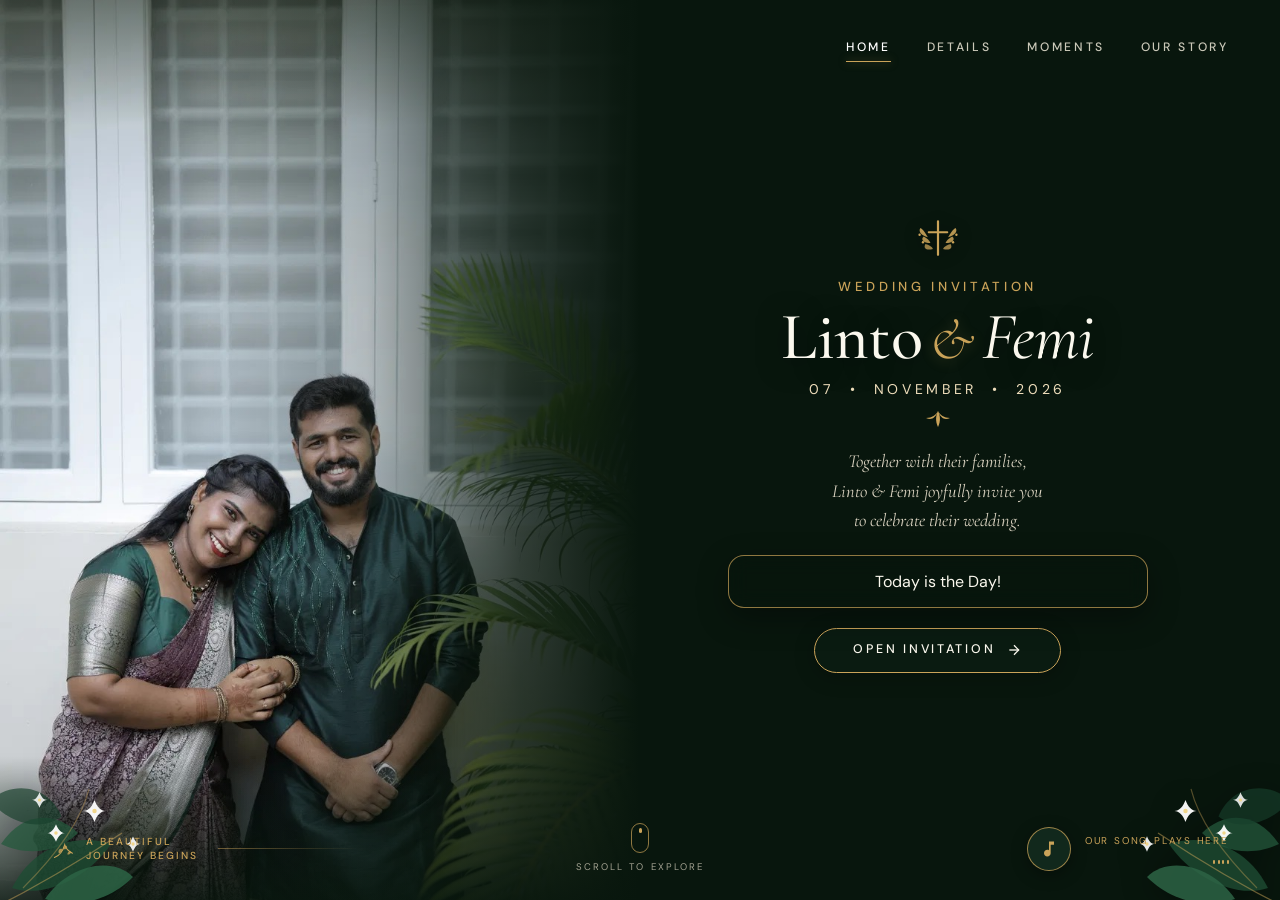
==== commit 1d09849a: "Remove top-left quote badge from Hero section for clean unobstructed photo presentation" ====
--- a/index.html
+++ b/index.html
@@ -87,23 +87,6 @@
 
     <!-- Top Header Bar -->
     <header class="hero__header">
-      <!-- Left: Two Hearts & Song of Solomon Quote -->
-      <div class="hero__header-left">
-        <div class="hero__quote-crest">
-          <svg class="hero__quote-leaf-svg" viewBox="0 0 24 24" fill="none" aria-hidden="true">
-            <path d="M12 2C7 6 5 11 6 16C7 20 10 22 12 22C14 22 17 20 18 16C19 11 17 6 12 2Z" stroke="#caa359"
-              stroke-width="1.2" />
-            <path d="M12 6V20M8 12C10 11 12 13 12 13M16 12C14 11 12 13 12 13" stroke="#caa359" stroke-width="1.1"
-              stroke-linecap="round" />
-          </svg>
-          <div class="hero__quote-content">
-            <p class="hero__quote-eyebrow">TWO HEARTS<br />ONE PURPOSE<br />A LIFETIME<br />WITH HIM</p>
-            <blockquote class="hero__quote-body">&ldquo;I have found the one whom my soul loves.&rdquo;</blockquote>
-            <cite class="hero__quote-citation">&mdash; Song of Solomon 3:4</cite>
-          </div>
-        </div>
-      </div>
-
       <!-- Right: Desktop Navigation Links -->
       <nav class="hero__desktop-nav" aria-label="Primary navigation">
         <a href="#hero" class="hero__nav-link hero__nav-link--active">HOME</a>
--- a/css/style.css
+++ b/css/style.css
@@ -408,11 +408,14 @@
   position: absolute;
   top: 0;
   left: 0;
-  width: 58%;
+  width: 52%;
   height: 100%;
   pointer-events: none;
   z-index: 1;
   overflow: hidden;
+  display: flex;
+  align-items: center;
+  justify-content: flex-start;
 }
 
 .hero__photo-img {
@@ -422,7 +425,7 @@
   width: 100%;
   height: 100%;
   object-fit: cover;
-  object-position: center 18%;
+  object-position: left center;
 }
 
 .hero__photo-overlay {
@@ -434,15 +437,15 @@
       transparent 0%,
       rgba(8, 22, 13, 0.0) 30%,
       rgba(8, 22, 13, 0.25) 55%,
-      rgba(8, 22, 13, 0.75) 78%,
-      #08160d 98%,
+      rgba(8, 22, 13, 0.78) 78%,
+      #08160d 96%,
       #08160d 100%
     ),
     /* Subtle top and bottom shadow for text contrast */
     linear-gradient(180deg,
-      rgba(8, 22, 13, 0.45) 0%,
+      rgba(8, 22, 13, 0.4) 0%,
       transparent 14%,
-      transparent 82%,
+      transparent 84%,
       rgba(8, 22, 13, 0.85) 100%
     );
 }
@@ -452,8 +455,8 @@
   position: relative;
   z-index: 10;
   display: flex;
-  align-items: flex-start;
-  justify-content: space-between;
+  align-items: center;
+  justify-content: flex-end;
   width: 100%;
   padding: clamp(1.2rem, 2.5vw, 2.5rem) clamp(1.5rem, 4vw, 4rem);
 }
@@ -1211,7 +1214,7 @@
     width: 100%;
     height: 100%;
     object-fit: cover;
-    object-position: 45% 38%;
+    object-position: center 18%;
   }
 
   .hero__photo-overlay {
@@ -1235,8 +1238,8 @@
     z-index: 20;
     width: 100%;
     display: flex;
-    justify-content: space-between;
-    align-items: flex-start;
+    justify-content: flex-end;
+    align-items: center;
     padding: clamp(0.75rem, 2.5vh, 1.25rem) clamp(1rem, 4%, 1.5rem);
     flex-shrink: 0;
   }
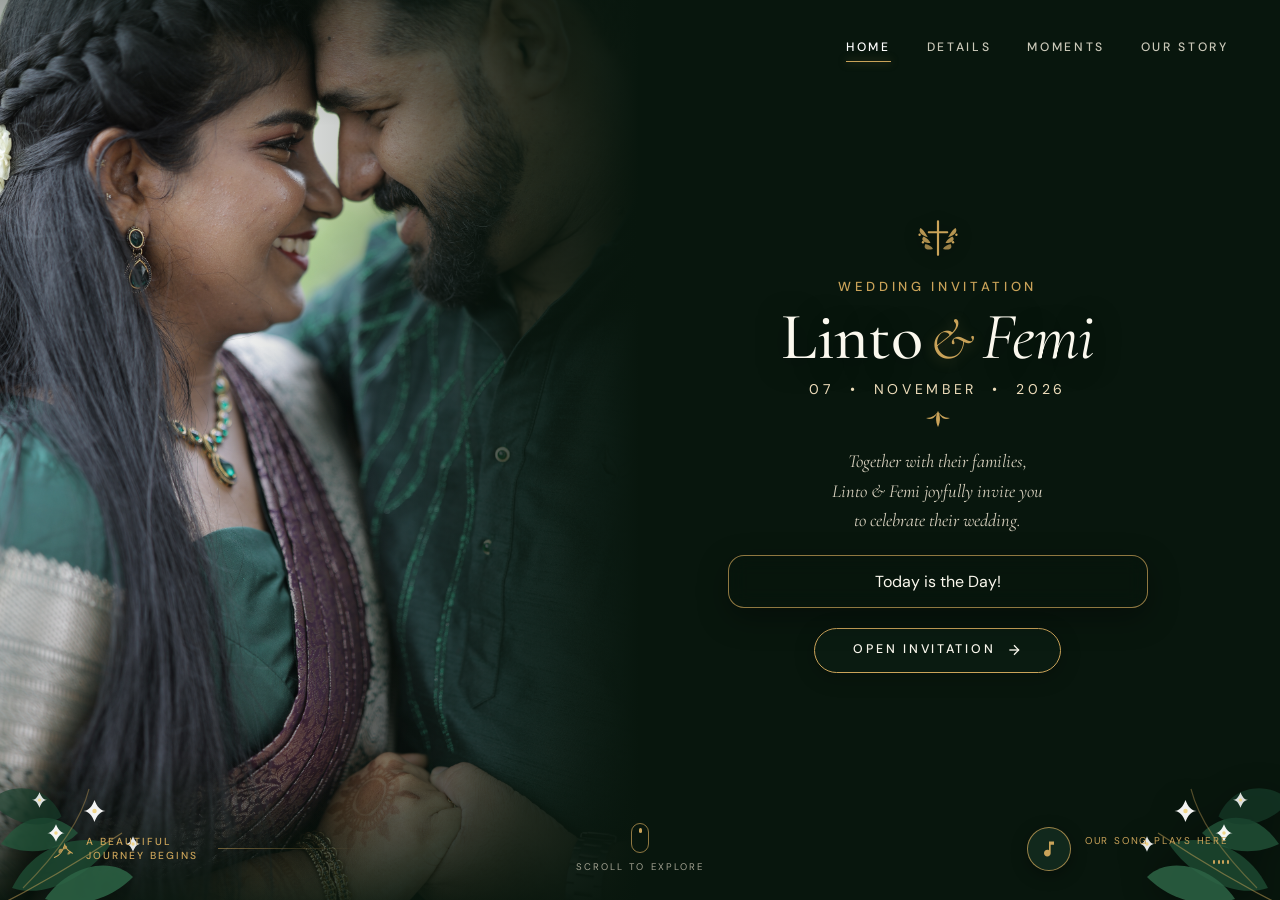
==== commit 038616dc: "feat: update love story with 11 milestones and integrate new hero and bride images" ====
--- a/index.html
+++ b/index.html
@@ -16,7 +16,7 @@
   <meta property="og:title" content="Linto &amp; Femi | Wedding Invitation" />
   <meta property="og:description"
     content="Join Linto George &amp; Femi Roy as they celebrate their wedding on 7 November 2026." />
-  <meta property="og:image" content="Images/Hero.jpeg" />
+  <meta property="og:image" content="Images/Hero.jpg" />
   <meta property="og:type" content="website" />
 
   <!-- Fonts (display=swap for performance) -->
@@ -79,7 +79,7 @@
 
     <!-- Full-Bleed Photo Canvas & Natural Gradient Blend -->
     <div class="hero__photo-canvas" aria-hidden="true">
-      <img src="Images/Hero.jpeg" alt="Linto &amp; Femi smiling together in green wedding attire"
+      <img src="Images/Hero.jpg" alt="Linto &amp; Femi smiling together in green wedding attire"
         class="hero__photo-img" fetchpriority="high" decoding="async" />
       <div class="hero__photo-overlay"></div>
 
@@ -593,7 +593,7 @@
               <div class="couple__arch-wrap">
                 <div class="couple__arch-frame couple__luxury-frame">
                   <div class="couple__frame-inner">
-                    <img src="Images/Bride.jpeg" alt="Femi Roy, the bride"
+                    <img src="Images/Bride.jpg" alt="Femi Roy, the bride"
                       class="couple__arch-img couple__arch-img--bride" loading="lazy" decoding="async" />
                   </div>
                   <!-- 4 Refined Gold Filigree Corner Accents -->
@@ -1246,7 +1246,7 @@
         </div>
         <div class="memory-card memory-card--2">
           <div class="memory-card__inner">
-            <img src="Images/Hero.jpeg" alt="" loading="lazy" />
+            <img src="Images/Hero.jpg" alt="" loading="lazy" />
           </div>
           <span class="memory-card__script">Love in Every Frame ♡</span>
         </div>
@@ -1353,7 +1353,7 @@
               <a href="album.html" class="album-card album-card--5" target="_blank" rel="noopener noreferrer"
                 aria-label="View Album: Sacred Bond">
                 <div class="album-card__img-box">
-                  <img src="Images/Hero.jpeg" alt="Sacred Bond" loading="lazy" class="album-card__photo" />
+                  <img src="Images/Hero.jpg" alt="Sacred Bond" loading="lazy" class="album-card__photo" />
                 </div>
               </a>
 
@@ -1416,6 +1416,15 @@
     <section id="sky-of-blessings" class="sky-of-blessings-section sky-panoramic-fullwidth"
       aria-label="Sky of Blessings &amp; Celestial Stargazing Guestbook">
 
+      <!-- Floating Top-Right Download Icon Button -->
+      <button id="btn-download-sky-frame" class="btn-download-sky-frame btn-download-sky-frame--topleft" aria-label="Download Sky of Blessings section image for framing" title="Download Frame" data-html2canvas-ignore="false">
+        <svg class="btn-download-icon" width="20" height="20" viewBox="0 0 24 24" fill="none" stroke="currentColor" stroke-width="2.2" stroke-linecap="round" stroke-linejoin="round">
+          <path d="M21 15v4a2 2 0 0 1-2 2H5a2 2 0 0 1-2-2v-4"></path>
+          <polyline points="7 10 12 15 17 10"></polyline>
+          <line x1="12" y1="15" x2="12" y2="3"></line>
+        </svg>
+      </button>
+
       <!-- Stargazing Panoramic Backdrop -->
       <div class="sky-panoramic-bg" aria-hidden="true"></div>
       <div class="sky-panoramic-overlay" aria-hidden="true"></div>
@@ -1428,6 +1437,50 @@
         <div class="shooting-star shooting-star--1"></div>
         <div class="shooting-star shooting-star--2"></div>
         <div class="shooting-star shooting-star--3"></div>
+      </div>
+
+      <!-- Full-Section Interactive Celestial Star Viewport Stage -->
+      <div class="sky-viewport" id="sky-viewport" role="region"
+        aria-label="Interactive Sky of Blessings with Star Wishes">
+        <div class="sky-stars-layer" id="sky-stars-layer"></div>
+        <div class="sky-particle-layer" id="sky-particle-layer"></div>
+
+        <!-- Empty Sky State Guidance (shown when 0 blessings) -->
+        <div class="sky-empty-prompt" id="sky-empty-prompt" style="display:none;">
+          <div class="empty-prompt-card">
+            <span class="empty-prompt-star">✨</span>
+            <p class="empty-prompt-text">The sky awaits its first light. Be the first to light a star for Linto &amp;
+              Femi!</p>
+          </div>
+        </div>
+
+        <!-- Floating Star Popover Card (on star click/tap) -->
+        <div id="sky-star-popover" class="sky-star-popover" role="dialog" aria-hidden="true" data-html2canvas-ignore="true" style="display:none;">
+          <button id="sky-popover-close" class="sky-popover-close" aria-label="Close blessing card">&times;</button>
+          <div class="sky-popover-header">
+            <div class="sky-popover-star-icon" aria-hidden="true">✦</div>
+            <div class="sky-popover-author-wrap">
+              <h4 id="sky-popover-name" class="sky-popover-name">Anjali</h4>
+              <span id="sky-popover-date" class="sky-popover-date">Blessing Star</span>
+            </div>
+          </div>
+          <div class="sky-popover-divider" aria-hidden="true">
+            <span class="popover-line"></span>
+            <span class="popover-heart">♥</span>
+            <span class="popover-line"></span>
+          </div>
+          <p id="sky-popover-msg" class="sky-popover-msg">&ldquo;May your life together always be filled with love,
+            laughter and God&rsquo;s grace.&rdquo;</p>
+        </div>
+
+        <!-- Starlight Toast Notification Banner -->
+        <div id="sky-toast" class="sky-toast" role="status" aria-live="polite" data-html2canvas-ignore="true" style="display:none;">
+          <div class="sky-toast-icon">✨</div>
+          <div class="sky-toast-body">
+            <h4 id="sky-toast-title">Your blessing is now a light in their sky. ✨</h4>
+            <p id="sky-toast-desc">Thank you for being part of Linto &amp; Femi&rsquo;s journey.</p>
+          </div>
+        </div>
       </div>
 
       <!-- SVG Gradients Definition for Celestial Stars -->
@@ -1471,58 +1524,18 @@
           </div>
         </header>
 
-        <!-- Deterministic Interactive Stars Layer (Where blessings are placed across the full panoramic sky in descending order) -->
-        <div class="sky-viewport" id="sky-viewport" role="region"
-          aria-label="Interactive Sky of Blessings with Star Wishes">
-          <div class="sky-stars-layer" id="sky-stars-layer"></div>
-          <div class="sky-particle-layer" id="sky-particle-layer"></div>
-
-          <!-- Empty Sky State Guidance (shown when 0 blessings) -->
-          <div class="sky-empty-prompt" id="sky-empty-prompt" style="display:none;">
-            <div class="empty-prompt-card">
-              <span class="empty-prompt-star">✨</span>
-              <p class="empty-prompt-text">The sky awaits its first light. Be the first to light a star for Linto &amp;
-                Femi!</p>
-            </div>
-          </div>
-
-          <!-- Floating Star Popover Card (on star click/tap) -->
-          <div id="sky-star-popover" class="sky-star-popover" role="dialog" aria-hidden="true" style="display:none;">
-            <button id="sky-popover-close" class="sky-popover-close" aria-label="Close blessing card">&times;</button>
-            <div class="sky-popover-header">
-              <div class="sky-popover-star-icon" aria-hidden="true">✦</div>
-              <div class="sky-popover-author-wrap">
-                <h4 id="sky-popover-name" class="sky-popover-name">Anjali</h4>
-                <span id="sky-popover-date" class="sky-popover-date">Blessing Star</span>
-              </div>
-            </div>
-            <div class="sky-popover-divider" aria-hidden="true">
-              <span class="popover-line"></span>
-              <span class="popover-heart">♥</span>
-              <span class="popover-line"></span>
-            </div>
-            <p id="sky-popover-msg" class="sky-popover-msg">&ldquo;May your life together always be filled with love,
-              laughter and God&rsquo;s grace.&rdquo;</p>
-          </div>
-
-          <!-- Starlight Toast Notification Banner -->
-          <div id="sky-toast" class="sky-toast" role="status" aria-live="polite" style="display:none;">
-            <div class="sky-toast-icon">✨</div>
-            <div class="sky-toast-body">
-              <h4 id="sky-toast-title">Your blessing is now a light in their sky. ✨</h4>
-              <p id="sky-toast-desc">Thank you for being part of Linto &amp; Femi&rsquo;s journey.</p>
-            </div>
-          </div>
-        </div>
-
         <!-- Bottom Center Area: Light Your Star CTA -->
-        <div class="sky-bottom-center-wrap">
+        <div class="sky-bottom-center-wrap" data-html2canvas-ignore="true">
           <!-- Sky Controls & Floating Golden Call To Action -->
           <div class="sky-viewport-controls">
-            <button id="btn-open-sky-form" class="btn-light-star" aria-label="Open form to light your star">
-              <span class="btn-star-sparkle">✦</span>
-              <span>Light Your Star &rarr;</span>
-            </button>
+            <div class="sky-controls-row">
+              <button id="btn-open-sky-form" class="btn-light-star" aria-label="Open form to light your star">
+                <span class="btn-star-sparkle">✦</span>
+                <span>Light Your Star &rarr;</span>
+              </button>
+
+
+            </div>
             <p class="sky-hint-caption">Tap any star to read a blessing &bull; Showing latest wishes first</p>
           </div>
         </div>
@@ -1544,144 +1557,489 @@
             How We Met <span class="journey__script-amp">&amp;</span> The Journey to Forever
           </h2>
           <p class="journey__desc reveal reveal-delay-2">
-            Every love story is beautiful, but ours is our favorite. Here are the cherished milestones that brought us
-            to this blessed covenant.
+            Every love story is beautiful, but ours is our favorite. From shy smiles at a traditional Pennu Kanal to
+            cherished beach dates, family blessings, and building our dream home—here are the memories that brought us
+            to the beginning of our forever.
           </p>
         </header>
 
         <div class="journey__timeline">
           <div class="journey__line" aria-hidden="true"></div>
 
-          <!-- Milestone 1: The First Hello -->
+          <!-- Milestone 01: Our First Meet — Pennu Kanal -->
           <div class="journey__item journey__item--left reveal">
             <div class="journey__col journey__col--left">
-              <div class="journey__polaroid-wrap">
-                <div class="polaroid-card">
-                  <div class="polaroid-tape" aria-hidden="true"></div>
-                  <img src="Images/How We Met/1.jpeg" alt="When Two Worlds Met — The First Hello" class="polaroid-img"
-                    loading="lazy" />
-                  <span class="polaroid-caption">The First Hello ♡</span>
-                </div>
+              <div class="journey__card">
+                <span class="journey__num">01</span>
+                <span class="journey__tag">OUR FIRST MEET &bull; PENNU KANAL</span>
+                <h3 class="journey__title">Our First Meet — Pennu Kanal</h3>
+                <p class="journey__text">
+                  Our story officially began with a simple Pennu Kanal—a first meeting filled with serious faces, shy smiles, nervous glances, and a little fear. We barely knew each other, exchanged only a few formal words, and quietly went our separate ways… never knowing that this awkward little meeting would be the beginning of our forever.
+                </p>
+                <p class="journey__cursive-quote">&ldquo;An awkward little meeting that began our forever ♡&rdquo;</p>
+                <span class="journey__chip">
+                  <svg width="13" height="13" viewBox="0 0 24 24" fill="none" stroke="currentColor" stroke-width="2"><path d="M18 8h1a4 4 0 0 1 0 8h-1"></path><path d="M2 8h16v9a4 4 0 0 1-4 4H6a4 4 0 0 1-4-4V8z"></path></svg>
+                  Where It All Began &bull; Pennu Kanal
+                </span>
+              </div>
+            </div>
+
+            <div class="journey__node" aria-hidden="true">
+              <svg width="18" height="18" viewBox="0 0 24 24" fill="none" stroke="currentColor" stroke-width="2" stroke-linecap="round" stroke-linejoin="round">
+                <path d="M18 8h1a4 4 0 0 1 0 8h-1"></path>
+                <path d="M2 8h16v9a4 4 0 0 1-4 4H6a4 4 0 0 1-4-4V8z"></path>
+                <line x1="6" y1="1" x2="6" y2="4"></line>
+                <line x1="10" y1="1" x2="10" y2="4"></line>
+                <line x1="14" y1="1" x2="14" y2="4"></line>
+              </svg>
+            </div>
+
+            <div class="journey__col journey__col--right">
+              <div class="journey__keepsake">
+                <div class="journey__keepsake-seal">
+                  <svg width="22" height="22" viewBox="0 0 24 24" fill="none" stroke="currentColor" stroke-width="2" stroke-linecap="round" stroke-linejoin="round">
+                    <path d="M18 8h1a4 4 0 0 1 0 8h-1"></path>
+                    <path d="M2 8h16v9a4 4 0 0 1-4 4H6a4 4 0 0 1-4-4V8z"></path>
+                    <line x1="6" y1="1" x2="6" y2="4"></line>
+                    <line x1="10" y1="1" x2="10" y2="4"></line>
+                  </svg>
+                </div>
+                <span class="journey__keepsake-meta">CHAPTER 01 &bull; THE BEGINNING</span>
+                <h4 class="journey__keepsake-title">Shy Smiles &amp; Nervous Glances</h4>
+                <div class="journey__keepsake-divider"></div>
+                <p class="journey__keepsake-quote">&ldquo;Never knowing that this awkward meeting would begin our forever.&rdquo;</p>
+                <span class="journey__keepsake-badge">Pennu Kanal Memories ♡</span>
+              </div>
+            </div>
+          </div>
+
+          <!-- Milestone 02: And Then, She Was There… -->
+          <div class="journey__item journey__item--right reveal reveal-delay-1">
+            <div class="journey__col journey__col--left">
+              <div class="journey__keepsake">
+                <div class="journey__keepsake-seal">
+                  <svg width="22" height="22" viewBox="0 0 24 24" fill="currentColor">
+                    <path d="M12 2l2.4 7.2h7.6l-6.1 4.5 2.3 7.3-6.2-4.6-6.2 4.6 2.3-7.3-6.1-4.5h7.6z"/>
+                  </svg>
+                </div>
+                <span class="journey__keepsake-meta">CHAPTER 02 &bull; SERENDIPITY</span>
+                <h4 class="journey__keepsake-title">A Deeper Connection</h4>
+                <div class="journey__keepsake-divider"></div>
+                <p class="journey__keepsake-quote">&ldquo;Her surprise presence turned an ordinary visit into something magical.&rdquo;</p>
+                <span class="journey__keepsake-badge">Unexpected Moments ♡</span>
               </div>
             </div>
 
             <div class="journey__node" aria-hidden="true">
               <svg width="18" height="18" viewBox="0 0 24 24" fill="currentColor">
-                <path
-                  d="M12 21.35l-1.45-1.32C5.4 15.36 2 12.28 2 8.5 2 5.42 4.42 3 7.5 3c1.74 0 3.41.81 4.5 2.09C13.09 3.81 14.76 3 16.5 3 19.58 3 22 5.42 22 8.5c0 3.78-3.4 6.86-8.55 11.54L12 21.35z" />
+                <path d="M12 2l2.4 7.2h7.6l-6.1 4.5 2.3 7.3-6.2-4.6-6.2 4.6 2.3-7.3-6.1-4.5h7.6z"/>
               </svg>
             </div>
 
             <div class="journey__col journey__col--right">
               <div class="journey__card">
-                <span class="journey__num">01</span>
-                <span class="journey__tag">THE FIRST HELLO</span>
-                <h3 class="journey__title">When Two Worlds Met</h3>
+                <span class="journey__num">02</span>
+                <span class="journey__tag">A SURPRISE VISIT</span>
+                <h3 class="journey__title">And Then, She Was There…</h3>
                 <p class="journey__text">
-                  It began with a simple, warm conversation that felt effortlessly comforting. What started as gentle
-                  words quickly revealed two kindred hearts destined to walk the same path.
+                  I was expecting her family to visit my home, but I never expected her to be there too! Her surprise presence turned an ordinary family visit into a beautiful opportunity for us to talk more, laugh a little, and discover a deeper connection. Sometimes, the best moments are the ones we never see coming.
                 </p>
-                <p class="journey__cursive-quote">&ldquo;A conversation changed everything ♡&rdquo;</p>
-              </div>
-            </div>
-          </div>
-
-          <!-- Milestone 2: Growing Together -->
+                <p class="journey__cursive-quote">&ldquo;The best moments are the ones we never see coming ♡&rdquo;</p>
+                <span class="journey__chip">
+                  <svg width="13" height="13" viewBox="0 0 24 24" fill="currentColor"><path d="M12 2l2.4 7.2h7.6l-6.1 4.5 2.3 7.3-6.2-4.6-6.2 4.6 2.3-7.3-6.1-4.5h7.6z"/></svg>
+                  An Unexpected Presence
+                </span>
+              </div>
+            </div>
+          </div>
+
+          <!-- Milestone 03: When Two Families Came Together -->
+          <div class="journey__item journey__item--left reveal reveal-delay-2">
+            <div class="journey__col journey__col--left">
+              <div class="journey__card">
+                <span class="journey__num">03</span>
+                <span class="journey__tag">HEARTS &amp; HOMES</span>
+                <h3 class="journey__title">When Two Families Came Together</h3>
+                <p class="journey__text">
+                  Our journey took another beautiful step as both families came together, visited each other’s homes, and shared precious moments with relatives. With their love, blessings, and support surrounding us, our little story slowly began to become a journey shared by two families. With every blessing, we were one step closer to forever.
+                </p>
+                <p class="journey__cursive-quote">&ldquo;With every blessing, one step closer to forever ♡&rdquo;</p>
+                <span class="journey__chip">
+                  <svg width="13" height="13" viewBox="0 0 24 24" fill="none" stroke="currentColor" stroke-width="2"><path d="M3 9l9-7 9 7v11a2 2 0 0 1-2 2H5a2 2 0 0 1-2-2z"></path></svg>
+                  Home Visits &amp; Family Blessings
+                </span>
+              </div>
+            </div>
+
+            <div class="journey__node" aria-hidden="true">
+              <svg width="18" height="18" viewBox="0 0 24 24" fill="none" stroke="currentColor" stroke-width="2" stroke-linecap="round" stroke-linejoin="round">
+                <path d="M3 9l9-7 9 7v11a2 2 0 0 1-2 2H5a2 2 0 0 1-2-2z"></path>
+                <polyline points="9 22 9 12 15 12 15 22"></polyline>
+              </svg>
+            </div>
+
+            <div class="journey__col journey__col--right">
+              <div class="journey__keepsake">
+                <div class="journey__keepsake-seal">
+                  <svg width="22" height="22" viewBox="0 0 24 24" fill="none" stroke="currentColor" stroke-width="2" stroke-linecap="round" stroke-linejoin="round">
+                    <path d="M3 9l9-7 9 7v11a2 2 0 0 1-2 2H5a2 2 0 0 1-2-2z"></path>
+                    <polyline points="9 22 9 12 15 12 15 22"></polyline>
+                  </svg>
+                </div>
+                <span class="journey__keepsake-meta">CHAPTER 03 &bull; UNITED</span>
+                <h4 class="journey__keepsake-title">Surrounded by Blessings</h4>
+                <div class="journey__keepsake-divider"></div>
+                <p class="journey__keepsake-quote">&ldquo;Our little story slowly became a journey shared by two families.&rdquo;</p>
+                <span class="journey__keepsake-badge">Two Families, One Path ♡</span>
+              </div>
+            </div>
+          </div>
+
+          <!-- Milestone 04: Valentine’s Day Surprise -->
           <div class="journey__item journey__item--right reveal reveal-delay-1">
             <div class="journey__col journey__col--left">
-              <div class="journey__card">
-                <span class="journey__num">02</span>
-                <span class="journey__tag">GROWING TOGETHER</span>
-                <h3 class="journey__title">From Friends to Lifelong Partners</h3>
-                <p class="journey__text">
-                  Through late-night talks, shared dreams, laughter, and prayer, we discovered in each other not just
-                  love, but a trusted confidant, best friend, and safe haven.
-                </p>
-                <p class="journey__cursive-quote">&ldquo;More than love &bull; A best friend for life ♡&rdquo;</p>
+              <div class="journey__keepsake">
+                <div class="journey__keepsake-seal">
+                  <svg width="22" height="22" viewBox="0 0 24 24" fill="currentColor">
+                    <path d="M12 21.35l-1.45-1.32C5.4 15.36 2 12.28 2 8.5 2 5.42 4.42 3 7.5 3c1.74 0 3.41.81 4.5 2.09C13.09 3.81 14.76 3 16.5 3 19.58 3 22 5.42 22 8.5c0 3.78-3.4 6.86-8.55 11.54L12 21.35z"/>
+                  </svg>
+                </div>
+                <span class="journey__keepsake-meta">CHAPTER 04 &bull; ROMANCE</span>
+                <h4 class="journey__keepsake-title">Beside the Sea</h4>
+                <div class="journey__keepsake-divider"></div>
+                <p class="journey__keepsake-quote">&ldquo;Golden sands, ocean breeze, and a date we will always cherish.&rdquo;</p>
+                <span class="journey__keepsake-badge">Snehatheeram Memories ♡</span>
               </div>
             </div>
 
             <div class="journey__node" aria-hidden="true">
               <svg width="18" height="18" viewBox="0 0 24 24" fill="currentColor">
-                <path d="M12 3v10.55c-.59-.34-1.27-.55-2-.55-2.21 0-4 1.79-4 4s1.79 4 4 4 4-1.79 4-4V7h4V3h-6z" />
+                <path d="M12 21.35l-1.45-1.32C5.4 15.36 2 12.28 2 8.5 2 5.42 4.42 3 7.5 3c1.74 0 3.41.81 4.5 2.09C13.09 3.81 14.76 3 16.5 3 19.58 3 22 5.42 22 8.5c0 3.78-3.4 6.86-8.55 11.54L12 21.35z"/>
               </svg>
             </div>
 
             <div class="journey__col journey__col--right">
-              <div class="journey__polaroid-wrap">
-                <div class="polaroid-card">
-                  <div class="polaroid-tape" aria-hidden="true"></div>
-                  <img src="Images/How We Met/2.jpeg" alt="Growing Together — From Friends to Lifelong Partners"
-                    class="polaroid-img" loading="lazy" />
-                  <span class="polaroid-caption">Best Friends for Life ♡</span>
-                </div>
-              </div>
-            </div>
-          </div>
-
-          <!-- Milestone 3: Family Blessings -->
+              <div class="journey__card">
+                <span class="journey__num">04</span>
+                <span class="journey__tag">VALENTINE’S DAY SURPRISE</span>
+                <h3 class="journey__title">A Special Date at Snehatheeram Beach</h3>
+                <p class="journey__text">
+                  Valentine’s Day brought an unexpected surprise, a beautiful visit, and a special date at Snehatheeram Beach. With the sea beside us and happiness all around, it became one of those moments we will always cherish.
+                </p>
+                <p class="journey__cursive-quote">&ldquo;With the sea beside us and happiness all around ♡&rdquo;</p>
+                <span class="journey__chip">
+                  <svg width="13" height="13" viewBox="0 0 24 24" fill="currentColor"><path d="M12 21.35l-1.45-1.32C5.4 15.36 2 12.28 2 8.5 2 5.42 4.42 3 7.5 3c1.74 0 3.41.81 4.5 2.09C13.09 3.81 14.76 3 16.5 3 19.58 3 22 5.42 22 8.5c0 3.78-3.4 6.86-8.55 11.54L12 21.35z"/></svg>
+                  Snehatheeram Beach Date
+                </span>
+              </div>
+            </div>
+          </div>
+
+          <!-- Milestone 05: The Engagement -->
           <div class="journey__item journey__item--left reveal reveal-delay-2">
             <div class="journey__col journey__col--left">
-              <div class="journey__polaroid-wrap">
-                <div class="polaroid-card">
-                  <div class="polaroid-tape" aria-hidden="true"></div>
-                  <img src="Images/How We Met/3.jpeg" alt="Family Blessings — The Promise &amp; Engagement"
-                    class="polaroid-img" loading="lazy" />
-                  <span class="polaroid-caption">Two Families, One Blessing ♡</span>
-                </div>
+              <div class="journey__card">
+                <span class="journey__num">05</span>
+                <span class="journey__tag">A SACRED PROMISE</span>
+                <h3 class="journey__title">The Engagement</h3>
+                <p class="journey__text">
+                  From a first meeting to a promise for a lifetime, our engagement marked a beautiful new beginning. Surrounded by our families, we took our first official step towards forever.
+                </p>
+                <p class="journey__cursive-quote">&ldquo;From a first meeting to a promise for a lifetime ♡&rdquo;</p>
+                <span class="journey__chip">
+                  <svg width="13" height="13" viewBox="0 0 24 24" fill="none" stroke="currentColor" stroke-width="2"><circle cx="12" cy="14" r="7"></circle><path d="M9 3l3 4 3-4"></path><path d="M9 3h6"></path></svg>
+                  The First Official Step
+                </span>
               </div>
             </div>
 
             <div class="journey__node" aria-hidden="true">
-              <svg width="18" height="18" viewBox="0 0 24 24" fill="currentColor">
-                <path
-                  d="M12 2C6.48 2 2 6.48 2 12s4.48 10 10 10 10-4.48 10-10S17.52 2 12 2zm-2 15l-5-5 1.41-1.41L10 14.17l7.59-7.59L19 8l-9 9z" />
+              <svg width="18" height="18" viewBox="0 0 24 24" fill="none" stroke="currentColor" stroke-width="2" stroke-linecap="round" stroke-linejoin="round">
+                <circle cx="12" cy="14" r="7"></circle>
+                <path d="M9 3l3 4 3-4"></path>
+                <path d="M9 3h6"></path>
+              </svg>
+            </div>
+
+            <div class="journey__col journey__col--right">
+              <div class="journey__keepsake">
+                <div class="journey__keepsake-seal">
+                  <svg width="22" height="22" viewBox="0 0 24 24" fill="none" stroke="currentColor" stroke-width="2" stroke-linecap="round" stroke-linejoin="round">
+                    <circle cx="12" cy="14" r="7"></circle>
+                    <path d="M9 3l3 4 3-4"></path>
+                    <path d="M9 3h6"></path>
+                  </svg>
+                </div>
+                <span class="journey__keepsake-meta">CHAPTER 05 &bull; COVENANT</span>
+                <h4 class="journey__keepsake-title">Bound by Promise</h4>
+                <div class="journey__keepsake-divider"></div>
+                <p class="journey__keepsake-quote">&ldquo;Surrounded by our families, taking our first official step towards forever.&rdquo;</p>
+                <span class="journey__keepsake-badge">A Promise for Life ♡</span>
+              </div>
+            </div>
+          </div>
+
+          <!-- Milestone 06: Cherishing the Little Moments -->
+          <div class="journey__item journey__item--right reveal reveal-delay-1">
+            <div class="journey__col journey__col--left">
+              <div class="journey__keepsake">
+                <div class="journey__keepsake-seal">
+                  <svg width="22" height="22" viewBox="0 0 24 24" fill="none" stroke="currentColor" stroke-width="2" stroke-linecap="round" stroke-linejoin="round">
+                    <circle cx="12" cy="12" r="10"></circle>
+                    <polygon points="16.24 7.76 14.12 14.12 7.76 16.24 9.88 9.88 16.24 7.76"></polygon>
+                  </svg>
+                </div>
+                <span class="journey__keepsake-meta">CHAPTER 06 &bull; ADVENTURE</span>
+                <h4 class="journey__keepsake-title">Sweet Everyday Life</h4>
+                <div class="journey__keepsake-divider"></div>
+                <p class="journey__keepsake-quote">&ldquo;Happiness isn't always grand occasions—it is found in simple moments.&rdquo;</p>
+                <span class="journey__keepsake-badge">Countless Adventures ♡</span>
+              </div>
+            </div>
+
+            <div class="journey__node" aria-hidden="true">
+              <svg width="18" height="18" viewBox="0 0 24 24" fill="none" stroke="currentColor" stroke-width="2" stroke-linecap="round" stroke-linejoin="round">
+                <circle cx="12" cy="12" r="10"></circle>
+                <polygon points="16.24 7.76 14.12 14.12 7.76 16.24 9.88 9.88 16.24 7.76"></polygon>
               </svg>
             </div>
 
             <div class="journey__col journey__col--right">
               <div class="journey__card">
-                <span class="journey__num">03</span>
-                <span class="journey__tag">FAMILY BLESSINGS</span>
-                <h3 class="journey__title">The Promise &amp; Engagement</h3>
+                <span class="journey__num">06</span>
+                <span class="journey__tag">EVERYDAY MAGIC</span>
+                <h3 class="journey__title">Cherishing the Little Moments</h3>
                 <p class="journey__text">
-                  With the joyful approval, heartfelt prayers, and blessings of both our families, our two worlds
-                  officially united with a promise of lifelong devotion.
+                  Beach days, shopping trips, movies, family outings, and countless little adventures slowly filled our journey with beautiful memories. We learned that happiness isn't always about grand occasions—it is often found in the simplest moments together.
                 </p>
-                <p class="journey__cursive-quote">&ldquo;Two families &bull; One blessing ♡&rdquo;</p>
-              </div>
-            </div>
-          </div>
-
-          <!-- Milestone 4: Our Wedding -->
-          <div class="journey__item journey__item--right reveal reveal-delay-3">
+                <p class="journey__cursive-quote">&ldquo;Happiness is found in the simplest moments together ♡&rdquo;</p>
+                <span class="journey__chip">
+                  <svg width="13" height="13" viewBox="0 0 24 24" fill="none" stroke="currentColor" stroke-width="2"><circle cx="12" cy="12" r="10"></circle><polygon points="16.24 7.76 14.12 14.12 7.76 16.24 9.88 9.88 16.24 7.76"></polygon></svg>
+                  Simple Adventures &amp; Joy
+                </span>
+              </div>
+            </div>
+          </div>
+
+          <!-- Milestone 07: A Birthday Morning Surprise -->
+          <div class="journey__item journey__item--left reveal reveal-delay-2">
+            <div class="journey__col journey__col--left">
+              <div class="journey__card">
+                <span class="journey__num">07</span>
+                <span class="journey__tag">A MORNING OF JOY</span>
+                <h3 class="journey__title">A Birthday Morning Surprise</h3>
+                <p class="journey__text">
+                  An early morning surprise and a birthday celebration at the bride’s home made an ordinary day wonderfully special. The smiles, laughter, and togetherness turned the birthday into a memory we will always treasure.
+                </p>
+                <p class="journey__cursive-quote">&ldquo;Smiles, laughter, and an ordinary day made wonderfully special ♡&rdquo;</p>
+                <span class="journey__chip">
+                  <svg width="13" height="13" viewBox="0 0 24 24" fill="none" stroke="currentColor" stroke-width="2"><circle cx="12" cy="12" r="5"></circle><line x1="12" y1="1" x2="12" y2="3"></line><line x1="12" y1="21" x2="12" y2="23"></line><line x1="4.22" y1="4.22" x2="5.64" y2="5.64"></line><line x1="18.36" y1="18.36" x2="19.78" y2="19.78"></line></svg>
+                  Bride’s Home Sunrise
+                </span>
+              </div>
+            </div>
+
+            <div class="journey__node" aria-hidden="true">
+              <svg width="18" height="18" viewBox="0 0 24 24" fill="none" stroke="currentColor" stroke-width="2" stroke-linecap="round" stroke-linejoin="round">
+                <circle cx="12" cy="12" r="5"></circle>
+                <line x1="12" y1="1" x2="12" y2="3"></line>
+                <line x1="12" y1="21" x2="12" y2="23"></line>
+                <line x1="4.22" y1="4.22" x2="5.64" y2="5.64"></line>
+                <line x1="18.36" y1="18.36" x2="19.78" y2="19.78"></line>
+                <line x1="1" y1="12" x2="3" y2="12"></line>
+                <line x1="21" y1="12" x2="23" y2="12"></line>
+              </svg>
+            </div>
+
+            <div class="journey__col journey__col--right">
+              <div class="journey__keepsake">
+                <div class="journey__keepsake-seal">
+                  <svg width="22" height="22" viewBox="0 0 24 24" fill="none" stroke="currentColor" stroke-width="2" stroke-linecap="round" stroke-linejoin="round">
+                    <circle cx="12" cy="12" r="5"></circle>
+                    <line x1="12" y1="1" x2="12" y2="3"></line>
+                    <line x1="12" y1="21" x2="12" y2="23"></line>
+                    <line x1="4.22" y1="4.22" x2="5.64" y2="5.64"></line>
+                    <line x1="18.36" y1="18.36" x2="19.78" y2="19.78"></line>
+                  </svg>
+                </div>
+                <span class="journey__keepsake-meta">CHAPTER 07 &bull; CELEBRATION</span>
+                <h4 class="journey__keepsake-title">Waking Up to Love</h4>
+                <div class="journey__keepsake-divider"></div>
+                <p class="journey__keepsake-quote">&ldquo;Smiles, laughter, and togetherness that we will always treasure.&rdquo;</p>
+                <span class="journey__keepsake-badge">Morning Surprise ♡</span>
+              </div>
+            </div>
+          </div>
+
+          <!-- Milestone 08: Another Birthday, Another Surprise -->
+          <div class="journey__item journey__item--right reveal reveal-delay-1">
+            <div class="journey__col journey__col--left">
+              <div class="journey__keepsake">
+                <div class="journey__keepsake-seal">
+                  <svg width="22" height="22" viewBox="0 0 24 24" fill="none" stroke="currentColor" stroke-width="2" stroke-linecap="round" stroke-linejoin="round">
+                    <polyline points="20 12 20 22 4 22 4 12"></polyline>
+                    <rect x="2" y="7" width="20" height="5"></rect>
+                    <line x1="12" y1="22" x2="12" y2="7"></line>
+                  </svg>
+                </div>
+                <span class="journey__keepsake-meta">CHAPTER 08 &bull; SWEET EFFORTS</span>
+                <h4 class="journey__keepsake-title">Reasons to Celebrate</h4>
+                <div class="journey__keepsake-divider"></div>
+                <p class="journey__keepsake-quote">&ldquo;Every thoughtful little effort to make each other smile.&rdquo;</p>
+                <span class="journey__keepsake-badge">Celebrating Us ♡</span>
+              </div>
+            </div>
+
+            <div class="journey__node" aria-hidden="true">
+              <svg width="18" height="18" viewBox="0 0 24 24" fill="none" stroke="currentColor" stroke-width="2" stroke-linecap="round" stroke-linejoin="round">
+                <polyline points="20 12 20 22 4 22 4 12"></polyline>
+                <rect x="2" y="7" width="20" height="5"></rect>
+                <line x1="12" y1="22" x2="12" y2="7"></line>
+                <path d="M12 7H7.5a2.5 2.5 0 0 1 0-5C11 2 12 7 12 7z"></path>
+                <path d="M12 7h4.5a2.5 2.5 0 0 0 0-5C13 2 12 7 12 7z"></path>
+              </svg>
+            </div>
+
+            <div class="journey__col journey__col--right">
+              <div class="journey__card">
+                <span class="journey__num">08</span>
+                <span class="journey__tag">CELEBRATING US</span>
+                <h3 class="journey__title">Another Birthday, Another Surprise</h3>
+                <p class="journey__text">
+                  Then came another birthday, another surprise, and another reason to celebrate us. These little efforts to make each other smile became some of the sweetest memories of our journey.
+                </p>
+                <p class="journey__cursive-quote">&ldquo;These little efforts to make each other smile became our sweetest memories ♡&rdquo;</p>
+                <span class="journey__chip">
+                  <svg width="13" height="13" viewBox="0 0 24 24" fill="none" stroke="currentColor" stroke-width="2"><polyline points="20 12 20 22 4 22 4 12"></polyline><rect x="2" y="7" width="20" height="5"></rect><line x1="12" y1="22" x2="12" y2="7"></line></svg>
+                  Sweetest Efforts of Love
+                </span>
+              </div>
+            </div>
+          </div>
+
+          <!-- Milestone 09: Two Families, One Beautiful Journey -->
+          <div class="journey__item journey__item--left reveal reveal-delay-2">
+            <div class="journey__col journey__col--left">
+              <div class="journey__card">
+                <span class="journey__num">09</span>
+                <span class="journey__tag">ONE BIG FAMILY</span>
+                <h3 class="journey__title">Two Families, One Beautiful Journey</h3>
+                <p class="journey__text">
+                  As our relationship grew, so did the bond between our families. From celebrations and gatherings to family functions and countless shared moments, two families slowly became one big part of our story.
+                </p>
+                <p class="journey__cursive-quote">&ldquo;Two families slowly became one big part of our story ♡&rdquo;</p>
+                <span class="journey__chip">
+                  <svg width="13" height="13" viewBox="0 0 24 24" fill="none" stroke="currentColor" stroke-width="2"><path d="M17 21v-2a4 4 0 0 0-4-4H5a4 4 0 0 0-4 4v2"></path><circle cx="9" cy="7" r="4"></circle><path d="M23 21v-2a4 4 0 0 0-3-3.87"></path></svg>
+                  Shared Functions &amp; Gatherings
+                </span>
+              </div>
+            </div>
+
+            <div class="journey__node" aria-hidden="true">
+              <svg width="18" height="18" viewBox="0 0 24 24" fill="none" stroke="currentColor" stroke-width="2" stroke-linecap="round" stroke-linejoin="round">
+                <path d="M17 21v-2a4 4 0 0 0-4-4H5a4 4 0 0 0-4 4v2"></path>
+                <circle cx="9" cy="7" r="4"></circle>
+                <path d="M23 21v-2a4 4 0 0 0-3-3.87"></path>
+                <path d="M16 3.13a4 4 0 0 1 0 7.75"></path>
+              </svg>
+            </div>
+
+            <div class="journey__col journey__col--right">
+              <div class="journey__keepsake">
+                <div class="journey__keepsake-seal">
+                  <svg width="22" height="22" viewBox="0 0 24 24" fill="none" stroke="currentColor" stroke-width="2" stroke-linecap="round" stroke-linejoin="round">
+                    <path d="M17 21v-2a4 4 0 0 0-4-4H5a4 4 0 0 0-4 4v2"></path>
+                    <circle cx="9" cy="7" r="4"></circle>
+                    <path d="M23 21v-2a4 4 0 0 0-3-3.87"></path>
+                  </svg>
+                </div>
+                <span class="journey__keepsake-meta">CHAPTER 09 &bull; KINSHIP</span>
+                <h4 class="journey__keepsake-title">Bound by Togetherness</h4>
+                <div class="journey__keepsake-divider"></div>
+                <p class="journey__keepsake-quote">&ldquo;From celebrations and gatherings, two families slowly became one.&rdquo;</p>
+                <span class="journey__keepsake-badge">One Big Family ♡</span>
+              </div>
+            </div>
+          </div>
+
+          <!-- Milestone 10: Our Dream Room -->
+          <div class="journey__item journey__item--right reveal reveal-delay-1">
+            <div class="journey__col journey__col--left">
+              <div class="journey__keepsake">
+                <div class="journey__keepsake-seal">
+                  <svg width="22" height="22" viewBox="0 0 24 24" fill="none" stroke="currentColor" stroke-width="2" stroke-linecap="round" stroke-linejoin="round">
+                    <path d="M3 9l9-7 9 7v11a2 2 0 0 1-2 2H5a2 2 0 0 1-2-2z"></path>
+                    <polyline points="9 22 9 12 15 12 15 22"></polyline>
+                  </svg>
+                </div>
+                <span class="journey__keepsake-meta">CHAPTER 10 &bull; OUR NEST</span>
+                <h4 class="journey__keepsake-title">Watching Dreams Take Shape</h4>
+                <div class="journey__keepsake-divider"></div>
+                <p class="journey__keepsake-quote">&ldquo;More than just a celebration—a glimpse of the life we were building together.&rdquo;</p>
+                <span class="journey__keepsake-badge">Building Our Tomorrow ♡</span>
+              </div>
+            </div>
+
+            <div class="journey__node" aria-hidden="true">
+              <svg width="18" height="18" viewBox="0 0 24 24" fill="none" stroke="currentColor" stroke-width="2" stroke-linecap="round" stroke-linejoin="round">
+                <path d="M3 9l9-7 9 7v11a2 2 0 0 1-2 2H5a2 2 0 0 1-2-2z"></path>
+                <polyline points="9 22 9 12 15 12 15 22"></polyline>
+              </svg>
+            </div>
+
+            <div class="journey__col journey__col--right">
+              <div class="journey__card">
+                <span class="journey__num">10</span>
+                <span class="journey__tag">BUILDING OUR FUTURE</span>
+                <h3 class="journey__title">Our Dream Room</h3>
+                <p class="journey__text">
+                  We dreamed, planned, and watched our little dream take shape. The house-warming celebration of our renovated room became more than just a celebration—it was a glimpse of the life we were building together.
+                </p>
+                <p class="journey__cursive-quote">&ldquo;A glimpse of the life we were building together ♡&rdquo;</p>
+                <span class="journey__chip">
+                  <svg width="13" height="13" viewBox="0 0 24 24" fill="none" stroke="currentColor" stroke-width="2"><path d="M3 9l9-7 9 7v11a2 2 0 0 1-2 2H5a2 2 0 0 1-2-2z"></path><polyline points="9 22 9 12 15 12 15 22"></polyline></svg>
+                  House-Warming &amp; Shared Dreams
+                </span>
+              </div>
+            </div>
+          </div>
+
+          <!-- Milestone 11: Everything That Made Us “Us” (Grand Finale) -->
+          <div class="journey__item journey__item--left reveal reveal-delay-2">
             <div class="journey__col journey__col--left">
               <div class="journey__card journey__card--gold">
-                <span class="journey__num">04</span>
-                <span class="journey__tag">OUR WEDDING</span>
-                <h3 class="journey__title">Holy Matrimony &amp; Beyond</h3>
+                <span class="journey__num">11</span>
+                <span class="journey__tag">OUR FOREVER BEGINS</span>
+                <h3 class="journey__title">Everything That Made Us &ldquo;Us&rdquo;</h3>
                 <p class="journey__text">
-                  Standing before God at St. Mary's Church, Chittissery, surrounded by all those we love, we begin the
-                  most sacred and joyful journey of our lives.
+                  Our journey has been filled with endless joy, silly arguments, unexpected surprises, understanding, forgiveness, laughter, and love. Through every high and low, every little moment brought us closer—and today, all those memories have led us to the beginning of our forever.
                 </p>
-                <p class="journey__cursive-quote">&ldquo;The beginning of our forever ♡&rdquo;</p>
+                <p class="journey__cursive-quote">&ldquo;All those memories have led to the beginning of our forever ♡&rdquo;</p>
+                <span class="journey__chip">
+                  <svg width="13" height="13" viewBox="0 0 24 24" fill="currentColor"><path d="M12 21.35l-1.45-1.32C5.4 15.36 2 12.28 2 8.5 2 5.42 4.42 3 7.5 3c1.74 0 3.41.81 4.5 2.09C13.09 3.81 14.76 3 16.5 3 19.58 3 22 5.42 22 8.5c0 3.78-3.4 6.86-8.55 11.54L12 21.35z"/></svg>
+                  Endless Joy, Love &amp; Forgiveness
+                </span>
               </div>
             </div>
 
             <div class="journey__node journey__node--gold" aria-hidden="true">
               <svg width="20" height="20" viewBox="0 0 24 24" fill="currentColor">
-                <path d="M12 17.27L18.18 21l-1.64-7.03L22 9.24l-7.19-.61L12 2 9.19 8.63 2 9.24l5.46 4.73L5.82 21z" />
+                <path d="M12 21.35l-1.45-1.32C5.4 15.36 2 12.28 2 8.5 2 5.42 4.42 3 7.5 3c1.74 0 3.41.81 4.5 2.09C13.09 3.81 14.76 3 16.5 3 19.58 3 22 5.42 22 8.5c0 3.78-3.4 6.86-8.55 11.54L12 21.35z" />
               </svg>
             </div>
 
             <div class="journey__col journey__col--right">
-              <div class="journey__polaroid-wrap">
-                <div class="polaroid-card">
-                  <div class="polaroid-tape" aria-hidden="true"></div>
-                  <img src="Images/How We Met/4.jpeg" alt="Our Wedding — Holy Matrimony &amp; Beyond"
-                    class="polaroid-img" loading="lazy" />
-                  <span class="polaroid-caption">Beginning of Forever ♡</span>
-                </div>
+              <div class="journey__keepsake">
+                <div class="journey__keepsake-seal">
+                  <svg width="22" height="22" viewBox="0 0 24 24" fill="currentColor">
+                    <path d="M12 21.35l-1.45-1.32C5.4 15.36 2 12.28 2 8.5 2 5.42 4.42 3 7.5 3c1.74 0 3.41.81 4.5 2.09C13.09 3.81 14.76 3 16.5 3 19.58 3 22 5.42 22 8.5c0 3.78-3.4 6.86-8.55 11.54L12 21.35z"/>
+                  </svg>
+                </div>
+                <span class="journey__keepsake-meta">CHAPTER 11 &bull; ETERNAL PROMISE</span>
+                <h4 class="journey__keepsake-title">Made For Forever</h4>
+                <div class="journey__keepsake-divider"></div>
+                <p class="journey__keepsake-quote">&ldquo;Through every high and low, every moment brought us closer to our forever.&rdquo;</p>
+                <span class="journey__keepsake-badge">Linto &amp; Femi Forever ♡</span>
               </div>
             </div>
           </div>
@@ -1965,7 +2323,7 @@
   <script>
     window.GOOGLE_SHEETS_SCRIPT_URL = "https://script.google.com/macros/s/AKfycby9dsm5qLJqMJyjZf_aTPGjd3lL4B_0l4edbqiK1heE_K6FR_hy3MY1MLOeVNM5aDJX/exec";
   </script>
-  <script src="js/main.js" defer></script>
+  <script src="js/main.js?v=4.0" defer></script>
 
 </body>
 
--- a/css/style.css
+++ b/css/style.css
@@ -4003,14 +4003,26 @@
 /* Story Card */
 .journey__card {
   width: 100%;
-  max-width: 420px;
+  max-width: 450px;
   background: #ffffff;
   border-radius: 20px;
-  padding: clamp(1.25rem, 2.8vw, 1.75rem);
-  border: 1px solid rgba(185, 151, 91, 0.22);
+  padding: clamp(1.35rem, 2.8vw, 1.85rem);
+  border: 1px solid rgba(185, 151, 91, 0.25);
   box-shadow: 0 10px 30px -8px rgba(13, 35, 24, 0.08);
   transition: transform 0.4s var(--ease-elegant), box-shadow 0.4s ease, border-color 0.3s ease;
   position: relative;
+  overflow: hidden;
+}
+
+.journey__card::before {
+  content: '';
+  position: absolute;
+  top: 0;
+  left: 0;
+  right: 0;
+  height: 3px;
+  background: linear-gradient(90deg, transparent, var(--gold), transparent);
+  opacity: 0.6;
 }
 
 .journey__card:hover {
@@ -4021,17 +4033,24 @@
 
 .journey__card--gold {
   background: linear-gradient(145deg, #ffffff, #fdfbf7);
-  border-color: rgba(202, 163, 89, 0.45);
+  border-color: rgba(202, 163, 89, 0.5);
+  box-shadow: 0 12px 36px -8px rgba(185, 151, 91, 0.2);
+}
+
+.journey__card--gold::before {
+  height: 4px;
+  background: linear-gradient(90deg, var(--gold), #f5dfb8, var(--gold));
+  opacity: 1;
 }
 
 .journey__num {
   font-family: var(--font-serif);
   font-size: 1.8rem;
   font-weight: 600;
-  color: rgba(185, 151, 91, 0.35);
-  position: absolute;
-  top: 1rem;
-  right: 1.25rem;
+  color: rgba(185, 151, 91, 0.3);
+  position: absolute;
+  top: 1.1rem;
+  right: 1.35rem;
   line-height: 1;
 }
 
@@ -4043,31 +4062,138 @@
   letter-spacing: 0.16em;
   text-transform: uppercase;
   color: var(--gold);
-  margin-bottom: 0.5rem;
+  margin-bottom: 0.45rem;
 }
 
 .journey__title {
   font-family: var(--font-serif);
-  font-size: clamp(1.2rem, 2.4vw, 1.5rem);
+  font-size: clamp(1.22rem, 2.4vw, 1.55rem);
   font-weight: 400;
   color: var(--green-deep);
-  margin-bottom: 0.5rem;
+  margin-bottom: 0.6rem;
   line-height: 1.25;
 }
 
 .journey__text {
   font-family: var(--font-sans);
-  font-size: clamp(0.82rem, 1.5vw, 0.9rem);
-  color: var(--text-dark);
-  line-height: 1.6;
+  font-size: clamp(0.85rem, 1.5vw, 0.92rem);
+  color: #2c4234;
+  line-height: 1.68;
 }
 
 .journey__cursive-quote {
   font-family: 'Alex Brush', cursive;
-  font-size: 1.2rem;
+  font-size: 1.25rem;
+  color: #997230;
+  margin-top: 0.85rem;
+  line-height: 1.25;
+}
+
+.journey__chip {
+  display: inline-flex;
+  align-items: center;
+  gap: 0.4rem;
+  font-family: var(--font-sans);
+  font-size: 0.72rem;
+  font-weight: 500;
+  color: var(--green-mid);
+  background: rgba(197, 160, 89, 0.1);
+  border: 1px solid rgba(197, 160, 89, 0.28);
+  border-radius: 999px;
+  padding: 0.25rem 0.75rem;
+  margin-top: 0.9rem;
+}
+
+/* Keepsake Companion Capsule (Facing column on desktop) */
+.journey__keepsake {
+  width: 100%;
+  max-width: 380px;
+  background: linear-gradient(135deg, rgba(255, 255, 255, 0.95), rgba(252, 248, 239, 0.85));
+  border: 1px dashed rgba(197, 160, 89, 0.38);
+  border-radius: 20px;
+  padding: 1.6rem 1.8rem;
+  box-shadow: 0 8px 24px -6px rgba(18, 56, 37, 0.06);
+  position: relative;
+  text-align: center;
+  display: flex;
+  flex-direction: column;
+  align-items: center;
+  justify-content: center;
+  backdrop-filter: blur(4px);
+  transition: transform 0.4s var(--ease-elegant), box-shadow 0.4s ease, border-color 0.3s ease;
+}
+
+.journey__keepsake:hover {
+  transform: translateY(-4px);
+  box-shadow: 0 16px 36px -10px rgba(185, 151, 91, 0.18);
+  border-color: rgba(197, 160, 89, 0.6);
+}
+
+.journey__keepsake-seal {
+  width: 48px;
+  height: 48px;
+  border-radius: 50%;
+  background: linear-gradient(135deg, #ffffff, #f7f1e3);
+  border: 1.5px solid var(--gold);
   color: var(--gold);
-  margin-top: 0.75rem;
-  line-height: 1.2;
+  display: flex;
+  align-items: center;
+  justify-content: center;
+  margin-bottom: 0.85rem;
+  box-shadow: 0 4px 12px rgba(185, 151, 91, 0.2);
+  transition: transform 0.4s ease;
+}
+
+.journey__keepsake:hover .journey__keepsake-seal {
+  transform: scale(1.1) rotate(6deg);
+}
+
+.journey__keepsake-meta {
+  font-family: var(--font-sans);
+  font-size: 0.65rem;
+  letter-spacing: 0.18em;
+  text-transform: uppercase;
+  color: var(--gold);
+  font-weight: 600;
+  margin-bottom: 0.35rem;
+}
+
+.journey__keepsake-title {
+  font-family: var(--font-serif);
+  font-size: 1.25rem;
+  color: var(--green-deep);
+  font-weight: 500;
+  margin-bottom: 0.4rem;
+  line-height: 1.25;
+}
+
+.journey__keepsake-divider {
+  width: 44px;
+  height: 1px;
+  background: linear-gradient(90deg, transparent, var(--gold), transparent);
+  margin: 0.3rem auto 0.75rem auto;
+}
+
+.journey__keepsake-quote {
+  font-family: 'Alex Brush', cursive;
+  font-size: 1.35rem;
+  line-height: 1.28;
+  color: #8c6827;
+  margin-bottom: 0.75rem;
+}
+
+.journey__keepsake-badge {
+  display: inline-flex;
+  align-items: center;
+  gap: 0.35rem;
+  font-family: var(--font-sans);
+  font-size: 0.7rem;
+  font-weight: 500;
+  color: var(--green-mid);
+  background: rgba(122, 146, 126, 0.12);
+  border: 1px solid rgba(122, 146, 126, 0.25);
+  border-radius: 20px;
+  padding: 0.25rem 0.75rem;
 }
 
 @media (max-width: 768px) {
@@ -4097,19 +4223,22 @@
     width: 100% !important;
   }
 
-  .journey__card,
-  .journey__polaroid-wrap {
+  .journey__card {
     max-width: 100% !important;
     margin-left: 0 !important;
     margin-right: 0 !important;
   }
 
-  .journey__item--right .journey__col--left {
-    order: 2;
-  }
-
-  .journey__item--right .journey__col--right {
-    order: 1;
+  /* Hide companion keepsake on mobile to avoid redundant card stacking */
+  .journey__keepsake {
+    display: none !important;
+  }
+
+  .journey__item--right .journey__col--left,
+  .journey__item--right .journey__col--right,
+  .journey__item--left .journey__col--left,
+  .journey__item--left .journey__col--right {
+    order: unset !important;
   }
 }
 
@@ -5616,18 +5745,20 @@
   min-height: clamp(820px, 92vh, 1050px);
   background-color: #060a12;
   color: #fff8eb;
-  padding-block: clamp(2.5rem, 4.5vw, 4rem);
+  padding-top: clamp(2.5rem, 4.5vw, 4rem);
+  padding-bottom: clamp(2.5rem, 4.5vw, 4rem);
   overflow: hidden;
   display: flex;
   flex-direction: column;
-  justify-content: space-between;
+  justify-content: flex-start;
+  gap: clamp(0.8rem, 2vw, 1.5rem);
 }
 
 /* Panoramic Background */
 .sky-panoramic-bg {
   position: absolute;
   inset: 0;
-  background-image: url("../Images/sky-couple-stargazing-clean.jpg?v=5");
+  background-image: url("../Images/sky-couple-open-hair.jpg");
   background-position: center bottom;
   background-size: cover;
   background-repeat: no-repeat;
@@ -5639,9 +5770,7 @@
 .sky-panoramic-overlay {
   position: absolute;
   inset: 0;
-  background:
-    radial-gradient(ellipse at 50% 20%, rgba(6, 12, 24, 0.25) 0%, rgba(4, 8, 16, 0.65) 100%),
-    linear-gradient(180deg, rgba(6, 10, 18, 0.75) 0%, rgba(6, 10, 18, 0.1) 35%, rgba(6, 10, 18, 0.05) 65%, rgba(4, 7, 14, 0.45) 100%);
+  background: linear-gradient(180deg, rgba(6, 10, 18, 0.35) 0%, rgba(6, 10, 18, 0) 25%, rgba(6, 10, 18, 0) 75%, rgba(4, 7, 14, 0.4) 100%);
   z-index: 1;
   pointer-events: none;
 }
@@ -5723,13 +5852,13 @@
   padding-inline: clamp(1rem, 3.5vw, 2.5rem);
   display: flex;
   flex-direction: column;
-  align-items: center;
+  align-items: center; /* Horizontally center header & star viewport */
 }
 
 /* ── Panoramic Section Header (Exact Luxury Starlight Design) ── */
 .sky-panoramic-header {
   margin-bottom: clamp(1rem, 2.5vw, 1.8rem);
-  max-width: 820px;
+  max-width: 750px;
   width: 100%;
   display: flex;
   flex-direction: column;
@@ -5894,16 +6023,92 @@
 
 /* Responsive Sky Background Switch */
 @media (max-width: 768px) {
+  .sky-of-blessings-section.sky-panoramic-fullwidth {
+    min-height: clamp(720px, 96vh, 900px);
+    height: auto;
+    padding-top: clamp(4.8rem, 13vw, 5.8rem); /* Completely clears fixed floating nav */
+    padding-bottom: clamp(1rem, 3vw, 1.6rem);
+    background-color: #060a12;
+    justify-content: space-between;
+    gap: 0.4rem;
+  }
+
+  /* On mobile: use dedicated vertical 9:16 background with both groom and bride */
   .sky-panoramic-bg {
-    background-image: url("../Images/sky-couple-stargazing-clean.jpg?v=5");
+    background-image: url("../Images/sky-couple-mobile.jpg");
     background-position: center bottom;
     background-size: cover;
+    background-repeat: no-repeat;
+  }
+
+  .sky-panoramic-overlay {
+    background: linear-gradient(180deg, rgba(6, 10, 18, 0.45) 0%, rgba(6, 10, 18, 0) 20%, rgba(6, 10, 18, 0) 75%, rgba(4, 7, 14, 0.35) 100%);
   }
 
   .sky-side-handwriting {
-    left: 4%;
-    bottom: -60px;
-    font-size: 1.35rem;
+    display: none;
+  }
+
+  /* Reset alignment for mobile — full width centered layout */
+  .sky-panoramic-content-container {
+    align-items: center;
+    padding-left: clamp(0.8rem, 3vw, 1.25rem);
+    padding-right: clamp(0.8rem, 3vw, 1.25rem);
+    padding-bottom: clamp(140px, 24vh, 200px); /* Keeps buttons comfortably above couple */
+    height: 100%;
+    justify-content: flex-start;
+    gap: 0.5rem;
+  }
+
+  .sky-panoramic-header {
+    max-width: 100%;
+    width: 100%;
+    margin-bottom: 0.25rem;
+  }
+
+  .sky-title {
+    font-size: clamp(1.75rem, 7.5vw, 2.35rem);
+  }
+
+  .sky-stat-pill {
+    padding: 0.4rem clamp(0.9rem, 3.5vw, 1.4rem);
+    gap: 7px;
+    margin-bottom: 0.35rem;
+  }
+
+  .sky-bottom-center-wrap {
+    width: 100%;
+    margin-top: 0.25rem;
+    padding-bottom: 0.25rem;
+  }
+
+  .sky-controls-row {
+    display: flex;
+    flex-direction: row;
+    align-items: center;
+    justify-content: center;
+    gap: 8px;
+    width: 100%;
+    flex-wrap: nowrap;
+  }
+
+  .btn-light-star {
+    padding: 0.62rem 1.05rem;
+    font-size: 0.82rem;
+    white-space: nowrap;
+    gap: 6px;
+  }
+
+  .btn-download-sky-frame--topleft {
+    top: 14px;
+    right: 14px;
+    width: 38px;
+    height: 38px;
+  }
+
+  .sky-hint-caption {
+    font-size: 0.68rem;
+    margin-top: 0.3rem;
   }
 }
 
@@ -5959,22 +6164,26 @@
   }
 }
 
-/* ── Interactive Viewport Stage (Transparent overlay for full panoramic canvas) ── */
+/* ── Interactive Viewport Stage (Transparent overlay for open celestial sky) ── */
 .sky-viewport {
-  position: relative;
+  position: absolute;
+  inset: 0;
   width: 100%;
-  height: clamp(340px, 48vh, 460px);
+  height: 100%;
   overflow: visible;
   user-select: none;
-  margin-top: 0.5rem;
+  pointer-events: none;
+  z-index: 5;
 }
 
 /* ── Interactive Stars Layer ── */
 .sky-stars-layer {
   position: absolute;
   inset: 0;
+  width: 100%;
+  height: 100%;
   z-index: 4;
-  pointer-events: auto;
+  pointer-events: none;
 }
 
 .sky-stars-dimmed .sky-star:not(.active) {
@@ -5992,12 +6201,13 @@
   outline: none;
   background: transparent;
   border: none;
-  padding: 10px;
+  padding: 12px;
   display: flex;
   flex-direction: column;
   align-items: center;
   justify-content: center;
   gap: 3px;
+  pointer-events: auto;
   transition: transform 0.35s cubic-bezier(0.2, 0.8, 0.2, 1), opacity 0.3s ease, filter 0.3s ease;
 }
 
@@ -6014,34 +6224,34 @@
 /* Pulsing Radiant Ring */
 .star-pulse-ring {
   position: absolute;
-  width: 34px;
-  height: 34px;
+  width: 20px;
+  height: 20px;
   border-radius: 50%;
-  border: 1.5px solid rgba(255, 216, 117, 0.65);
+  border: 1px solid rgba(255, 216, 117, 0.6);
   pointer-events: none;
   animation: starPulseRing 3s infinite cubic-bezier(0.2, 0.8, 0.2, 1);
 }
 
 @keyframes starPulseRing {
   0% { transform: scale(0.6); opacity: 0.9; }
-  70% { transform: scale(1.9); opacity: 0; }
-  100% { transform: scale(1.9); opacity: 0; }
+  70% { transform: scale(1.6); opacity: 0; }
+  100% { transform: scale(1.6); opacity: 0; }
 }
 
 .star-glow-aura {
   position: absolute;
-  width: 44px;
-  height: 44px;
+  width: 24px;
+  height: 24px;
   border-radius: 50%;
-  background: radial-gradient(circle, rgba(255, 235, 170, 0.85) 0%, rgba(202, 163, 89, 0.38) 45%, transparent 75%);
-  filter: blur(4px);
+  background: radial-gradient(circle, rgba(255, 235, 170, 0.85) 0%, rgba(202, 163, 89, 0.3) 45%, transparent 75%);
+  filter: blur(3px);
   pointer-events: none;
   animation: starAmbientGlow 3s infinite ease-in-out;
 }
 
 .star-svg-shape {
   fill: #fffdf5;
-  filter: drop-shadow(0 0 10px rgba(255, 220, 130, 0.95)) drop-shadow(0 0 20px rgba(202, 163, 89, 0.85));
+  filter: drop-shadow(0 0 6px rgba(255, 220, 130, 0.9)) drop-shadow(0 0 12px rgba(202, 163, 89, 0.7));
   transition: transform 0.3s ease;
   position: relative;
   z-index: 2;
@@ -6049,11 +6259,11 @@
 
 .star-core-dot {
   position: absolute;
-  width: 5px;
-  height: 5px;
+  width: 3px;
+  height: 3px;
   border-radius: 50%;
   background: #ffffff;
-  box-shadow: 0 0 8px #ffffff, 0 0 16px #ffd875;
+  box-shadow: 0 0 5px #ffffff, 0 0 10px #ffd875;
   z-index: 3;
 }
 
@@ -6063,10 +6273,10 @@
 }
 
 .sky-star--latest .star-glow-aura {
-  width: 56px;
-  height: 56px;
-  background: radial-gradient(circle, rgba(255, 235, 170, 1) 0%, rgba(202, 163, 89, 0.5) 45%, transparent 72%);
-  filter: blur(6px);
+  width: 32px;
+  height: 32px;
+  background: radial-gradient(circle, rgba(255, 235, 170, 1) 0%, rgba(202, 163, 89, 0.45) 45%, transparent 72%);
+  filter: blur(4px);
   animation: starAmbientGlow 2.5s infinite ease-in-out;
 }
 
@@ -6085,32 +6295,9 @@
   50% { opacity: 1; transform: scale(1.15); }
 }
 
-/* Floating Guest Name Badge below the star */
+/* Floating Guest Name Badge below the star — hidden per design update */
 .sky-star-name-badge {
-  font-family: var(--font-sans);
-  font-size: 0.72rem;
-  font-weight: 500;
-  letter-spacing: 0.03em;
-  color: #fff6d8;
-  background: rgba(9, 18, 32, 0.85);
-  border: 1px solid rgba(255, 216, 117, 0.5);
-  backdrop-filter: blur(8px);
-  -webkit-backdrop-filter: blur(8px);
-  padding: 2px 9px;
-  border-radius: 999px;
-  box-shadow: 0 4px 14px rgba(0, 0, 0, 0.55), 0 0 10px rgba(202, 163, 89, 0.3);
-  white-space: nowrap;
-  pointer-events: none;
-  transition: background 0.3s ease, transform 0.3s ease, border-color 0.3s ease;
-  transform: translateY(2px);
-  z-index: 3;
-}
-
-.sky-star:hover .sky-star-name-badge {
-  background: rgba(18, 38, 62, 0.95);
-  border-color: #ffd875;
-  color: #ffffff;
-  box-shadow: 0 4px 16px rgba(0, 0, 0, 0.7), 0 0 14px rgba(255, 216, 117, 0.6);
+  display: none;
 }
 
 /* ── Rising Particle Layer (New Submissions) ── */
@@ -6209,7 +6396,7 @@
 .sky-bottom-center-wrap {
   position: relative;
   z-index: 6;
-  width: 100%;
+  width: 60%;
   display: flex;
   flex-direction: column;
   align-items: center;
@@ -6307,7 +6494,15 @@
   display: flex;
   flex-direction: column;
   align-items: center;
-  gap: 8px;
+  gap: 10px;
+}
+
+.sky-controls-row {
+  display: flex;
+  align-items: center;
+  justify-content: center;
+  gap: 12px;
+  flex-wrap: wrap;
 }
 
 .btn-light-star {
@@ -6333,6 +6528,46 @@
   background: linear-gradient(135deg, #fff0ba 0%, #f0c563 50%, #d49839 100%);
   transform: translateY(-3px) scale(1.03);
   box-shadow: 0 16px 36px -4px rgba(0, 0, 0, 0.65), 0 0 38px rgba(255, 216, 117, 0.85);
+}
+
+/* ── Download Frame Icon Button – floating top-right corner ── */
+.btn-download-sky-frame--topleft {
+  position: absolute;
+  top: 18px;
+  right: 18px;
+  z-index: 60;
+  display: inline-flex;
+  align-items: center;
+  justify-content: center;
+  width: 44px;
+  height: 44px;
+  border-radius: 50%;
+  background: rgba(8, 14, 28, 0.78);
+  backdrop-filter: blur(14px);
+  -webkit-backdrop-filter: blur(14px);
+  border: 1.5px solid rgba(255, 216, 117, 0.5);
+  color: #ffd875;
+  cursor: pointer;
+  box-shadow: 0 4px 18px -2px rgba(0, 0, 0, 0.55), inset 0 0 10px rgba(255, 216, 117, 0.1);
+  transition: background 0.28s ease, border-color 0.28s ease, box-shadow 0.28s ease, transform 0.28s cubic-bezier(0.2, 0.8, 0.2, 1);
+}
+
+.btn-download-sky-frame--topleft:hover {
+  background: rgba(20, 32, 56, 0.96);
+  border-color: #ffd875;
+  box-shadow: 0 8px 28px -4px rgba(0, 0, 0, 0.65), 0 0 20px rgba(255, 216, 117, 0.45);
+  transform: scale(1.1);
+}
+
+.btn-download-sky-frame--topleft .btn-download-icon {
+  stroke: #ffd875;
+  transition: stroke 0.28s ease, transform 0.28s ease;
+  flex-shrink: 0;
+}
+
+.btn-download-sky-frame--topleft:hover .btn-download-icon {
+  stroke: #fff;
+  transform: translateY(2px);
 }
 
 .btn-star-sparkle {
